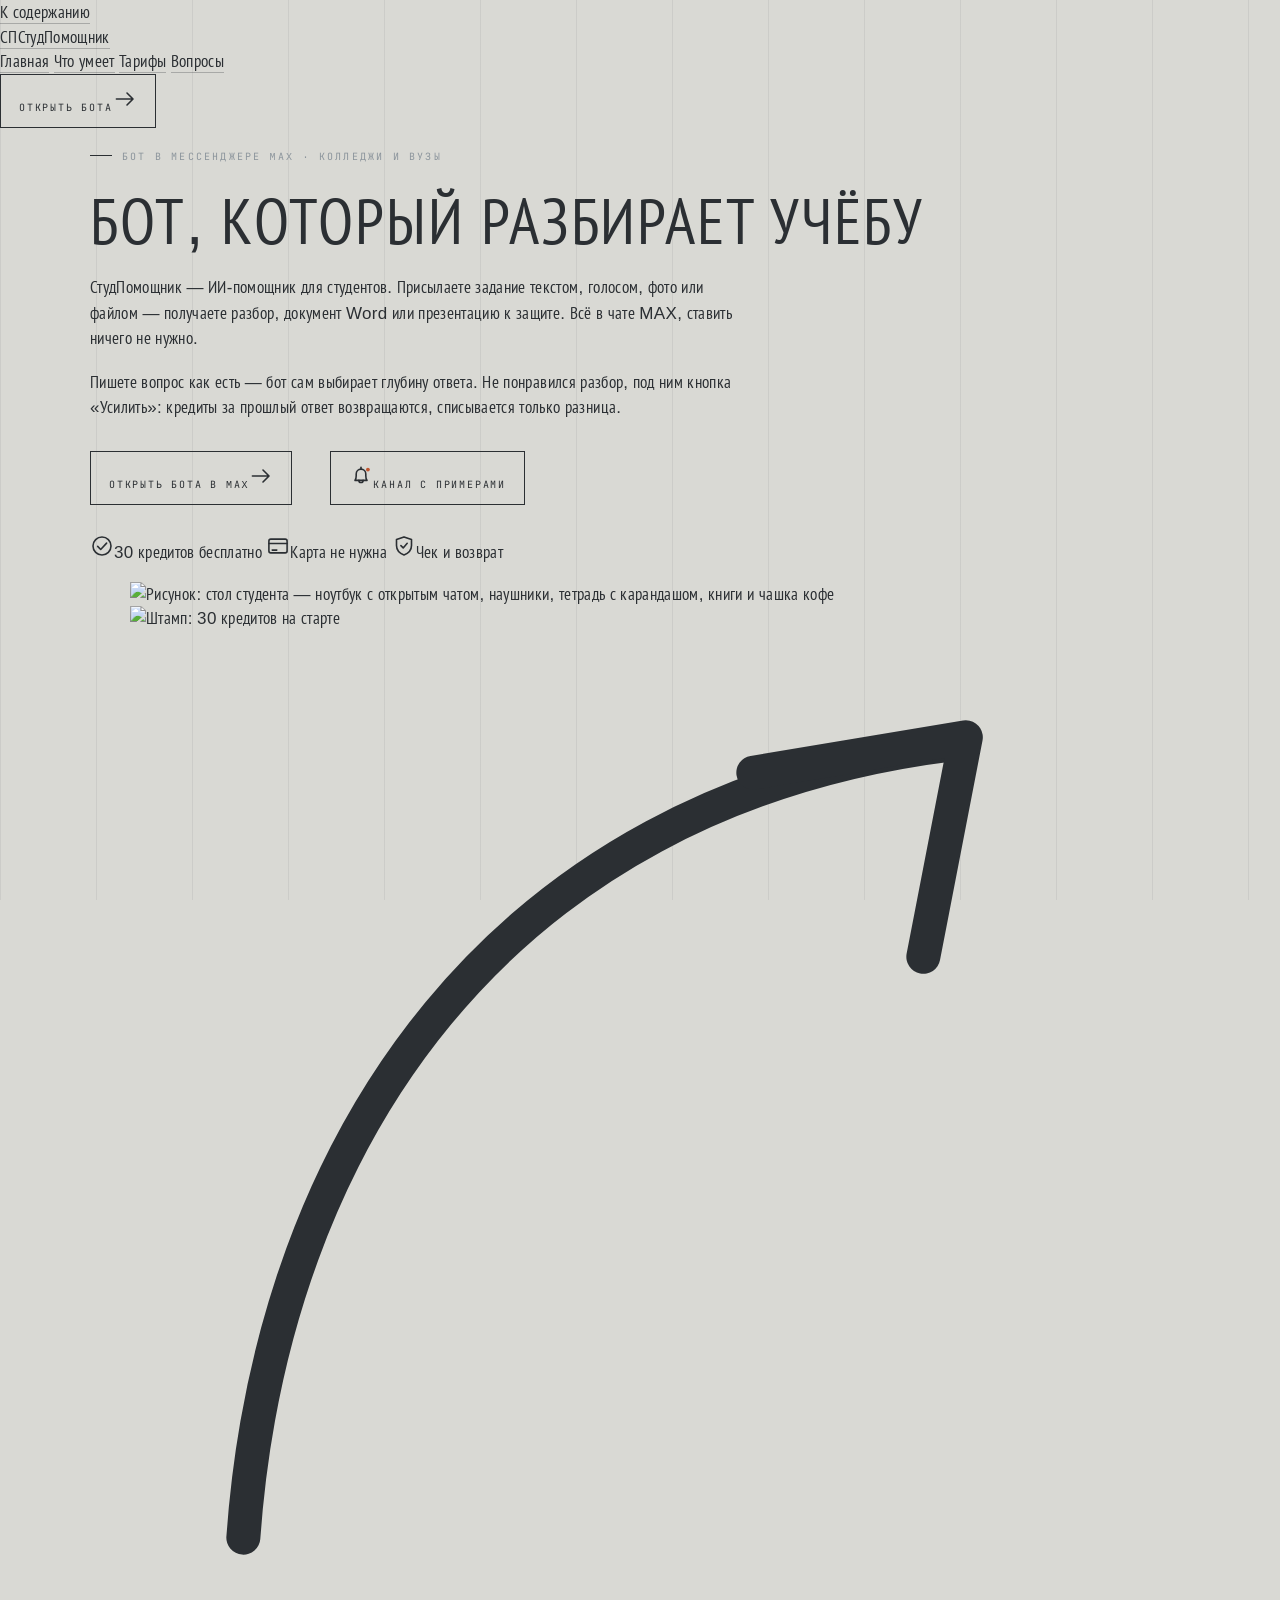
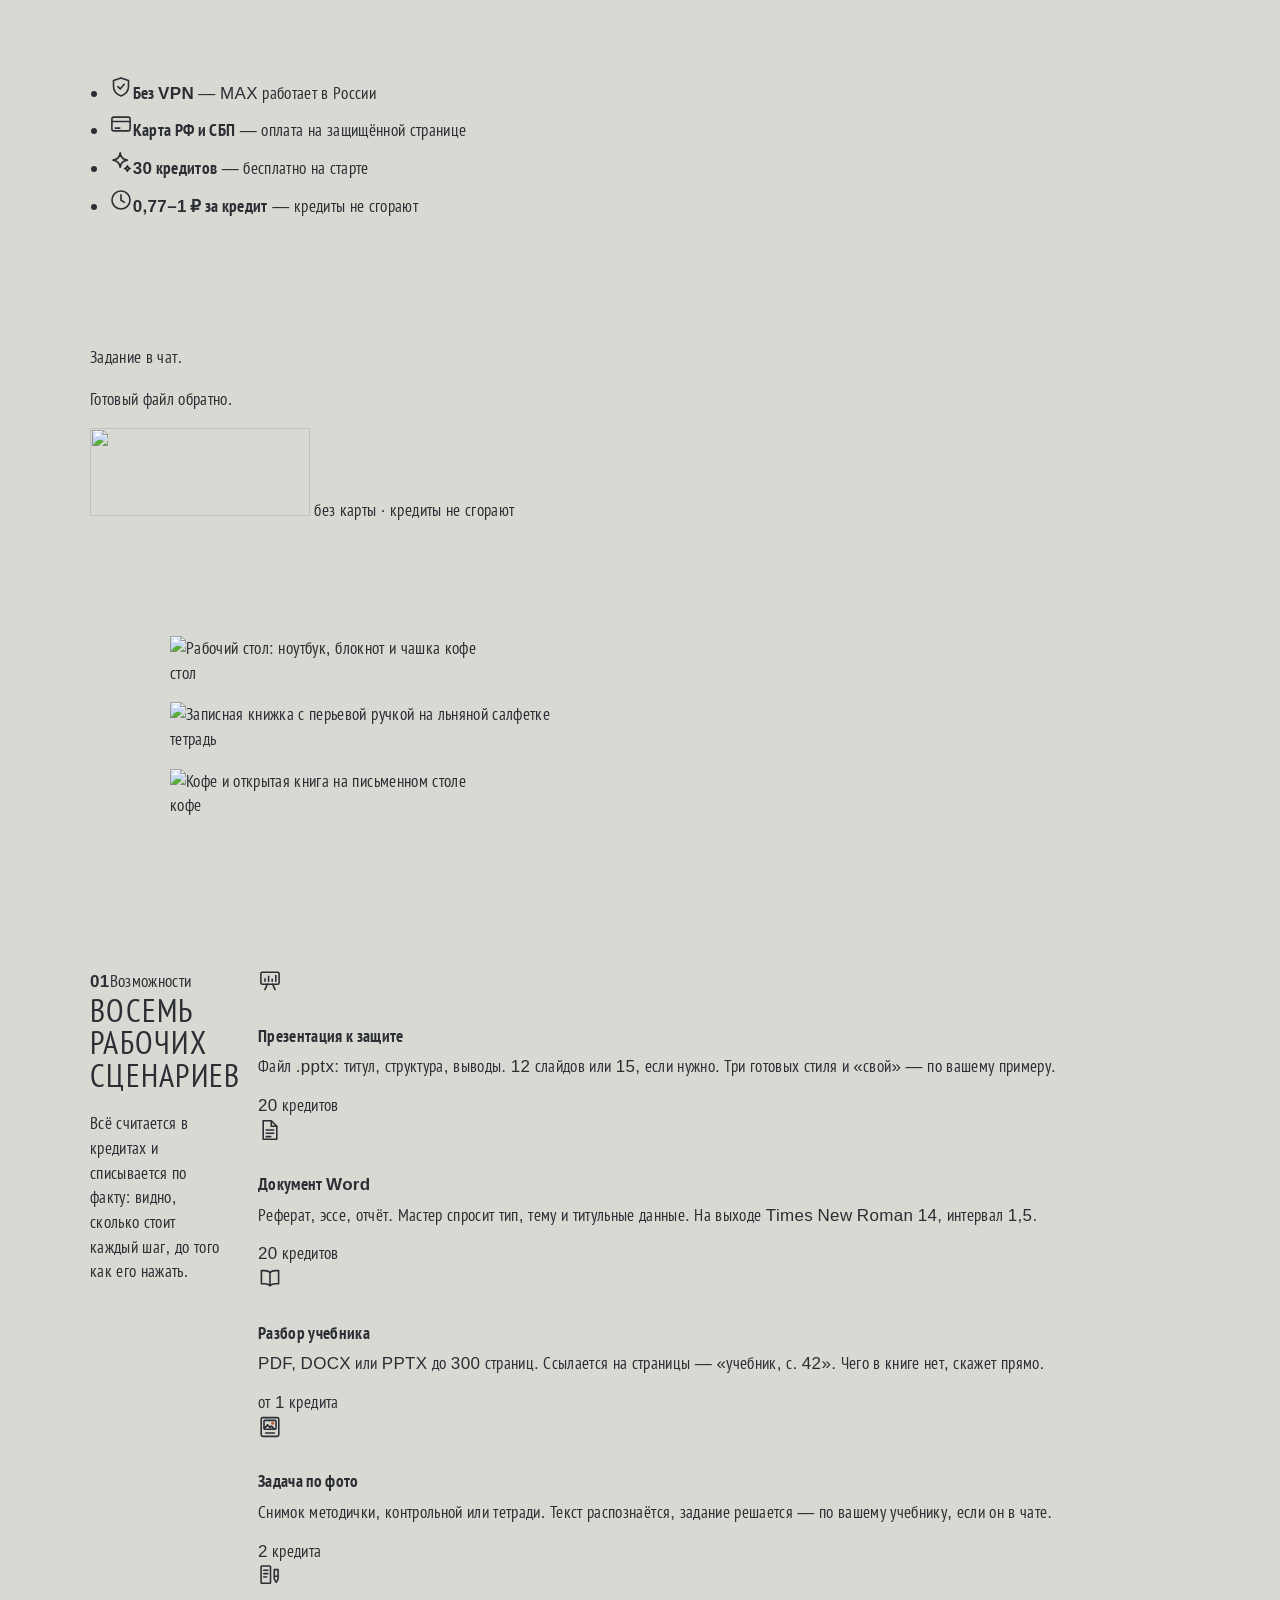
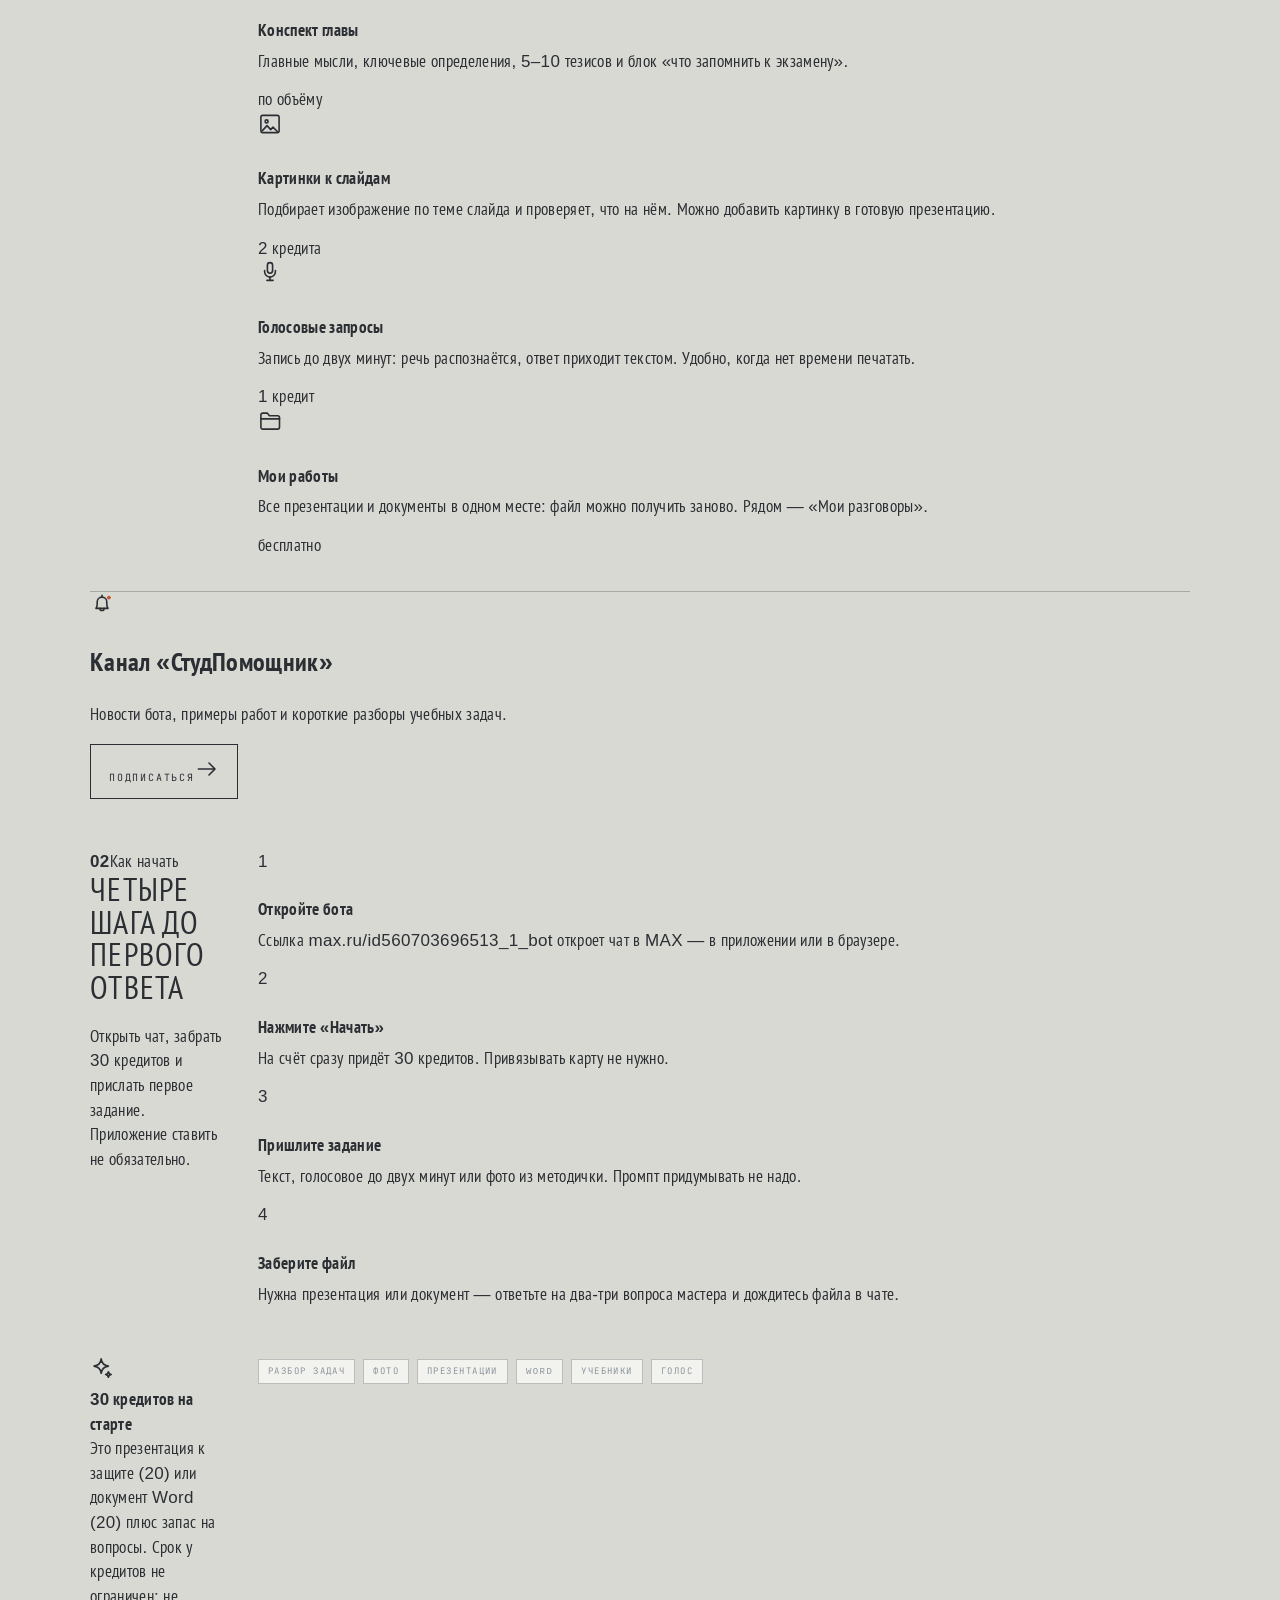
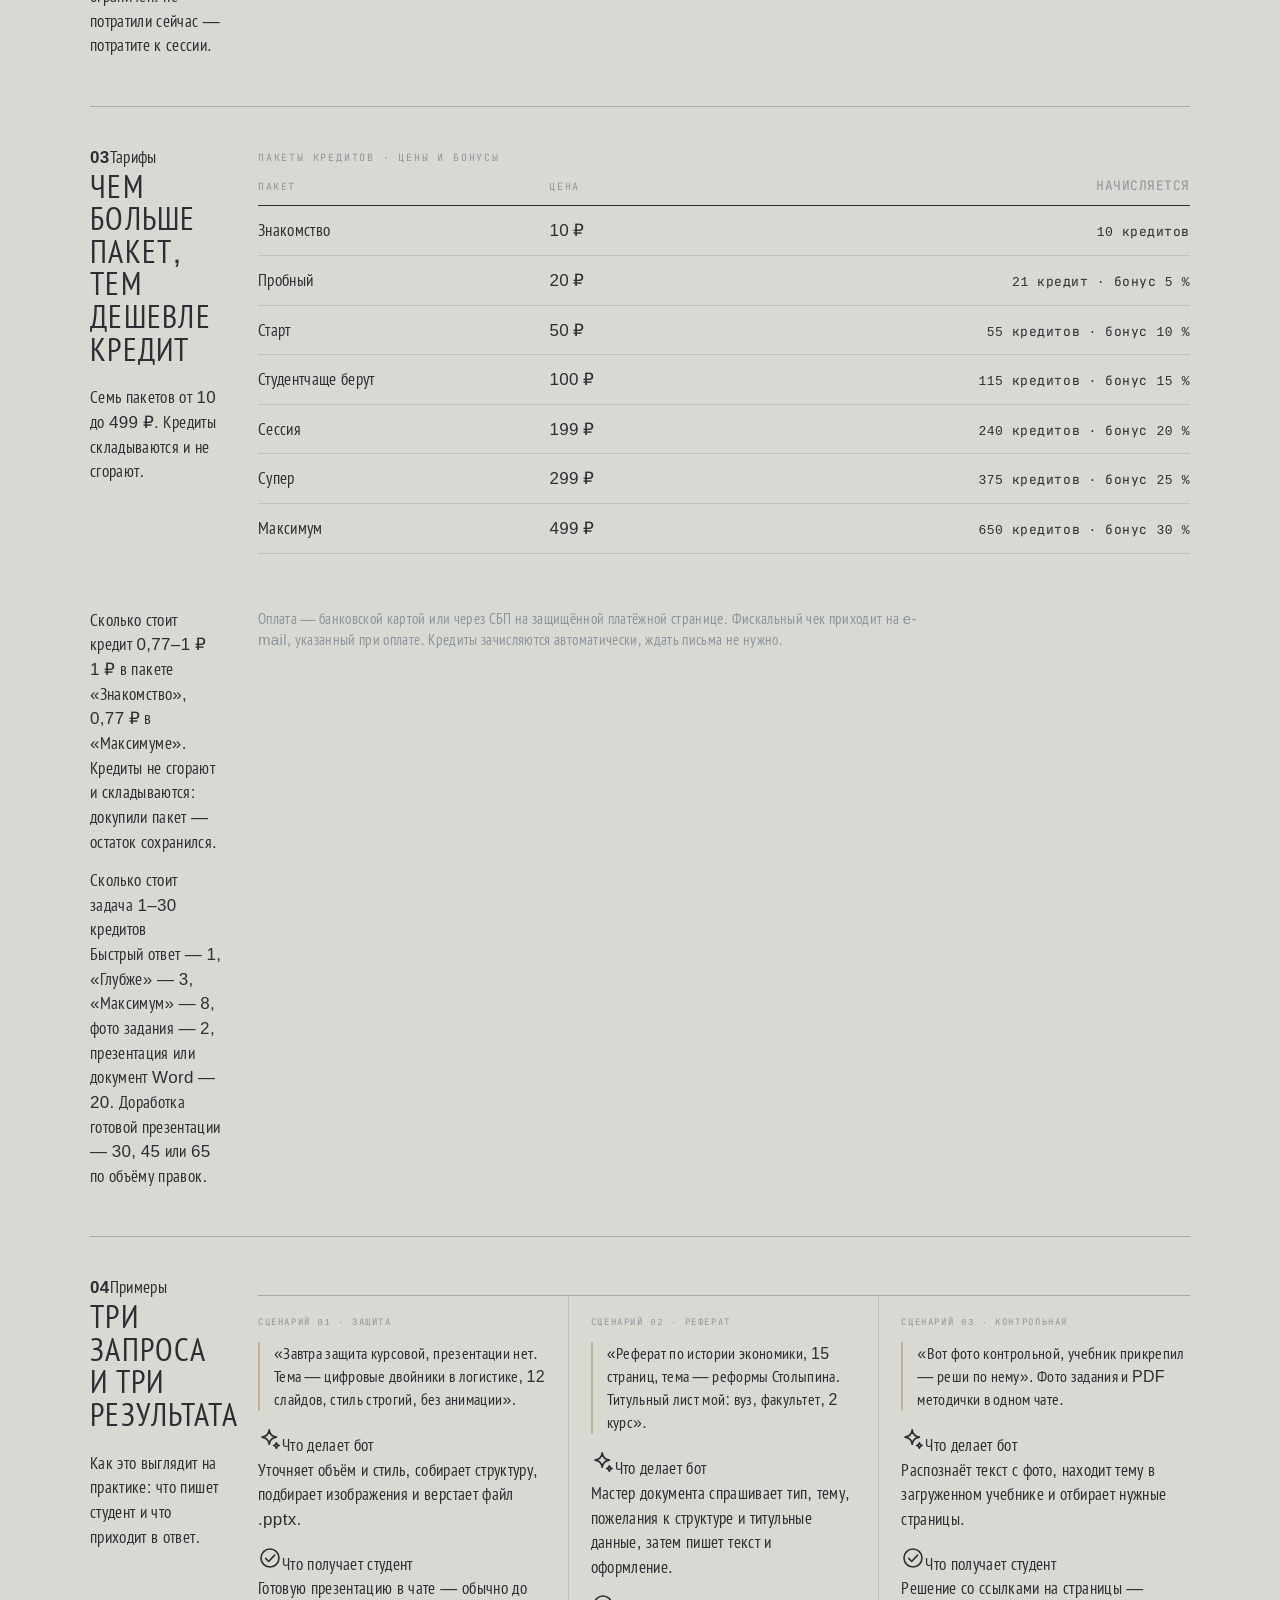
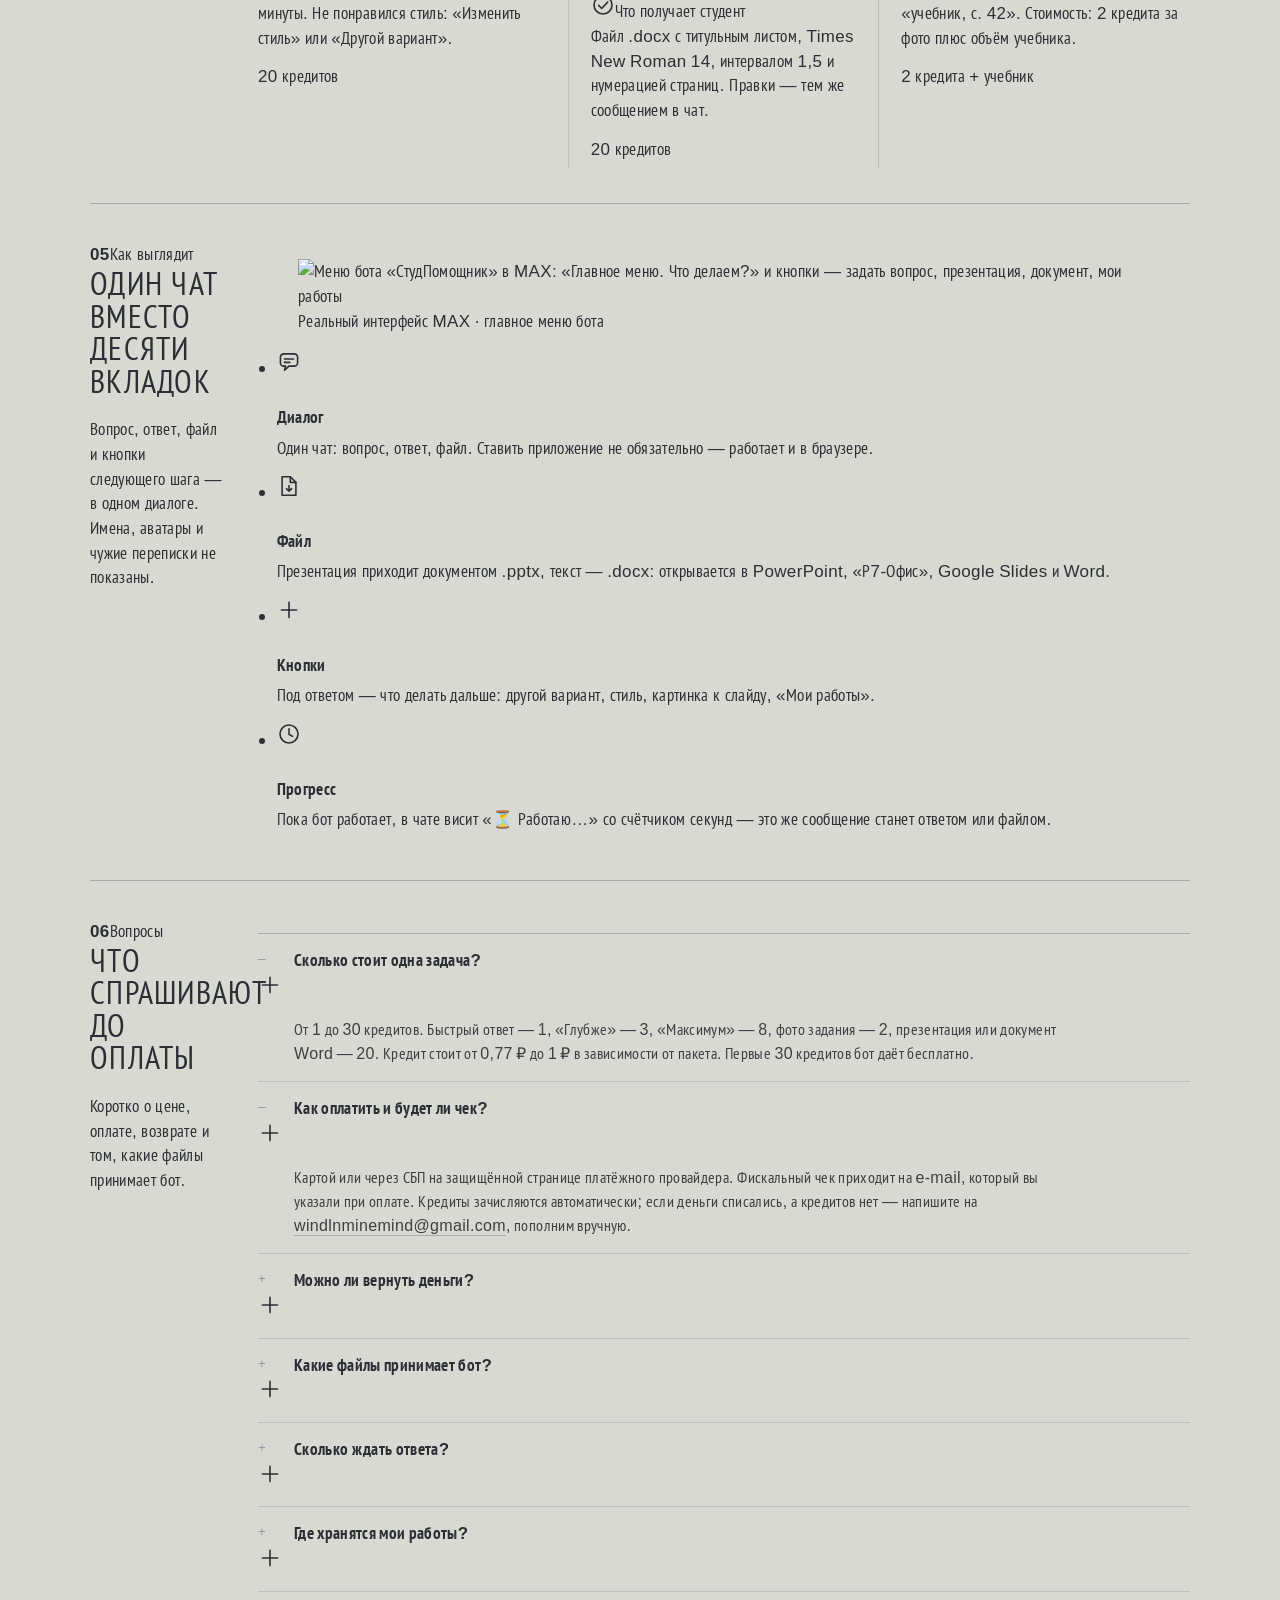
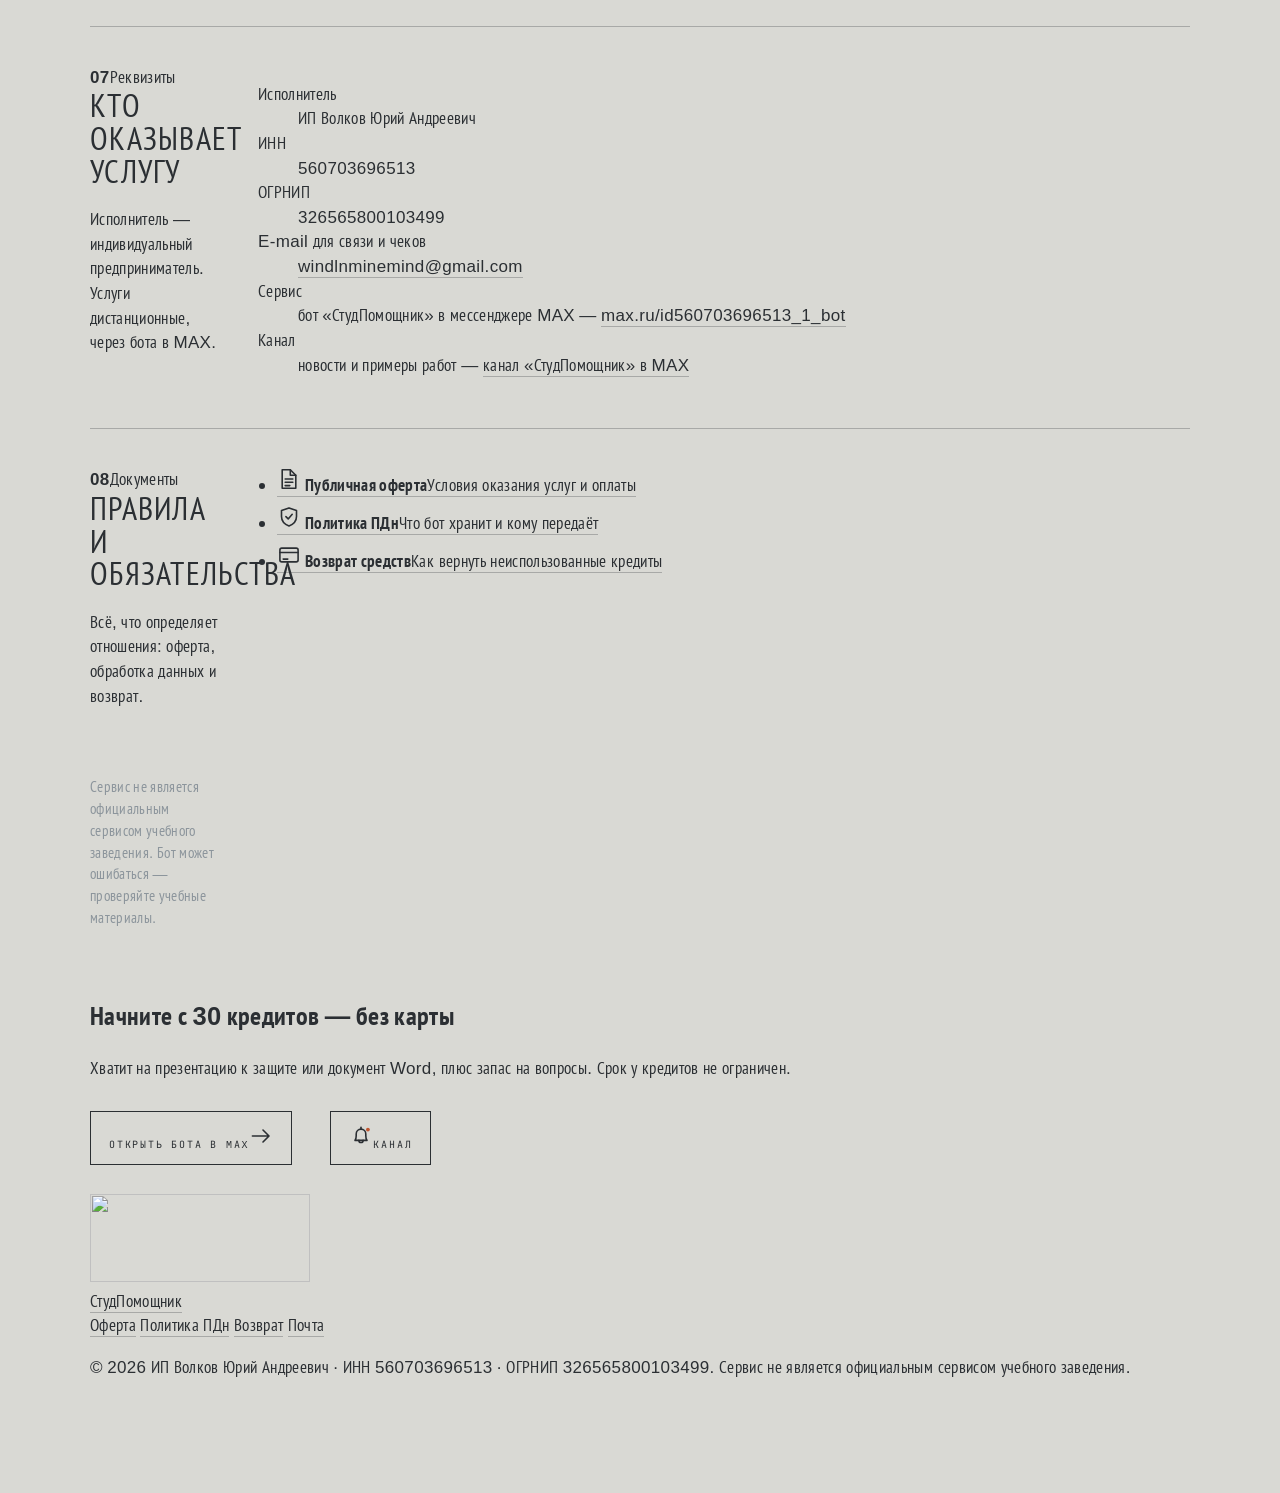
==== index.html @ b875c640 "Сайт: тёплый конструктивизм v2 — бумага, карточки, рисованные иконки, скриншот бота, фото и спокойно" ====
<!DOCTYPE html>
<html lang="ru">
<head>
<meta charset="utf-8">
<meta name="viewport" content="width=device-width, initial-scale=1">
<title>СтудПомощник — ИИ-помощник для учёбы в MAX: презентации, Word, разбор задач</title>
<meta name="description" content="СтудПомощник — бот в мессенджере MAX для студентов: презентация .pptx к защите, документ Word .docx, разбор учебника до 300 страниц, задача по фото, конспект главы. Первые 30 кредитов бесплатно, пакеты от 10 ₽.">
<meta name="theme-color" content="#F4EEE2">
<link rel="icon" href="assets/favicon.svg" type="image/svg+xml">
<link rel="stylesheet" href="style.css">
<meta property="og:type" content="website">
<meta property="og:title" content="СтудПомощник — бот, который разбирает учёбу">
<meta property="og:description" content="Презентация к защите, документ Word, разбор учебника и задача по фото — в одном чате MAX. 30 кредитов на старте.">
<meta property="og:url" content="https://windlnminemind-dsh.github.io/studentbot-site/">
<meta property="og:image" content="https://windlnminemind-dsh.github.io/studentbot-site/assets/shots/og.jpg">
<meta property="og:image:width" content="1200">
<meta property="og:image:height" content="630">
<meta property="og:image:alt" content="СтудПомощник — бот, который разбирает учёбу">
<meta name="twitter:card" content="summary_large_image">
</head>
<body>

<a class="skip-link" href="#main">К содержанию</a>

<header class="topbar">
  <a class="brand" href="index.html"><span class="brand-mark" aria-hidden="true">СП</span>СтудПомощник</a>
  <nav class="nav" aria-label="Разделы сайта">
    <a href="index.html" aria-current="page">Главная</a>
    <a href="#features">Что умеет</a>
    <a href="#pricing">Тарифы</a>
    <a href="#faq">Вопросы</a>
  </nav>
  <a class="btn btn--primary" href="https://max.ru/id560703696513_1_bot">Открыть бота<svg class="ico" aria-hidden="true" focusable="false" xmlns="http://www.w3.org/2000/svg" width="24" height="24" viewBox="0 0 24 24" fill="none" stroke="currentColor" stroke-width="1.6" stroke-linecap="round" stroke-linejoin="round">
<path d="M3.4 12h16.4M14 6l6 6-6 6"/>
</svg></a>
</header>

<main id="main">

<div class="wrap">
  <div class="hero">
    <div class="hero-copy">
      <p class="kicker">Бот в мессенджере MAX · колледжи и вузы</p>
      <h1>Бот, который разбирает учёбу</h1>
      <p class="deck">СтудПомощник — ИИ-помощник для студентов. Присылаете задание текстом, голосом, фото или файлом — получаете разбор, документ Word или презентацию к защите. Всё в чате MAX, ставить ничего не нужно.</p>
      <p class="deck">Пишете вопрос как есть — бот сам выбирает глубину ответа. Не понравился разбор, под ним кнопка «Усилить»: кредиты за прошлый ответ возвращаются, списывается только разница.</p>
      <p class="actions">
        <a class="btn btn--primary" href="https://max.ru/id560703696513_1_bot">Открыть бота в MAX<svg class="ico" aria-hidden="true" focusable="false" xmlns="http://www.w3.org/2000/svg" width="24" height="24" viewBox="0 0 24 24" fill="none" stroke="currentColor" stroke-width="1.6" stroke-linecap="round" stroke-linejoin="round">
<path d="M3.4 12h16.4M14 6l6 6-6 6"/>
</svg></a>
        <a class="btn btn--ghost" href="https://max.ru/join/FRB5iQyTfu3UsYE7ZCLg6yTc4qD8Hvfzxe6EtLCDZlC"><svg class="ico" aria-hidden="true" focusable="false" xmlns="http://www.w3.org/2000/svg" width="24" height="24" viewBox="0 0 24 24" fill="none" stroke="currentColor" stroke-width="1.6" stroke-linecap="round" stroke-linejoin="round">
<path d="M18 16.4c-1.2-1.3-1.2-2.9-1.2-4.6v-1.9a4.8 4.8 0 0 0-9.6 0v1.9c0 1.7 0 3.3-1.2 4.6Z"/>
  <path d="M9.9 16.4a2.1 2.1 0 0 0 4.2 0"/>
  <path d="M12 3.4v1.6"/>
  <circle cx="18.9" cy="5.6" r="1.9" fill="#C0552F" stroke="none"/>
</svg>Канал с примерами</a>
      </p>
      <p class="hero-meta">
        <span><svg class="ico" aria-hidden="true" focusable="false" xmlns="http://www.w3.org/2000/svg" width="24" height="24" viewBox="0 0 24 24" fill="none" stroke="currentColor" stroke-width="1.6" stroke-linecap="round" stroke-linejoin="round">
<circle cx="12" cy="12" r="9"/>
  <path d="M7.7 12.4l3 3.1 5.9-6.4"/>
</svg>30 кредитов бесплатно</span>
        <span><svg class="ico" aria-hidden="true" focusable="false" xmlns="http://www.w3.org/2000/svg" width="24" height="24" viewBox="0 0 24 24" fill="none" stroke="currentColor" stroke-width="1.6" stroke-linecap="round" stroke-linejoin="round">
<rect x="2.9" y="5.1" width="18.2" height="13.8" rx="1.9"/>
  <path d="M2.9 9.5h18.2"/>
  <path d="M6.2 16.1h4.6"/>
</svg>Карта не нужна</span>
        <span><svg class="ico" aria-hidden="true" focusable="false" xmlns="http://www.w3.org/2000/svg" width="24" height="24" viewBox="0 0 24 24" fill="none" stroke="currentColor" stroke-width="1.6" stroke-linecap="round" stroke-linejoin="round">
<path d="M12 2.9l7.5 2.6v6c0 4.5-3 7.7-7.5 9.5-4.5-1.8-7.5-5-7.5-9.5v-6L12 2.9Z"/>
  <path d="M8.9 11.6l2.3 2.3 4-4.6"/>
</svg>Чек и возврат</span>
      </p>
    </div>

    <figure class="hero-figure">
      <div class="shot-card shot-card--ill">
        <span class="tape" aria-hidden="true"></span>
        <img src="assets/ill/ill-desk.svg" alt="Рисунок: стол студента — ноутбук с открытым чатом, наушники, тетрадь с карандашом, книги и чашка кофе" width="560" height="420" loading="eager">
      </div>
      <img class="hero-stamp" src="assets/ill/ill-stamp.svg" alt="Штамп: 30 кредитов на старте" width="220" height="88" loading="lazy">
      <svg class="hero-doodle" viewBox="0 0 72 72" fill="none" aria-hidden="true">
        <path d="M8 64C10 36 26 12 58 8" stroke="currentColor" stroke-width="2.4" stroke-linecap="round"/>
        <path d="M44 10L59 7.5L56 23" stroke="currentColor" stroke-width="2.4" stroke-linecap="round" stroke-linejoin="round"/>
      </svg>
    </figure>
  </div>

  <ul class="utp">
    <li><svg class="ico" aria-hidden="true" focusable="false" xmlns="http://www.w3.org/2000/svg" width="24" height="24" viewBox="0 0 24 24" fill="none" stroke="currentColor" stroke-width="1.6" stroke-linecap="round" stroke-linejoin="round">
<path d="M12 2.9l7.5 2.6v6c0 4.5-3 7.7-7.5 9.5-4.5-1.8-7.5-5-7.5-9.5v-6L12 2.9Z"/>
  <path d="M8.9 11.6l2.3 2.3 4-4.6"/>
</svg><span><b>Без VPN</b> — MAX работает в России</span></li>
    <li><svg class="ico" aria-hidden="true" focusable="false" xmlns="http://www.w3.org/2000/svg" width="24" height="24" viewBox="0 0 24 24" fill="none" stroke="currentColor" stroke-width="1.6" stroke-linecap="round" stroke-linejoin="round">
<rect x="2.9" y="5.1" width="18.2" height="13.8" rx="1.9"/>
  <path d="M2.9 9.5h18.2"/>
  <path d="M6.2 16.1h4.6"/>
</svg><span><b>Карта РФ и СБП</b> — оплата на защищённой странице</span></li>
    <li><svg class="ico" aria-hidden="true" focusable="false" xmlns="http://www.w3.org/2000/svg" width="24" height="24" viewBox="0 0 24 24" fill="none" stroke="currentColor" stroke-width="1.6" stroke-linecap="round" stroke-linejoin="round">
<path d="M11.2 2.9c.5 4.3 2.9 6.7 7.2 7.2-4.3.5-6.7 2.9-7.2 7.2-.5-4.3-2.9-6.7-7.2-7.2 4.3-.5 6.7-2.9 7.2-7.2Z"/>
  <path d="M18.4 15.7c.24 1.9.9 2.56 2.8 2.8-1.9.24-2.56.9-2.8 2.8-.24-1.9-.9-2.56-2.8-2.8 1.9-.24 2.56-.9 2.8-2.8Z"/>
</svg><span><b>30 кредитов</b> — бесплатно на старте</span></li>
    <li><svg class="ico" aria-hidden="true" focusable="false" xmlns="http://www.w3.org/2000/svg" width="24" height="24" viewBox="0 0 24 24" fill="none" stroke="currentColor" stroke-width="1.6" stroke-linecap="round" stroke-linejoin="round">
<circle cx="12" cy="12" r="9"/>
  <path d="M12 6.9v5.4l3.5 2.1"/>
</svg><span><b>0,77–1 ₽ за кредит</b> — кредиты не сгорают</span></li>
  </ul>
</div>

<div class="punch">
  <div class="wrap">
    <div class="punch-text">
      <p data-words>Задание в чат.</p>
      <p class="accent" data-words>Готовый файл обратно.</p>
    </div>
    <div class="punch-aside" aria-hidden="true">
      <img src="assets/ill/ill-stamp.svg" alt="" width="220" height="88" loading="lazy">
      <span>без карты · кредиты не сгорают</span>
    </div>
  </div>
</div>

<div class="wrap">

  <div class="photo-strip">
    <div class="wrap">
      <figure class="photo">
        <span class="tape" aria-hidden="true"></span>
        <img src="assets/img/desk.jpg" alt="Рабочий стол: ноутбук, блокнот и чашка кофе" width="1200" height="803" loading="lazy">
        <figcaption>стол</figcaption>
      </figure>
      <figure class="photo">
        <span class="tape" aria-hidden="true"></span>
        <img src="assets/img/notebook.jpg" alt="Записная книжка с перьевой ручкой на льняной салфетке" width="900" height="900" loading="lazy">
        <figcaption>тетрадь</figcaption>
      </figure>
      <figure class="photo">
        <span class="tape" aria-hidden="true"></span>
        <img src="assets/img/coffee.jpg" alt="Кофе и открытая книга на письменном столе" width="800" height="1193" loading="lazy">
        <figcaption>кофе</figcaption>
      </figure>
    </div>
  </div>

  <section id="features">
    <div class="sec-head">
      <div class="sec-num"><b>01</b>Возможности</div>
      <div>
        <h2>Восемь рабочих сценариев</h2>
        <p class="sec-deck">Всё считается в кредитах и списывается по факту: видно, сколько стоит каждый шаг, до того как его нажать.</p>
      </div>
    </div>
    <div class="features">

      <article class="feature" data-reveal>
        <span class="tile"><svg class="ico" aria-hidden="true" focusable="false" xmlns="http://www.w3.org/2000/svg" width="24" height="24" viewBox="0 0 24 24" fill="none" stroke="currentColor" stroke-width="1.6" stroke-linecap="round" stroke-linejoin="round">
<rect x="2.9" y="3.2" width="18.2" height="12" rx="1.4"/>
  <path d="M7 12.2V9.7M10.6 12.2V7.4M14.2 12.2V10.3M17.8 12.2V6.5"/>
  <path d="M9.4 15.2 6.9 20.6M14.6 15.2l2.5 5.4"/>
</svg></span>
        <h3>Презентация к защите</h3>
        <p>Файл .pptx: титул, структура, выводы. 12 слайдов или 15, если нужно. Три готовых стиля и «свой» — по вашему примеру.</p>
        <span class="price-chip">20 кредитов</span>
      </article>

      <article class="feature" data-reveal>
        <span class="tile"><svg class="ico" aria-hidden="true" focusable="false" xmlns="http://www.w3.org/2000/svg" width="24" height="24" viewBox="0 0 24 24" fill="none" stroke="currentColor" stroke-width="1.6" stroke-linecap="round" stroke-linejoin="round">
<path d="M5.2 2.8h8.1l5.5 5.5v12.9H5.2z"/>
  <path d="M13.3 2.8v5.5h5.5"/>
  <path d="M8.2 12h7.6M8.2 15.3h7.6M8.2 18.6h4.6"/>
</svg></span>
        <h3>Документ Word</h3>
        <p>Реферат, эссе, отчёт. Мастер спросит тип, тему и титульные данные. На выходе Times New Roman 14, интервал 1,5.</p>
        <span class="price-chip">20 кредитов</span>
      </article>

      <article class="feature" data-reveal>
        <span class="tile"><svg class="ico" aria-hidden="true" focusable="false" xmlns="http://www.w3.org/2000/svg" width="24" height="24" viewBox="0 0 24 24" fill="none" stroke="currentColor" stroke-width="1.6" stroke-linecap="round" stroke-linejoin="round">
<path d="M12 6.4C10.7 5.2 8.8 4.6 6.9 4.6H3.4v13.2h3.5c1.9 0 3.8.6 5.1 1.8 1.3-1.2 3.2-1.8 5.1-1.8h3.5V4.6h-3.5c-1.9 0-3.8.6-5.1 1.8Z"/>
  <path d="M12 6.4v13.2"/>
</svg></span>
        <h3>Разбор учебника</h3>
        <p>PDF, DOCX или PPTX до 300 страниц. Ссылается на страницы — «учебник, с. 42». Чего в книге нет, скажет прямо.</p>
        <span class="price-chip">от 1 кредита</span>
      </article>

      <article class="feature" data-reveal>
        <span class="tile"><svg class="ico" aria-hidden="true" focusable="false" xmlns="http://www.w3.org/2000/svg" width="24" height="24" viewBox="0 0 24 24" fill="none" stroke="currentColor" stroke-width="1.6" stroke-linecap="round" stroke-linejoin="round">
<rect x="3.2" y="2.6" width="17.6" height="18.8" rx="1.6"/>
  <rect x="6" y="5.4" width="12" height="8.8" rx="0.9"/>
  <path d="M6.3 13.6l3.3-3.7 2.5 2.7 1.4-1.6 2.7 3.1"/>
  <circle cx="14.6" cy="8.2" r="1.5" fill="#C0552F" stroke="none"/>
  <path d="M7.6 18h8.8"/>
</svg></span>
        <h3>Задача по фото</h3>
        <p>Снимок методички, контрольной или тетради. Текст распознаётся, задание решается — по вашему учебнику, если он в чате.</p>
        <span class="price-chip">2 кредита</span>
      </article>

      <article class="feature" data-reveal>
        <span class="tile"><svg class="ico" aria-hidden="true" focusable="false" xmlns="http://www.w3.org/2000/svg" width="24" height="24" viewBox="0 0 24 24" fill="none" stroke="currentColor" stroke-width="1.6" stroke-linecap="round" stroke-linejoin="round">
<rect x="3.1" y="3" width="9.4" height="17.2" rx="0.8"/>
  <path d="M5.7 7.2h4.2M5.7 10.6h4.2M5.7 14h3"/>
  <path d="M16.3 6.6h3.8v9.6l-1.9 3.1-1.9-3.1z"/>
  <path d="M16.3 13.2h3.8"/>
</svg></span>
        <h3>Конспект главы</h3>
        <p>Главные мысли, ключевые определения, 5–10 тезисов и блок «что запомнить к экзамену».</p>
        <span class="price-chip">по объёму</span>
      </article>

      <article class="feature" data-reveal>
        <span class="tile"><svg class="ico" aria-hidden="true" focusable="false" xmlns="http://www.w3.org/2000/svg" width="24" height="24" viewBox="0 0 24 24" fill="none" stroke="currentColor" stroke-width="1.6" stroke-linecap="round" stroke-linejoin="round">
<rect x="2.9" y="3.4" width="18.2" height="17.2" rx="1.8"/>
  <circle cx="8.6" cy="9.4" r="1.5"/>
  <path d="M4.4 18.6l4.6-5 3.7 4 2.3-2.5 4.6 4.6"/>
</svg></span>
        <h3>Картинки к слайдам</h3>
        <p>Подбирает изображение по теме слайда и проверяет, что на нём. Можно добавить картинку в готовую презентацию.</p>
        <span class="price-chip">2 кредита</span>
      </article>

      <article class="feature" data-reveal>
        <span class="tile"><svg class="ico" aria-hidden="true" focusable="false" xmlns="http://www.w3.org/2000/svg" width="24" height="24" viewBox="0 0 24 24" fill="none" stroke="currentColor" stroke-width="1.6" stroke-linecap="round" stroke-linejoin="round">
<rect x="9.4" y="2.6" width="5.2" height="10.6" rx="2.6"/>
  <path d="M6.6 10.6v1.1a5.4 5.4 0 0 0 10.8 0v-1.1"/>
  <path d="M12 17.1v3.1M8.9 20.4h6.2"/>
</svg></span>
        <h3>Голосовые запросы</h3>
        <p>Запись до двух минут: речь распознаётся, ответ приходит текстом. Удобно, когда нет времени печатать.</p>
        <span class="price-chip">1 кредит</span>
      </article>

      <article class="feature feature--dark" data-reveal>
        <span class="tile"><svg class="ico" aria-hidden="true" focusable="false" xmlns="http://www.w3.org/2000/svg" width="24" height="24" viewBox="0 0 24 24" fill="none" stroke="currentColor" stroke-width="1.6" stroke-linecap="round" stroke-linejoin="round">
<path d="M2.9 6a1.9 1.9 0 0 1 1.9-1.9h4.4l2.2 2.6h8.2a1.9 1.9 0 0 1 1.9 1.9v9.6a1.9 1.9 0 0 1-1.9 1.9H4.8A1.9 1.9 0 0 1 2.9 18Z"/>
  <path d="M2.9 9.9h18.6"/>
</svg></span>
        <h3>Мои работы</h3>
        <p>Все презентации и документы в одном месте: файл можно получить заново. Рядом — «Мои разговоры».</p>
        <span class="price-chip">бесплатно</span>
      </article>

    </div>
  </section>

  <div class="subscribe" data-reveal>
    <span class="sub-icon"><svg class="ico" aria-hidden="true" focusable="false" xmlns="http://www.w3.org/2000/svg" width="24" height="24" viewBox="0 0 24 24" fill="none" stroke="currentColor" stroke-width="1.6" stroke-linecap="round" stroke-linejoin="round">
<path d="M18 16.4c-1.2-1.3-1.2-2.9-1.2-4.6v-1.9a4.8 4.8 0 0 0-9.6 0v1.9c0 1.7 0 3.3-1.2 4.6Z"/>
  <path d="M9.9 16.4a2.1 2.1 0 0 0 4.2 0"/>
  <path d="M12 3.4v1.6"/>
  <circle cx="18.9" cy="5.6" r="1.9" fill="#C0552F" stroke="none"/>
</svg></span>
    <div class="sub-copy">
      <h2>Канал «СтудПомощник»</h2>
      <p>Новости бота, примеры работ и короткие разборы учебных задач.</p>
    </div>
    <a class="btn" href="https://max.ru/join/FRB5iQyTfu3UsYE7ZCLg6yTc4qD8Hvfzxe6EtLCDZlC">Подписаться<svg class="ico" aria-hidden="true" focusable="false" xmlns="http://www.w3.org/2000/svg" width="24" height="24" viewBox="0 0 24 24" fill="none" stroke="currentColor" stroke-width="1.6" stroke-linecap="round" stroke-linejoin="round">
<path d="M3.4 12h16.4M14 6l6 6-6 6"/>
</svg></a>
  </div>

  <section id="how">
    <div class="sec-head">
      <div class="sec-num"><b>02</b>Как начать</div>
      <div>
        <h2>Четыре шага до первого ответа</h2>
        <p class="sec-deck">Открыть чат, забрать 30 кредитов и прислать первое задание. Приложение ставить не обязательно.</p>
      </div>
    </div>
    <div class="steps">
      <article class="step" data-reveal>
        <span class="n">1</span>
        <h3>Откройте бота</h3>
        <p>Ссылка max.ru/id560703696513_1_bot откроет чат в MAX — в приложении или в браузере.</p>
      </article>
      <article class="step" data-reveal>
        <span class="n">2</span>
        <h3>Нажмите «Начать»</h3>
        <p>На счёт сразу придёт 30 кредитов. Привязывать карту не нужно.</p>
      </article>
      <article class="step" data-reveal>
        <span class="n">3</span>
        <h3>Пришлите задание</h3>
        <p>Текст, голосовое до двух минут или фото из методички. Промпт придумывать не надо.</p>
      </article>
      <article class="step" data-reveal>
        <span class="n">4</span>
        <h3>Заберите файл</h3>
        <p>Нужна презентация или документ — ответьте на два-три вопроса мастера и дождитесь файла в чате.</p>
      </article>
    </div>
    <div class="notice-card" data-reveal>
      <span class="tile"><svg class="ico" aria-hidden="true" focusable="false" xmlns="http://www.w3.org/2000/svg" width="24" height="24" viewBox="0 0 24 24" fill="none" stroke="currentColor" stroke-width="1.6" stroke-linecap="round" stroke-linejoin="round">
<path d="M11.2 2.9c.5 4.3 2.9 6.7 7.2 7.2-4.3.5-6.7 2.9-7.2 7.2-.5-4.3-2.9-6.7-7.2-7.2 4.3-.5 6.7-2.9 7.2-7.2Z"/>
  <path d="M18.4 15.7c.24 1.9.9 2.56 2.8 2.8-1.9.24-2.56.9-2.8 2.8-.24-1.9-.9-2.56-2.8-2.8 1.9-.24 2.56-.9 2.8-2.8Z"/>
</svg></span>
      <div>
        <strong>30 кредитов на старте</strong>
        <p>Это презентация к защите (20) или документ Word (20) плюс запас на вопросы. Срок у кредитов не ограничен: не потратили сейчас — потратите к сессии.</p>
      </div>
    </div>
    <p class="tags">
      <span class="tag">Разбор задач</span><span class="tag">Фото</span><span class="tag">Презентации</span><span class="tag">Word</span><span class="tag">Учебники</span><span class="tag">Голос</span>
    </p>
  </section>

  <section id="pricing">
    <div class="sec-head">
      <div class="sec-num"><b>03</b>Тарифы</div>
      <div>
        <h2>Чем больше пакет, тем дешевле кредит</h2>
        <p class="sec-deck">Семь пакетов от 10 до 499 ₽. Кредиты складываются и не сгорают.</p>
      </div>
    </div>

    <div class="price-card" data-reveal>
      <table class="packs">
        <caption>Пакеты кредитов · цены и бонусы</caption>
        <thead>
          <tr><th scope="col">Пакет</th><th scope="col">Цена</th><th scope="col">Начисляется</th></tr>
        </thead>
        <tbody>
          <tr><td>Знакомство</td><td>10 ₽</td><td>10 кредитов</td></tr>
          <tr><td>Пробный</td><td>20 ₽</td><td>21 кредит · бонус 5 %</td></tr>
          <tr><td>Старт</td><td>50 ₽</td><td>55 кредитов · бонус 10 %</td></tr>
          <tr class="is-popular"><td>Студент<span class="badge">чаще берут</span></td><td>100 ₽</td><td>115 кредитов · бонус 15 %</td></tr>
          <tr><td>Сессия</td><td>199 ₽</td><td>240 кредитов · бонус 20 %</td></tr>
          <tr><td>Супер</td><td>299 ₽</td><td>375 кредитов · бонус 25 %</td></tr>
          <tr><td>Максимум</td><td>499 ₽</td><td>650 кредитов · бонус 30 %</td></tr>
        </tbody>
      </table>
    </div>

    <div class="rates">
      <div class="rate-card" data-reveal>
        <span class="rate-label">Сколько стоит кредит</span>
        <span class="rate-num">0,77–1 ₽</span>
        <p class="rate-text">1 ₽ в пакете «Знакомство», 0,77 ₽ в «Максимуме». Кредиты не сгорают и складываются: докупили пакет — остаток сохранился.</p>
      </div>
      <div class="rate-card" data-reveal>
        <span class="rate-label">Сколько стоит задача</span>
        <span class="rate-num">1–30 кредитов</span>
        <p class="rate-text">Быстрый ответ — 1, «Глубже» — 3, «Максимум» — 8, фото задания — 2, презентация или документ Word — 20. Доработка готовой презентации — 30, 45 или 65 по объёму правок.</p>
      </div>
    </div>

    <p class="price-note">Оплата — банковской картой или через СБП на защищённой платёжной странице. Фискальный чек приходит на e-mail, указанный при оплате. Кредиты зачисляются автоматически, ждать письма не нужно.</p>
  </section>

  <section id="examples">
    <div class="sec-head">
      <div class="sec-num"><b>04</b>Примеры</div>
      <div>
        <h2>Три запроса и три результата</h2>
        <p class="sec-deck">Как это выглядит на практике: что пишет студент и что приходит в ответ.</p>
      </div>
    </div>
    <div class="scenarios">
      <article class="scenario" data-reveal>
        <span class="s-label">Сценарий 01 · защита</span>
        <blockquote class="quote">«Завтра защита курсовой, презентации нет. Тема — цифровые двойники в логистике, 12 слайдов, стиль строгий, без анимации».</blockquote>
        <div class="sc-line">
          <span class="k"><svg class="ico" aria-hidden="true" focusable="false" xmlns="http://www.w3.org/2000/svg" width="24" height="24" viewBox="0 0 24 24" fill="none" stroke="currentColor" stroke-width="1.6" stroke-linecap="round" stroke-linejoin="round">
<path d="M11.2 2.9c.5 4.3 2.9 6.7 7.2 7.2-4.3.5-6.7 2.9-7.2 7.2-.5-4.3-2.9-6.7-7.2-7.2 4.3-.5 6.7-2.9 7.2-7.2Z"/>
  <path d="M18.4 15.7c.24 1.9.9 2.56 2.8 2.8-1.9.24-2.56.9-2.8 2.8-.24-1.9-.9-2.56-2.8-2.8 1.9-.24 2.56-.9 2.8-2.8Z"/>
</svg>Что делает бот</span>
          <p>Уточняет объём и стиль, собирает структуру, подбирает изображения и верстает файл .pptx.</p>
        </div>
        <div class="sc-line">
          <span class="k"><svg class="ico" aria-hidden="true" focusable="false" xmlns="http://www.w3.org/2000/svg" width="24" height="24" viewBox="0 0 24 24" fill="none" stroke="currentColor" stroke-width="1.6" stroke-linecap="round" stroke-linejoin="round">
<circle cx="12" cy="12" r="9"/>
  <path d="M7.7 12.4l3 3.1 5.9-6.4"/>
</svg>Что получает студент</span>
          <p>Готовую презентацию в чате — обычно до минуты. Не понравился стиль: «Изменить стиль» или «Другой вариант».</p>
        </div>
        <span class="cost">20 кредитов</span>
      </article>

      <article class="scenario" data-reveal>
        <span class="s-label">Сценарий 02 · реферат</span>
        <blockquote class="quote">«Реферат по истории экономики, 15 страниц, тема — реформы Столыпина. Титульный лист мой: вуз, факультет, 2 курс».</blockquote>
        <div class="sc-line">
          <span class="k"><svg class="ico" aria-hidden="true" focusable="false" xmlns="http://www.w3.org/2000/svg" width="24" height="24" viewBox="0 0 24 24" fill="none" stroke="currentColor" stroke-width="1.6" stroke-linecap="round" stroke-linejoin="round">
<path d="M11.2 2.9c.5 4.3 2.9 6.7 7.2 7.2-4.3.5-6.7 2.9-7.2 7.2-.5-4.3-2.9-6.7-7.2-7.2 4.3-.5 6.7-2.9 7.2-7.2Z"/>
  <path d="M18.4 15.7c.24 1.9.9 2.56 2.8 2.8-1.9.24-2.56.9-2.8 2.8-.24-1.9-.9-2.56-2.8-2.8 1.9-.24 2.56-.9 2.8-2.8Z"/>
</svg>Что делает бот</span>
          <p>Мастер документа спрашивает тип, тему, пожелания к структуре и титульные данные, затем пишет текст и оформление.</p>
        </div>
        <div class="sc-line">
          <span class="k"><svg class="ico" aria-hidden="true" focusable="false" xmlns="http://www.w3.org/2000/svg" width="24" height="24" viewBox="0 0 24 24" fill="none" stroke="currentColor" stroke-width="1.6" stroke-linecap="round" stroke-linejoin="round">
<circle cx="12" cy="12" r="9"/>
  <path d="M7.7 12.4l3 3.1 5.9-6.4"/>
</svg>Что получает студент</span>
          <p>Файл .docx с титульным листом, Times New Roman 14, интервалом 1,5 и нумерацией страниц. Правки — тем же сообщением в чат.</p>
        </div>
        <span class="cost">20 кредитов</span>
      </article>

      <article class="scenario" data-reveal>
        <span class="s-label">Сценарий 03 · контрольная</span>
        <blockquote class="quote">«Вот фото контрольной, учебник прикрепил — реши по нему». Фото задания и PDF методички в одном чате.</blockquote>
        <div class="sc-line">
          <span class="k"><svg class="ico" aria-hidden="true" focusable="false" xmlns="http://www.w3.org/2000/svg" width="24" height="24" viewBox="0 0 24 24" fill="none" stroke="currentColor" stroke-width="1.6" stroke-linecap="round" stroke-linejoin="round">
<path d="M11.2 2.9c.5 4.3 2.9 6.7 7.2 7.2-4.3.5-6.7 2.9-7.2 7.2-.5-4.3-2.9-6.7-7.2-7.2 4.3-.5 6.7-2.9 7.2-7.2Z"/>
  <path d="M18.4 15.7c.24 1.9.9 2.56 2.8 2.8-1.9.24-2.56.9-2.8 2.8-.24-1.9-.9-2.56-2.8-2.8 1.9-.24 2.56-.9 2.8-2.8Z"/>
</svg>Что делает бот</span>
          <p>Распознаёт текст с фото, находит тему в загруженном учебнике и отбирает нужные страницы.</p>
        </div>
        <div class="sc-line">
          <span class="k"><svg class="ico" aria-hidden="true" focusable="false" xmlns="http://www.w3.org/2000/svg" width="24" height="24" viewBox="0 0 24 24" fill="none" stroke="currentColor" stroke-width="1.6" stroke-linecap="round" stroke-linejoin="round">
<circle cx="12" cy="12" r="9"/>
  <path d="M7.7 12.4l3 3.1 5.9-6.4"/>
</svg>Что получает студент</span>
          <p>Решение со ссылками на страницы — «учебник, с. 42». Стоимость: 2 кредита за фото плюс объём учебника.</p>
        </div>
        <span class="cost">2 кредита + учебник</span>
      </article>
    </div>
  </section>

  <section id="look">
    <div class="sec-head">
      <div class="sec-num"><b>05</b>Как выглядит</div>
      <div>
        <h2>Один чат вместо десяти вкладок</h2>
        <p class="sec-deck">Вопрос, ответ, файл и кнопки следующего шага — в одном диалоге. Имена, аватары и чужие переписки не показаны.</p>
      </div>
    </div>
    <div class="showcase">
      <figure class="shot-card shot-card--wide" data-reveal>
        <img src="assets/shots/chat-menu-portrait.png" alt="Меню бота «СтудПомощник» в MAX: «Главное меню. Что делаем?» и кнопки — задать вопрос, презентация, документ, мои работы" width="1030" height="1183" loading="lazy">
        <figcaption class="shot-caption">Реальный интерфейс MAX · главное меню бота</figcaption>
      </figure>
      <ul class="legend">
        <li data-reveal>
          <span class="tile"><svg class="ico" aria-hidden="true" focusable="false" xmlns="http://www.w3.org/2000/svg" width="24" height="24" viewBox="0 0 24 24" fill="none" stroke="currentColor" stroke-width="1.6" stroke-linecap="round" stroke-linejoin="round">
<path d="M6.8 3.9h10.4a3.4 3.4 0 0 1 3.4 3.4v5.4a3.4 3.4 0 0 1-3.4 3.4h-5.3l-4.3 4.2.9-4.2H6.8a3.4 3.4 0 0 1-3.4-3.4V7.3a3.4 3.4 0 0 1 3.4-3.4Z"/>
  <path d="M7.4 9h9.2M7.4 12.4h5.4"/>
</svg></span>
          <div><h3>Диалог</h3><p>Один чат: вопрос, ответ, файл. Ставить приложение не обязательно — работает и в браузере.</p></div>
        </li>
        <li data-reveal>
          <span class="tile"><svg class="ico" aria-hidden="true" focusable="false" xmlns="http://www.w3.org/2000/svg" width="24" height="24" viewBox="0 0 24 24" fill="none" stroke="currentColor" stroke-width="1.6" stroke-linecap="round" stroke-linejoin="round">
<path d="M5.1 2.8h8.2l5.6 5.6v12.8H5.1z"/>
  <path d="M13.3 2.8v5.6h5.6"/>
  <path d="M12 11.6v5.6M9.4 14.6l2.6 2.6 2.6-2.6"/>
</svg></span>
          <div><h3>Файл</h3><p>Презентация приходит документом .pptx, текст — .docx: открывается в PowerPoint, «Р7-Офис», Google Slides и Word.</p></div>
        </li>
        <li data-reveal>
          <span class="tile"><svg class="ico" aria-hidden="true" focusable="false" xmlns="http://www.w3.org/2000/svg" width="24" height="24" viewBox="0 0 24 24" fill="none" stroke="currentColor" stroke-width="1.6" stroke-linecap="round" stroke-linejoin="round">
<path d="M12 4.4v15.2M4.4 12h15.2"/>
</svg></span>
          <div><h3>Кнопки</h3><p>Под ответом — что делать дальше: другой вариант, стиль, картинка к слайду, «Мои работы».</p></div>
        </li>
        <li data-reveal>
          <span class="tile"><svg class="ico" aria-hidden="true" focusable="false" xmlns="http://www.w3.org/2000/svg" width="24" height="24" viewBox="0 0 24 24" fill="none" stroke="currentColor" stroke-width="1.6" stroke-linecap="round" stroke-linejoin="round">
<circle cx="12" cy="12" r="9"/>
  <path d="M12 6.9v5.4l3.5 2.1"/>
</svg></span>
          <div><h3>Прогресс</h3><p>Пока бот работает, в чате висит «⏳ Работаю…» со счётчиком секунд — это же сообщение станет ответом или файлом.</p></div>
        </li>
      </ul>
    </div>
  </section>

  <section id="faq">
    <div class="sec-head">
      <div class="sec-num"><b>06</b>Вопросы</div>
      <div>
        <h2>Что спрашивают до оплаты</h2>
        <p class="sec-deck">Коротко о цене, оплате, возврате и том, какие файлы принимает бот.</p>
      </div>
    </div>
    <div class="faq">
      <details open>
        <summary>Сколько стоит одна задача?<span class="plus"><svg class="ico" aria-hidden="true" focusable="false" xmlns="http://www.w3.org/2000/svg" width="24" height="24" viewBox="0 0 24 24" fill="none" stroke="currentColor" stroke-width="1.6" stroke-linecap="round" stroke-linejoin="round">
<path d="M12 4.4v15.2M4.4 12h15.2"/>
</svg></span></summary>
        <div class="a"><p>От 1 до 30 кредитов. Быстрый ответ — 1, «Глубже» — 3, «Максимум» — 8, фото задания — 2, презентация или документ Word — 20. Кредит стоит от 0,77 ₽ до 1 ₽ в зависимости от пакета. Первые 30 кредитов бот даёт бесплатно.</p></div>
      </details>
      <details open>
        <summary>Как оплатить и будет ли чек?<span class="plus"><svg class="ico" aria-hidden="true" focusable="false" xmlns="http://www.w3.org/2000/svg" width="24" height="24" viewBox="0 0 24 24" fill="none" stroke="currentColor" stroke-width="1.6" stroke-linecap="round" stroke-linejoin="round">
<path d="M12 4.4v15.2M4.4 12h15.2"/>
</svg></span></summary>
        <div class="a"><p>Картой или через СБП на защищённой странице платёжного провайдера. Фискальный чек приходит на e-mail, который вы указали при оплате. Кредиты зачисляются автоматически; если деньги списались, а кредитов нет — напишите на <a href="mailto:windlnminemind@gmail.com">windlnminemind@gmail.com</a>, пополним вручную.</p></div>
      </details>
      <details>
        <summary>Можно ли вернуть деньги?<span class="plus"><svg class="ico" aria-hidden="true" focusable="false" xmlns="http://www.w3.org/2000/svg" width="24" height="24" viewBox="0 0 24 24" fill="none" stroke="currentColor" stroke-width="1.6" stroke-linecap="round" stroke-linejoin="round">
<path d="M12 4.4v15.2M4.4 12h15.2"/>
</svg></span></summary>
        <div class="a"><p>Да, за неиспользованные кредиты — в любое время. Заявка отправляется формой на странице <a href="refund.html">«Возврат»</a>. Кредиты, уже потраченные на ответы, разборы, презентации и документы, возврату не подлежат: услуга по ним оказана.</p></div>
      </details>
      <details>
        <summary>Какие файлы принимает бот?<span class="plus"><svg class="ico" aria-hidden="true" focusable="false" xmlns="http://www.w3.org/2000/svg" width="24" height="24" viewBox="0 0 24 24" fill="none" stroke="currentColor" stroke-width="1.6" stroke-linecap="round" stroke-linejoin="round">
<path d="M12 4.4v15.2M4.4 12h15.2"/>
</svg></span></summary>
        <div class="a"><p>Word, PDF, PowerPoint, Excel и CSV — как учебник или как материал для разбора. Учебник — до 300 страниц. Фото задания и скриншоты — JPG и PNG. Для «своего стиля» презентации — пример оформления в .pptx или .pdf. Голосовые сообщения — до двух минут.</p></div>
      </details>
      <details>
        <summary>Сколько ждать ответа?<span class="plus"><svg class="ico" aria-hidden="true" focusable="false" xmlns="http://www.w3.org/2000/svg" width="24" height="24" viewBox="0 0 24 24" fill="none" stroke="currentColor" stroke-width="1.6" stroke-linecap="round" stroke-linejoin="round">
<path d="M12 4.4v15.2M4.4 12h15.2"/>
</svg></span></summary>
        <div class="a"><p>Быстрый ответ — несколько секунд. «Глубже» и «Максимум» — до минуты. Документ и презентация собираются обычно до минуты; если бот подбирает картинки, дольше. Пока идёт работа, в чате виден счётчик — бот не завис.</p></div>
      </details>
      <details>
        <summary>Где хранятся мои работы?<span class="plus"><svg class="ico" aria-hidden="true" focusable="false" xmlns="http://www.w3.org/2000/svg" width="24" height="24" viewBox="0 0 24 24" fill="none" stroke="currentColor" stroke-width="1.6" stroke-linecap="round" stroke-linejoin="round">
<path d="M12 4.4v15.2M4.4 12h15.2"/>
</svg></span></summary>
        <div class="a"><p>На серверах сервиса. Все презентации и документы доступны в разделе «Мои работы» — файл можно получить заново в любой момент. Удалить данные или запросить их — письмом на <a href="mailto:windlnminemind@gmail.com">windlnminemind@gmail.com</a>; обращение рассматривается в течение 10 рабочих дней. Подробности — в <a href="privacy.html">политике обработки персональных данных</a>.</p></div>
      </details>
    </div>
  </section>

  <section id="requisites">
    <div class="sec-head">
      <div class="sec-num"><b>07</b>Реквизиты</div>
      <div>
        <h2>Кто оказывает услугу</h2>
        <p class="sec-deck">Исполнитель — индивидуальный предприниматель. Услуги дистанционные, через бота в MAX.</p>
      </div>
    </div>
    <dl class="info-card">
      <div><dt>Исполнитель</dt><dd>ИП Волков Юрий Андреевич</dd></div>
      <div><dt>ИНН</dt><dd>560703696513</dd></div>
      <div><dt>ОГРНИП</dt><dd>326565800103499</dd></div>
      <div><dt>E-mail для связи и чеков</dt><dd><a href="mailto:windlnminemind@gmail.com">windlnminemind@gmail.com</a></dd></div>
      <div class="wide"><dt>Сервис</dt><dd>бот «СтудПомощник» в мессенджере MAX — <a href="https://max.ru/id560703696513_1_bot">max.ru/id560703696513_1_bot</a></dd></div>
      <div class="wide"><dt>Канал</dt><dd>новости и примеры работ — <a href="https://max.ru/join/FRB5iQyTfu3UsYE7ZCLg6yTc4qD8Hvfzxe6EtLCDZlC">канал «СтудПомощник» в MAX</a></dd></div>
    </dl>
  </section>

  <section id="documents">
    <div class="sec-head">
      <div class="sec-num"><b>08</b>Документы</div>
      <div>
        <h2>Правила и обязательства</h2>
        <p class="sec-deck">Всё, что определяет отношения: оферта, обработка данных и возврат.</p>
      </div>
    </div>
    <ul class="doc-links">
      <li><a href="oferta.html">
        <span class="tile"><svg class="ico" aria-hidden="true" focusable="false" xmlns="http://www.w3.org/2000/svg" width="24" height="24" viewBox="0 0 24 24" fill="none" stroke="currentColor" stroke-width="1.6" stroke-linecap="round" stroke-linejoin="round">
<path d="M5.2 2.8h8.1l5.5 5.5v12.9H5.2z"/>
  <path d="M13.3 2.8v5.5h5.5"/>
  <path d="M8.2 12h7.6M8.2 15.3h7.6M8.2 18.6h4.6"/>
</svg></span>
        <span><b>Публичная оферта</b><span>Условия оказания услуг и оплаты</span></span>
      </a></li>
      <li><a href="privacy.html">
        <span class="tile"><svg class="ico" aria-hidden="true" focusable="false" xmlns="http://www.w3.org/2000/svg" width="24" height="24" viewBox="0 0 24 24" fill="none" stroke="currentColor" stroke-width="1.6" stroke-linecap="round" stroke-linejoin="round">
<path d="M12 2.9l7.5 2.6v6c0 4.5-3 7.7-7.5 9.5-4.5-1.8-7.5-5-7.5-9.5v-6L12 2.9Z"/>
  <path d="M8.9 11.6l2.3 2.3 4-4.6"/>
</svg></span>
        <span><b>Политика ПДн</b><span>Что бот хранит и кому передаёт</span></span>
      </a></li>
      <li><a href="refund.html">
        <span class="tile"><svg class="ico" aria-hidden="true" focusable="false" xmlns="http://www.w3.org/2000/svg" width="24" height="24" viewBox="0 0 24 24" fill="none" stroke="currentColor" stroke-width="1.6" stroke-linecap="round" stroke-linejoin="round">
<rect x="2.9" y="5.1" width="18.2" height="13.8" rx="1.9"/>
  <path d="M2.9 9.5h18.2"/>
  <path d="M6.2 16.1h4.6"/>
</svg></span>
        <span><b>Возврат средств</b><span>Как вернуть неиспользованные кредиты</span></span>
      </a></li>
    </ul>
    <p class="muted" style="margin-top:18px">Сервис не является официальным сервисом учебного заведения. Бот может ошибаться — проверяйте учебные материалы.</p>
  </section>

  <div class="final-cta" data-reveal>
    <div>
      <h2>Начните с 30 кредитов — без карты</h2>
      <p>Хватит на презентацию к защите или документ Word, плюс запас на вопросы. Срок у кредитов не ограничен.</p>
    </div>
    <p class="actions">
      <a class="btn btn--primary" href="https://max.ru/id560703696513_1_bot">Открыть бота в MAX<svg class="ico" aria-hidden="true" focusable="false" xmlns="http://www.w3.org/2000/svg" width="24" height="24" viewBox="0 0 24 24" fill="none" stroke="currentColor" stroke-width="1.6" stroke-linecap="round" stroke-linejoin="round">
<path d="M3.4 12h16.4M14 6l6 6-6 6"/>
</svg></a>
      <a class="btn btn--ghost" href="https://max.ru/join/FRB5iQyTfu3UsYE7ZCLg6yTc4qD8Hvfzxe6EtLCDZlC"><svg class="ico" aria-hidden="true" focusable="false" xmlns="http://www.w3.org/2000/svg" width="24" height="24" viewBox="0 0 24 24" fill="none" stroke="currentColor" stroke-width="1.6" stroke-linecap="round" stroke-linejoin="round">
<path d="M18 16.4c-1.2-1.3-1.2-2.9-1.2-4.6v-1.9a4.8 4.8 0 0 0-9.6 0v1.9c0 1.7 0 3.3-1.2 4.6Z"/>
  <path d="M9.9 16.4a2.1 2.1 0 0 0 4.2 0"/>
  <path d="M12 3.4v1.6"/>
  <circle cx="18.9" cy="5.6" r="1.9" fill="#C0552F" stroke="none"/>
</svg>Канал</a>
    </p>
    <img class="stamp" src="assets/ill/ill-stamp.svg" alt="" width="220" height="88" loading="lazy">
  </div>

  <footer class="footer">
    <a class="f-brand" href="index.html">СтудПомощник</a>
    <nav class="f-nav" aria-label="Документы">
      <a href="oferta.html">Оферта</a>
      <a href="privacy.html">Политика ПДн</a>
      <a href="refund.html">Возврат</a>
      <a href="mailto:windlnminemind@gmail.com">Почта</a>
    </nav>
    <p class="f-legal">© 2026 ИП Волков Юрий Андреевич · ИНН 560703696513 · ОГРНИП 326565800103499. Сервис не является официальным сервисом учебного заведения.</p>
  </footer>

</div>

</main>

<script>
(function () {
  var root = document.documentElement;
  root.classList.add('has-js');
  var units = Array.prototype.slice.call(document.querySelectorAll('[data-reveal]'));

  function show(el) { el.classList.add('is-in'); }

  if ('IntersectionObserver' in window) {
    var io = new IntersectionObserver(function (entries) {
      entries.forEach(function (entry) {
        if (!entry.isIntersecting) return;
        show(entry.target);
        io.unobserve(entry.target);
      });
    }, { rootMargin: '0px 0px -8% 0px', threshold: 0.08 });
    units.forEach(function (el) { io.observe(el); });

    var slogans = Array.prototype.slice.call(document.querySelectorAll('[data-words]'));
    slogans.forEach(function (p) {
      var words = p.textContent.trim().split(/\s+/);
      p.textContent = '';
      words.forEach(function (w, i) {
        var s = document.createElement('span');
        s.className = 'word';
        s.textContent = w;
        s.style.transitionDelay = Math.min(i * 70, 420) + 'ms';
        p.appendChild(s);
        if (i < words.length - 1) p.appendChild(document.createTextNode(' '));
      });
    });
    var band = document.querySelector('.punch');
    if (band) {
      var bi = new IntersectionObserver(function (entries) {
        entries.forEach(function (entry) {
          if (!entry.isIntersecting) return;
          band.querySelectorAll('.word').forEach(show);
          bi.disconnect();
        });
      }, { threshold: 0.25 });
      bi.observe(band);
    }
  } else {
    units.forEach(show);
  }
})();
</script>

</body>
</html>
---- style.css ----
/* СтудПомощник — «Архитектурная фотография» (Design Studio).
   Бетон, выправленные вертикали, ритм окон, подписи по сетке, тонкие линейки.
   Палитра: #D9D9D4 фон · #8C959C приглушённый · #2B2F33 чернила · #C0B096 песок · #F2F2EF свет */

@font-face{font-family:'PT Sans Narrow';src:url('fonts/pt-sans-narrow-cyr-400.woff2') format('woff2');font-weight:400;font-style:normal;font-display:swap}
@font-face{font-family:'PT Sans Narrow';src:url('fonts/pt-sans-narrow-cyr-700.woff2') format('woff2');font-weight:700;font-style:normal;font-display:swap}
@font-face{font-family:'JetBrains Mono';src:url('fonts/jetbrains-mono-cyr-400.woff2') format('woff2');font-weight:400;font-style:normal;font-display:swap}
@font-face{font-family:'JetBrains Mono';src:url('fonts/jetbrains-mono-cyr-700.woff2') format('woff2');font-weight:700;font-style:normal;font-display:swap}

:root{
  --bg:#D9D9D4;
  --muted:#8C959C;
  --ink:#2B2F33;
  --accent:#C0B096;
  --light:#F2F2EF;
  --rule:rgba(43,47,51,.28);
  --rule-soft:rgba(43,47,51,.14);
  --sans:'PT Sans Narrow','Arial Narrow',Arial,sans-serif;
  --mono:'JetBrains Mono',Consolas,monospace;
}

*{box-sizing:border-box}
html{background:var(--bg)}
body{
  margin:0;background:var(--bg);color:var(--ink);
  font-family:var(--sans);font-size:17px;line-height:1.45;letter-spacing:.02em;
  -webkit-font-smoothing:antialiased;
}
/* чертёжная сетка на фоне */
body::before{
  content:"";position:fixed;inset:0;pointer-events:none;z-index:0;
  background-image:repeating-linear-gradient(90deg,var(--rule-soft) 0 1px,transparent 1px 96px);
  opacity:.5;
}
body>*{position:relative;z-index:1}

.wrap{max-width:1180px;margin:0 auto;padding:0 40px 96px}

a{color:var(--ink);text-decoration:none;border-bottom:1px solid var(--rule)}
a:hover{color:var(--ink);border-bottom-color:var(--ink);background:var(--accent)}

/* ───────── шапка: как штамп на чертеже ───────── */
.masthead{
  max-width:1180px;margin:0 auto;padding:16px 40px 13px;
  display:flex;justify-content:space-between;align-items:baseline;gap:24px;
  border-top:2px solid var(--ink);border-bottom:1px solid var(--rule);
  font-family:var(--mono);font-size:10px;letter-spacing:.18em;text-transform:uppercase;
}
.masthead .brand{font-weight:700;letter-spacing:.26em}
.masthead .meta{color:var(--muted);font-weight:400;text-align:right;letter-spacing:.1em}

.rubrics{
  max-width:1180px;margin:0 auto;padding:10px 40px 9px;
  display:flex;flex-wrap:wrap;gap:26px;
  border-bottom:1px solid var(--rule);
  font-family:var(--mono);font-size:10px;letter-spacing:.16em;text-transform:uppercase;
}
.rubrics a{border-bottom:0;color:var(--muted)}
.rubrics a:hover{color:var(--ink);background:none;border-bottom:1px solid var(--ink)}
.rubrics a[aria-current="page"]{color:var(--ink);border-bottom:1px solid var(--ink);padding-bottom:2px}

/* ───────── первая полоса ───────── */
.lede{
  display:grid;grid-template-columns:minmax(0,1fr) minmax(0,0.92fr);gap:48px;
  padding:56px 0 48px;border-bottom:2px solid var(--ink);
}
.kicker{
  display:block;font-family:var(--mono);font-size:10px;letter-spacing:.22em;text-transform:uppercase;
  color:var(--muted);margin-bottom:26px;
}
.kicker::before{content:"";display:inline-block;width:22px;height:1px;background:var(--ink);vertical-align:4px;margin-right:10px}
h1{
  font-family:var(--sans);font-weight:400;text-transform:uppercase;
  font-size:clamp(40px,5vw,82px);line-height:.94;letter-spacing:.03em;
  margin:0 0 24px;max-width:18ch;
}
.deck{font-size:17px;line-height:1.5;color:var(--ink);max-width:50ch;margin:0 0 18px;letter-spacing:.02em}
.actions{display:flex;flex-wrap:wrap;gap:26px;align-items:center;margin-top:30px}
.cta{
  display:inline-block;font-family:var(--mono);font-size:10px;letter-spacing:.18em;text-transform:uppercase;
  border:1px solid var(--ink);padding:13px 20px;background:var(--ink);color:var(--light);
}
.cta:hover{background:var(--accent);border-color:var(--ink);color:var(--ink)}
.cta.quiet{background:transparent;color:var(--ink);border-color:var(--rule)}
.cta.quiet:hover{background:var(--light)}

/* фасад: ритм окон, нарисованный кодом */
.facade{position:relative;min-height:380px;border:1px solid var(--ink);background:var(--light);overflow:hidden}
.facade::before{
  content:"";position:absolute;inset:26px 26px 64px;border:1px solid var(--rule);
  background-image:
    repeating-linear-gradient(90deg,transparent 0 40px,var(--rule) 40px 41px),
    repeating-linear-gradient(0deg,transparent 0 40px,var(--rule) 40px 41px);
  background-color:var(--light);
}
.facade::after{
  content:"";position:absolute;left:26px;right:26px;bottom:26px;height:22px;
  background:
    repeating-linear-gradient(90deg,var(--ink) 0 12px,transparent 12px 40px);
  opacity:.85;
}
.facade .plate{
  position:absolute;right:26px;top:26px;background:var(--accent);color:var(--ink);
  font-family:var(--mono);font-size:10px;letter-spacing:.16em;text-transform:uppercase;padding:7px 10px;
}

/* ───────── полосы-разделы ───────── */
section{
  display:grid;grid-template-columns:132px minmax(0,1fr);gap:36px;
  padding:38px 0 34px;border-bottom:1px solid var(--rule);
}
section:last-of-type{border-bottom:0}
.section-num{
  font-family:var(--mono);font-size:10px;letter-spacing:.18em;text-transform:uppercase;
  color:var(--muted);padding-top:7px;
}
.section-num b{display:block;font-size:22px;letter-spacing:.04em;color:var(--ink);font-weight:400;margin-bottom:6px}
section h2{
  font-family:var(--sans);font-weight:400;text-transform:uppercase;
  font-size:clamp(22px,2.6vw,32px);line-height:1.02;letter-spacing:.04em;margin:0 0 20px;
}
section h3{font-family:var(--sans);font-weight:700;font-size:17px;margin:24px 0 6px}
section p{margin:0 0 14px;max-width:66ch}
ul,ol{margin:0 0 14px;padding-left:1.1em;max-width:66ch}
li{margin:0 0 7px}

ul.list-editorial{list-style:none;margin:0;padding:0;max-width:none}
.list-editorial li{
  display:grid;grid-template-columns:64px minmax(0,1fr);gap:0 22px;
  padding:15px 0;border-top:1px solid var(--rule-soft);margin:0;
}
.list-editorial li:first-child{border-top:0}
.list-editorial .n{font-family:var(--mono);font-size:10px;letter-spacing:.16em;color:var(--muted);padding-top:5px}
.list-editorial .t{font-weight:700;font-size:18px;letter-spacing:.02em}
.list-editorial .d{color:var(--ink);opacity:.82;font-size:15px;margin-top:3px}

/* ───────── таблица-ведомость ───────── */
table{width:100%;border-collapse:collapse;margin:6px 0 18px}
caption{caption-side:top;text-align:left;font-family:var(--mono);font-size:10px;letter-spacing:.18em;
  text-transform:uppercase;color:var(--muted);padding-bottom:12px}
th{
  text-align:left;font-family:var(--mono);font-size:10px;letter-spacing:.16em;text-transform:uppercase;
  font-weight:400;color:var(--muted);border-bottom:1px solid var(--ink);padding:0 0 9px;
}
td{padding:12px 0;border-bottom:1px solid var(--rule-soft);vertical-align:baseline}
th:last-child,td:last-child{text-align:right;font-family:var(--mono);font-size:13px;letter-spacing:.04em}
tbody tr:hover td{background:var(--light)}
.price-note{color:var(--muted);font-size:15px;max-width:62ch}

/* ───────── форма ───────── */
.form{margin:24px 0 10px;padding:0;border:0;display:grid;grid-template-columns:repeat(2,minmax(0,1fr));gap:22px 32px}
.form .field{display:flex;flex-direction:column;gap:6px}
.form .field.wide{grid-column:1 / -1}
.form label{font-family:var(--mono);font-size:10px;letter-spacing:.16em;text-transform:uppercase;color:var(--muted)}
.form label .req{color:#8A5A34}
.form input[type=text],.form input[type=email],.form input[type=number],.form input[type=date],.form select,.form textarea{
  font-family:var(--sans);font-size:17px;color:var(--ink);letter-spacing:.02em;
  background:var(--light);border:1px solid var(--rule);border-radius:0;padding:10px 12px;width:100%;
}
.form textarea{min-height:104px;resize:vertical}
.form input:focus,.form select:focus,.form textarea:focus{outline:none;border-color:var(--ink);background:#fff}
.form .hint{font-size:13px;color:var(--muted)}
.form .check{display:flex;gap:12px;align-items:flex-start;font-family:var(--sans);font-size:15px;text-transform:none;letter-spacing:0}
.form .check input{width:16px;height:16px;margin-top:3px;accent-color:var(--ink)}
.form-actions{grid-column:1 / -1;display:flex;flex-wrap:wrap;gap:22px;align-items:center;padding-top:8px}
.form button{
  font-family:var(--mono);font-size:10px;letter-spacing:.18em;text-transform:uppercase;
  color:var(--light);background:var(--ink);border:1px solid var(--ink);padding:14px 26px;cursor:pointer;
}
.form button:hover{background:var(--accent);color:var(--ink)}
.form-note{font-size:14px;color:var(--muted);max-width:46ch}
.notice{border-left:2px solid var(--accent);padding:2px 0 2px 16px;margin:22px 0;font-size:16px;max-width:70ch}
.sent{border:1px solid var(--ink);background:var(--light);padding:18px 20px;margin:22px 0;max-width:70ch;font-size:16px}
.sent strong{font-weight:700;text-transform:uppercase;letter-spacing:.06em}

/* встроенная форма-документ */
.doc-frame{border:1px solid var(--ink);background:var(--light);margin:22px 0 8px}
.doc-frame .bar{
  display:flex;justify-content:space-between;gap:16px;align-items:center;
  border-bottom:1px solid var(--rule);padding:10px 14px;
  font-family:var(--mono);font-size:10px;letter-spacing:.16em;text-transform:uppercase;color:var(--muted);
}
.doc-frame iframe{display:block;width:100%;height:640px;border:0;background:#fff}

/* ───────── служебные ───────── */
.muted{color:var(--muted);font-size:15px}
.tag{
  display:inline-block;font-family:var(--mono);font-size:9px;letter-spacing:.16em;text-transform:uppercase;
  border:1px solid var(--rule);padding:5px 9px;margin:0 8px 8px 0;color:var(--muted);background:var(--light);
}
.btn{
  display:inline-block;font-family:var(--mono);font-size:10px;letter-spacing:.18em;text-transform:uppercase;
  border:1px solid var(--ink);padding:12px 18px;margin:0 12px 12px 0;color:var(--ink);
}
.btn:hover{background:var(--ink);color:var(--light)}
.btn.secondary{border-color:var(--rule);color:var(--muted)}

/* ───────── юридические страницы ───────── */
.wrap.legal{max-width:900px}
.legal h1{font-size:clamp(30px,3.6vw,46px);max-width:26ch;margin:34px 0 10px}
.legal h2{
  font-size:clamp(19px,2.1vw,24px);line-height:1.1;margin:34px 0 12px;padding-top:14px;
  border-top:1px solid var(--rule);text-transform:uppercase;
}
.legal h2:first-of-type{border-top:0;margin-top:20px}
.legal p,.legal li{max-width:74ch}
.legal .back{margin-top:34px;font-family:var(--mono);font-size:10px;letter-spacing:.18em;text-transform:uppercase;
  border-top:1px solid var(--rule);padding-top:16px}
.legal .back a{border-bottom:0}

/* ───────── подвал ───────── */
.colophon{
  max-width:1180px;margin:0 auto;padding:18px 40px 0;
  display:flex;justify-content:space-between;align-items:baseline;gap:24px;flex-wrap:wrap;
  border-top:2px solid var(--ink);
  font-family:var(--mono);font-size:10px;letter-spacing:.16em;text-transform:uppercase;
}
.colophon .left{font-weight:700;letter-spacing:.24em}
.colophon .right{color:var(--muted);font-weight:400}
.colophon a{border-bottom:0;color:var(--muted)}
.colophon a:hover{color:var(--ink);background:none}

/* ───────── адаптив ───────── */
@media (max-width:960px){
  .lede{grid-template-columns:1fr;gap:32px;padding:38px 0 34px}
  .facade{min-height:260px}
  section{grid-template-columns:1fr;gap:10px;padding:28px 0 24px}
  .wrap{padding:0 22px 64px}
  .masthead{padding:12px 22px 10px;flex-direction:column;gap:6px}
  .masthead .meta{text-align:left}
  .rubrics{padding:9px 22px 8px;gap:16px}
  .colophon{padding:16px 22px 0}
  .form{grid-template-columns:1fr}
  .list-editorial li{grid-template-columns:44px minmax(0,1fr)}
  .doc-frame iframe{height:720px}
}
@media print{body::before{display:none}.rubrics,.actions{display:none}a{border-bottom:0}}

/* ═════════════════════════════════════════════════════════════════
   Доработка витрины 26.11.2026. Тот же язык: линейки, моно-подписи,
   никаких карточек, теней и скруглений. Только новые блоки.
   ═════════════════════════════════════════════════════════════════ */

/* ───────── герой: легенда на фасаде ───────── */
.facade-wrap{display:flex;flex-direction:column;min-width:0}
.facade-wrap .facade{flex:1 1 auto}
.figure-note{
  font-family:var(--mono);font-size:9px;letter-spacing:.18em;text-transform:uppercase;
  color:var(--muted);margin:9px 0 0;max-width:none;
}
.facade-legend{
  position:absolute;left:26px;right:26px;bottom:88px;top:auto;z-index:2;
  background:rgba(242,242,239,.96);border:1px solid var(--rule);
  padding:14px 16px;
}
.facade-legend .legend-title{
  display:block;font-family:var(--mono);font-size:9px;letter-spacing:.18em;text-transform:uppercase;
  color:var(--muted);margin-bottom:10px;
}
.facade-legend ul{list-style:none;margin:0;padding:0;max-width:none}
.facade-legend li{
  display:grid;grid-template-columns:26px minmax(0,1fr) auto;gap:12px;align-items:baseline;
  padding:7px 0;border-top:1px solid var(--rule-soft);margin:0;
}
.facade-legend li:first-child{border-top:0}
.facade-legend .k{font-family:var(--mono);font-size:9px;letter-spacing:.14em;color:var(--muted)}
.facade-legend .v{font-weight:700;font-size:16px;letter-spacing:.02em}
.facade-legend .m{font-family:var(--mono);font-size:9px;letter-spacing:.14em;text-transform:uppercase;color:var(--muted)}

/* ───────── возможности: колонка цены ───────── */
.list-editorial.with-cost li{grid-template-columns:64px minmax(0,1fr) 104px}
.list-editorial.with-cost .c{
  font-family:var(--mono);font-size:10px;letter-spacing:.12em;text-transform:uppercase;
  color:var(--muted);text-align:right;padding-top:7px;white-space:nowrap;
}

/* ───────── цена кредита и цена задачи ───────── */
.rate{
  display:grid;grid-template-columns:repeat(2,minmax(0,1fr));gap:0 44px;
  margin:22px 0 6px;border-top:1px solid var(--rule);
}
.rate>div{padding:16px 0 18px;border-bottom:1px solid var(--rule-soft)}
.rate .rk{display:block;font-family:var(--mono);font-size:9px;letter-spacing:.18em;text-transform:uppercase;color:var(--muted);margin-bottom:7px}
.rate .rv{display:block;font-size:27px;line-height:1.1;letter-spacing:.02em;margin-bottom:9px}
.rate .rd{display:block;font-size:15px;line-height:1.45;opacity:.82;max-width:46ch}
.rate + .price-note{margin-top:16px}

/* ───────── примеры: три сценария ───────── */
.scenarios{display:grid;grid-template-columns:repeat(3,minmax(0,1fr));border-top:1px solid var(--rule);margin-top:20px}
.scenario{padding:20px 22px 8px;border-right:1px solid var(--rule-soft)}
.scenario:first-child{padding-left:0}
.scenario:last-child{border-right:0;padding-right:0}
.scenario .s-label{
  display:block;font-family:var(--mono);font-size:9px;letter-spacing:.18em;text-transform:uppercase;
  color:var(--muted);margin-bottom:12px;
}
.scenario blockquote{
  margin:0 0 16px;padding-left:14px;border-left:2px solid var(--accent);
  font-size:16px;line-height:1.45;letter-spacing:.02em;
}
.scenario .sk{
  display:block;font-family:var(--mono);font-size:9px;letter-spacing:.16em;text-transform:uppercase;
  color:var(--ink);margin:0 0 4px;
}
.scenario p.step{margin:0 0 14px;font-size:15px;line-height:1.45;opacity:.85;max-width:none}

/* ───────── схема чата ───────── */
.visual{display:grid;grid-template-columns:minmax(0,470px) minmax(0,1fr);gap:46px;align-items:start;margin-top:20px}
.chat-mock{border:1px solid var(--ink);background:var(--light)}
.chat-head{
  display:flex;justify-content:space-between;align-items:baseline;gap:12px;
  padding:9px 13px;border-bottom:1px solid var(--rule);
  font-family:var(--mono);font-size:9px;letter-spacing:.16em;text-transform:uppercase;color:var(--muted);
}
.chat-head b{font-weight:700;letter-spacing:.2em;color:var(--ink)}
.chat-body{padding:16px 13px;display:grid;gap:9px}
.chat-body .msg{
  font-size:15px;line-height:1.4;padding:9px 12px;background:#fff;
  border:1px solid var(--rule-soft);max-width:88%;
}
.chat-body .msg.me{margin-left:auto;background:var(--accent);border-color:var(--ink);max-width:82%}
.chat-body .msg.file{
  display:grid;grid-template-columns:auto minmax(0,1fr) auto;gap:10px;align-items:baseline;
  border-color:var(--ink);max-width:100%;
}
.chat-body .msg .mono{font-family:var(--mono);font-size:9px;letter-spacing:.12em;text-transform:uppercase;color:var(--muted)}
.chat-keys{display:flex;flex-wrap:wrap;gap:7px;padding-top:2px}
.chat-keys span{
  border:1px solid var(--rule);background:#fff;padding:7px 9px;
  font-family:var(--mono);font-size:9px;letter-spacing:.1em;text-transform:uppercase;color:var(--ink);
}
.chat-foot{
  display:flex;justify-content:space-between;gap:10px;
  border-top:1px solid var(--rule);padding:8px 13px;
  font-family:var(--mono);font-size:9px;letter-spacing:.14em;text-transform:uppercase;color:var(--muted);
}
.chat-caption{
  font-family:var(--mono);font-size:9px;letter-spacing:.14em;text-transform:uppercase;color:var(--muted);
  line-height:1.6;margin:10px 0 0;max-width:470px;
}

/* ───────── вопросы ───────── */
.faq{margin:14px 0 0;border-top:1px solid var(--rule)}
.faq details{border-bottom:1px solid var(--rule-soft)}
.faq summary{
  list-style:none;cursor:pointer;padding:14px 0;
  display:grid;grid-template-columns:26px minmax(0,1fr);gap:0 10px;
  font-weight:700;font-size:17px;letter-spacing:.02em;
}
.faq summary::-webkit-details-marker{display:none}
.faq summary::before{content:"+";font-family:var(--mono);font-size:13px;font-weight:400;color:var(--muted);padding-top:2px}
.faq details[open] summary::before{content:"—"}
.faq summary:hover::before{color:var(--ink)}
.faq summary:focus-visible{outline:2px solid var(--ink);outline-offset:-2px}
.faq .a{padding:0 0 16px 36px;font-size:16px;line-height:1.5;max-width:76ch;opacity:.9}
.faq .a p{margin:0}

/* ───────── адаптив новых блоков ───────── */
@media (max-width:960px){
  .facade{min-height:320px}
  .facade-legend{bottom:64px;padding:11px 12px}
  .facade-legend li{padding:5px 0}
  .facade-legend .k{font-size:8px}
  .facade-legend .v{font-size:14px}
  .facade-legend .m{font-size:8px}
  .facade .plate{font-size:9px;padding:6px 8px}
  .list-editorial.with-cost li{grid-template-columns:44px minmax(0,1fr) auto}
  .list-editorial.with-cost .c{font-size:9px;padding-top:5px}
  .rate{grid-template-columns:1fr;gap:0}
  .rate .rv{font-size:23px}
  .scenarios{grid-template-columns:1fr}
  .scenario{padding:16px 0 6px;border-right:0;border-bottom:1px solid var(--rule-soft)}
  .scenario:last-child{border-bottom:0}
  .visual{grid-template-columns:1fr;gap:28px}
  .chat-caption{max-width:none}
  .faq summary{font-size:16px}
  .faq .a{padding-left:26px;font-size:15px}
}

/* таблица пакетов: на узком экране — строки в два ряда, без сжатых колонок */
@media (max-width:640px){
  .packs thead{display:none}
  .packs table,.packs tbody{display:block;margin:0}
  .packs caption{display:block;width:100%;padding-bottom:10px}
  .packs tbody tr{
    display:grid;grid-template-columns:minmax(0,1fr) auto;column-gap:14px;align-items:baseline;
    padding:11px 0;border-bottom:1px solid var(--rule-soft);
  }
  .packs tbody tr:hover td{background:none}
  .packs tbody td{border:0;padding:0;display:block}
  .packs tbody td:nth-child(1){font-weight:700;font-size:16px;letter-spacing:.02em}
  .packs tbody td:nth-child(2){font-family:var(--mono);font-size:13px;text-align:right;white-space:nowrap;letter-spacing:.04em}
  .packs tbody td:last-child{
    grid-column:1 / -1;margin-top:4px;text-align:left;white-space:normal;
    font-family:var(--mono);font-size:10.5px;line-height:1.45;letter-spacing:.04em;color:var(--muted);
    max-width:34ch;
  }
}
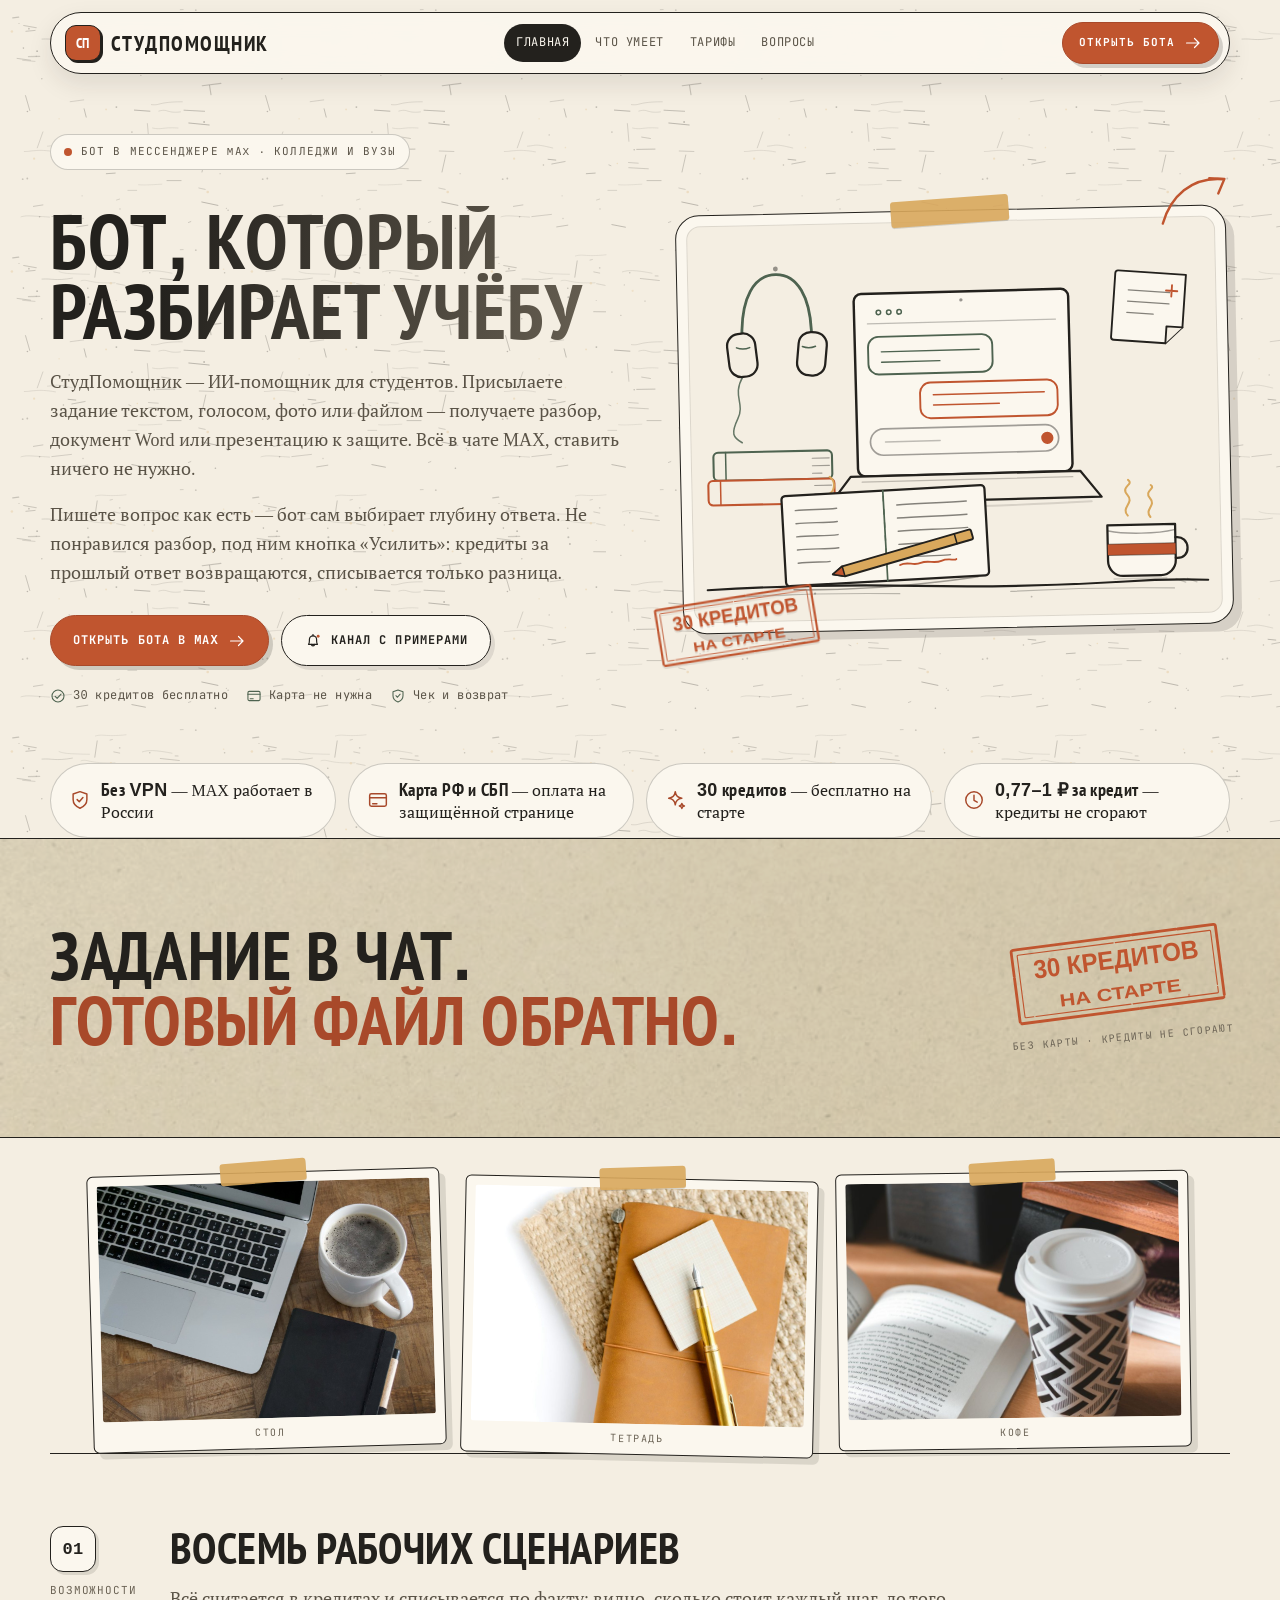
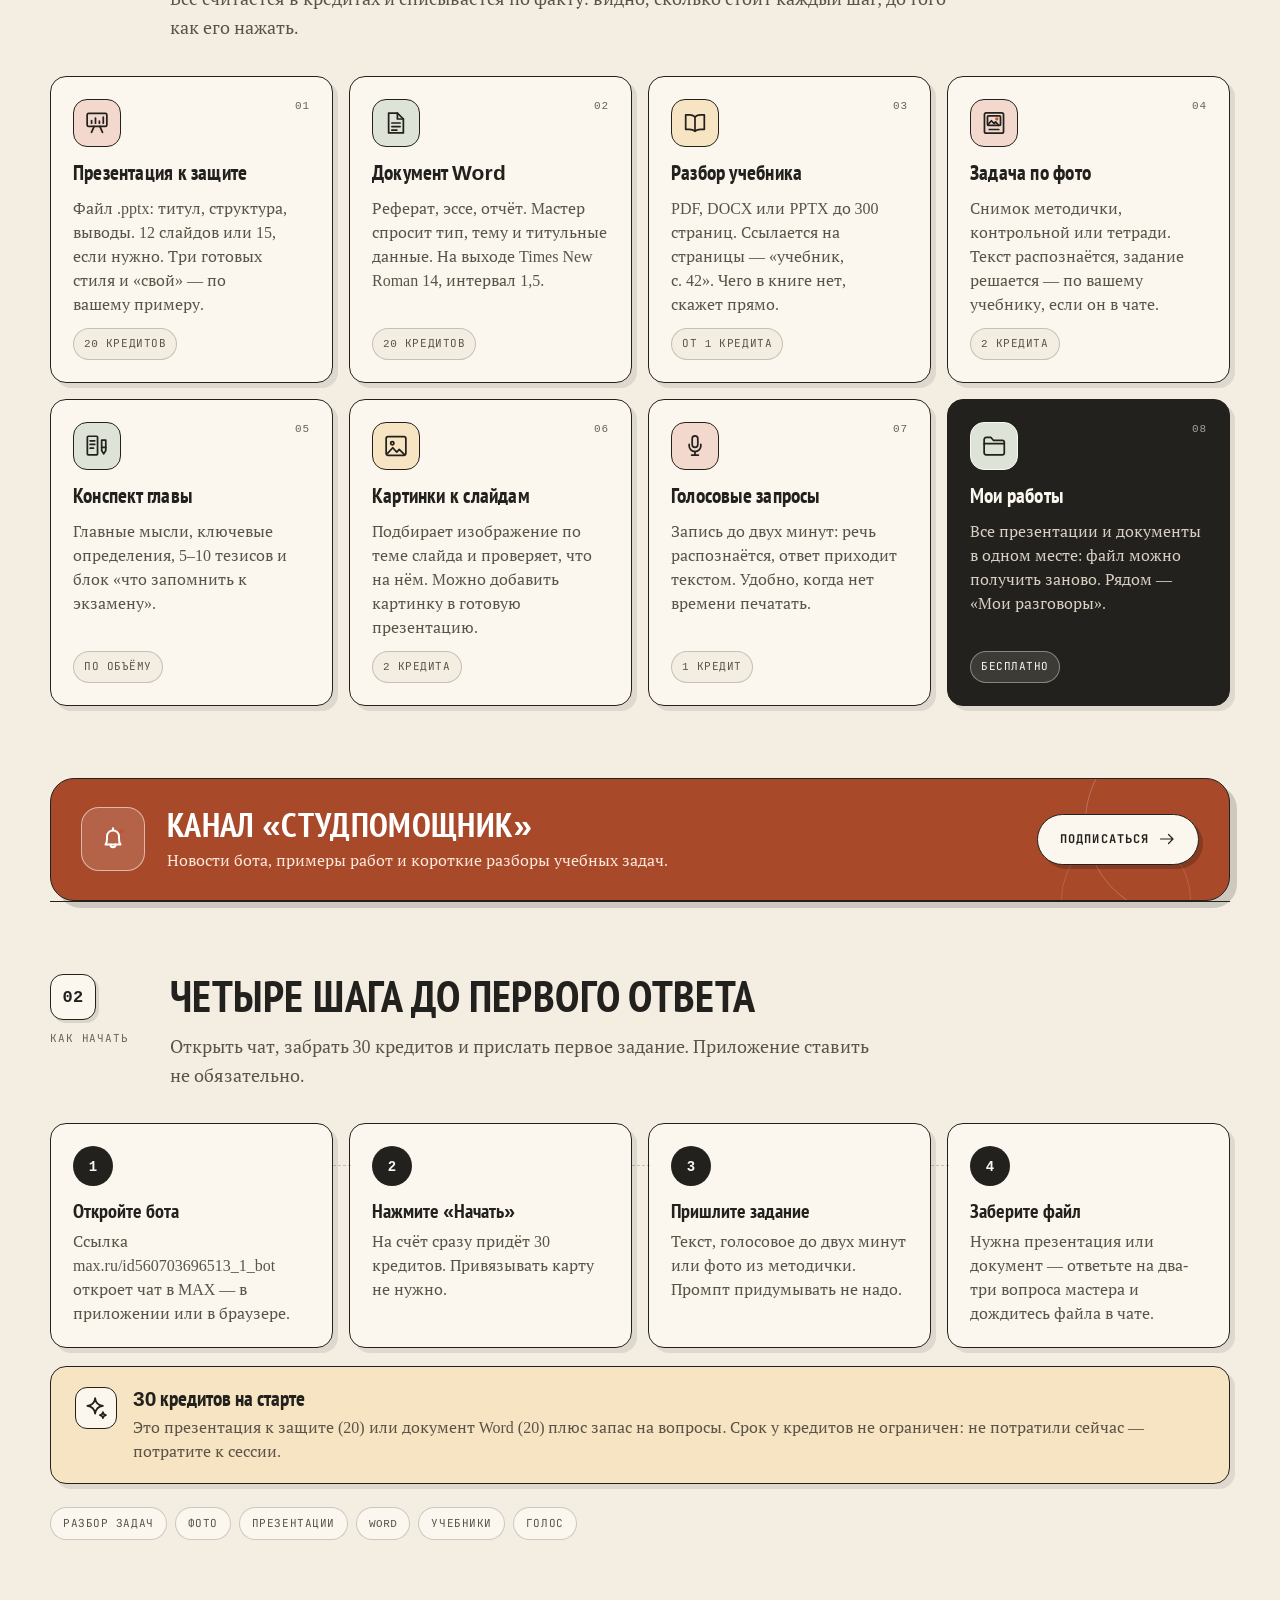
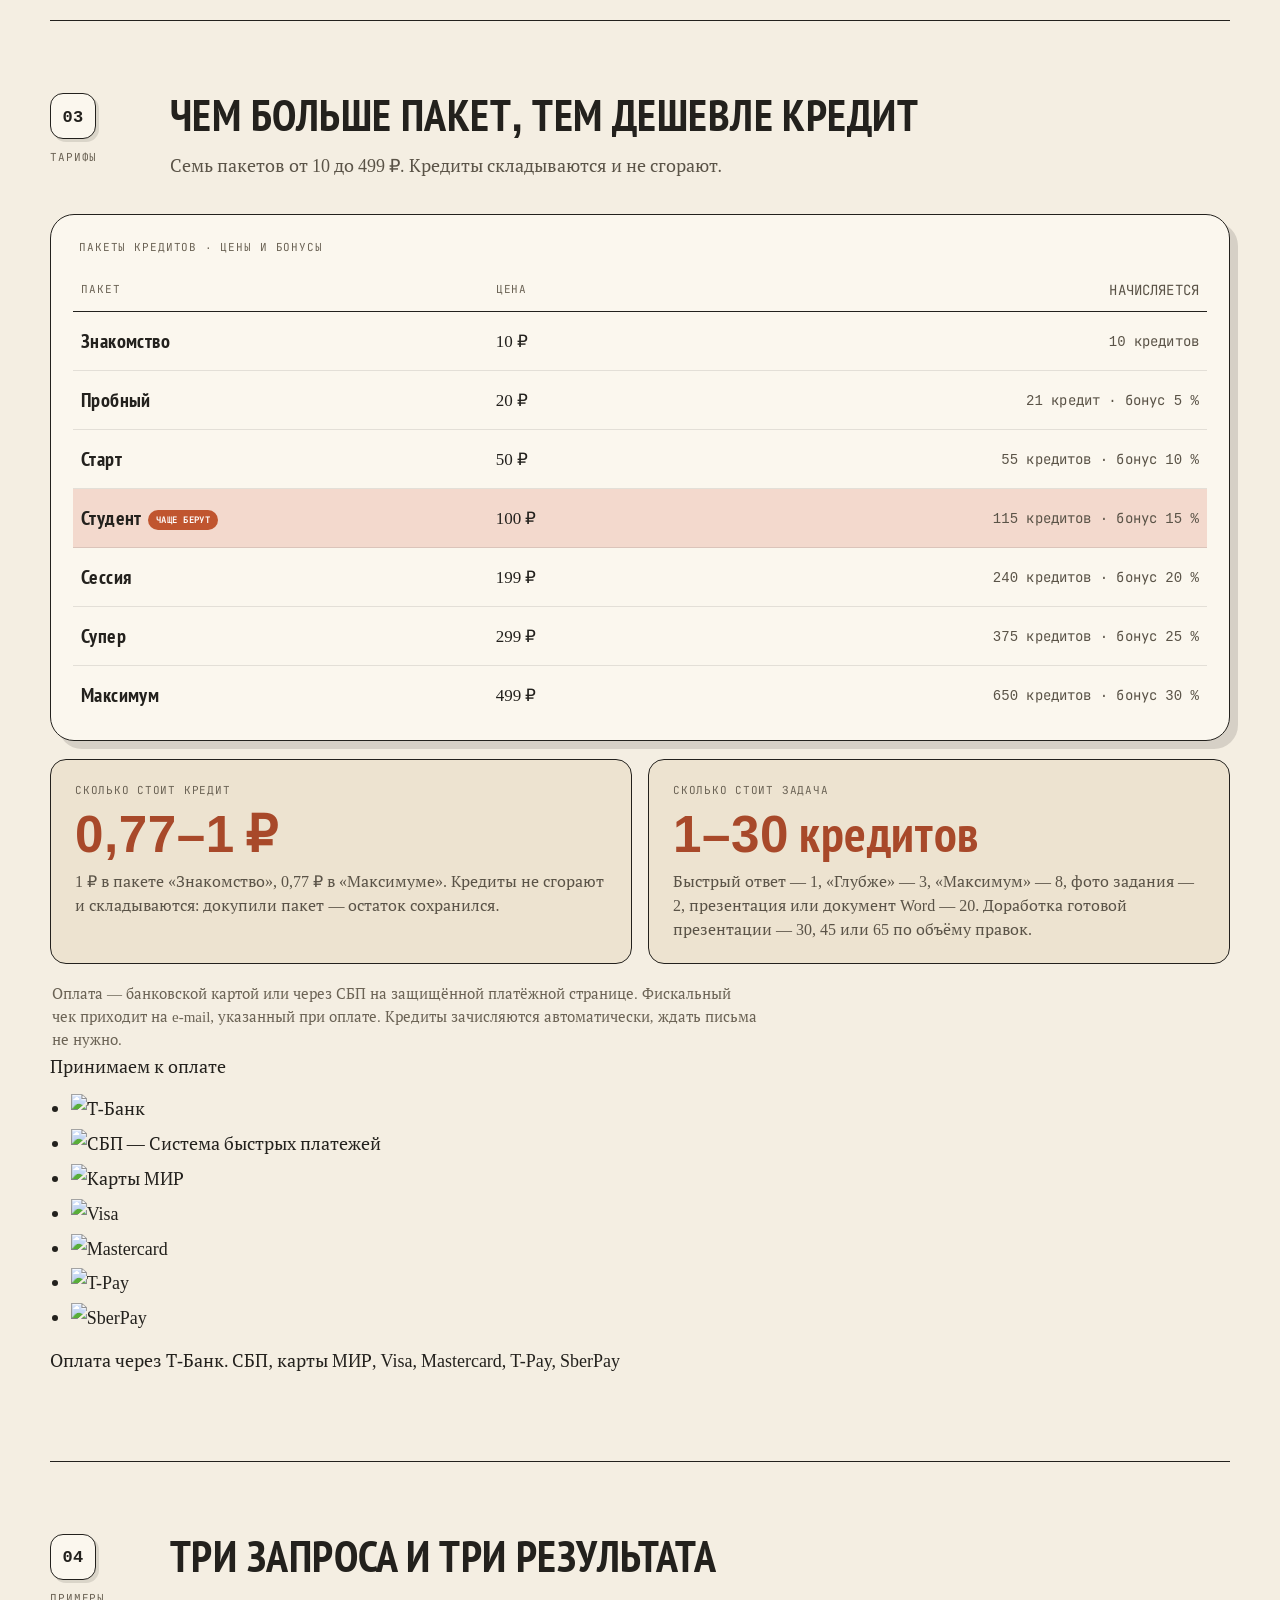
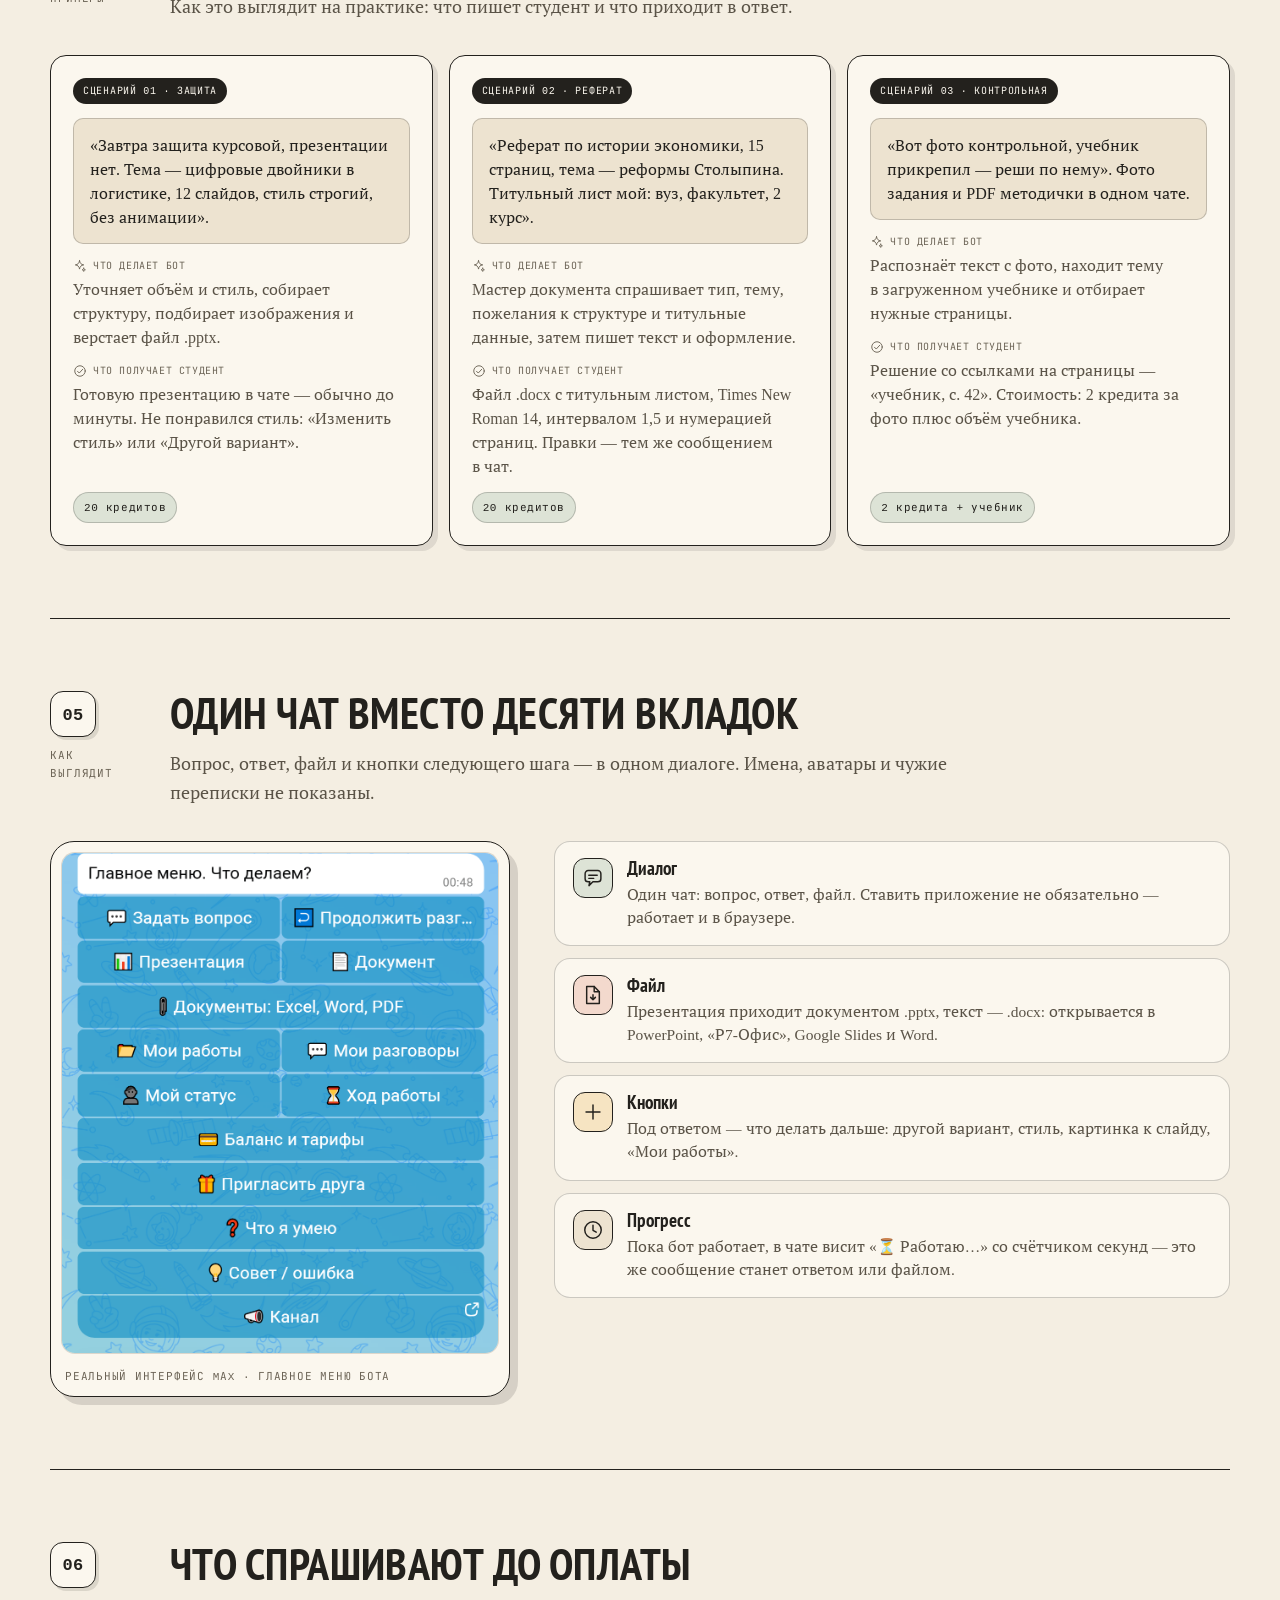
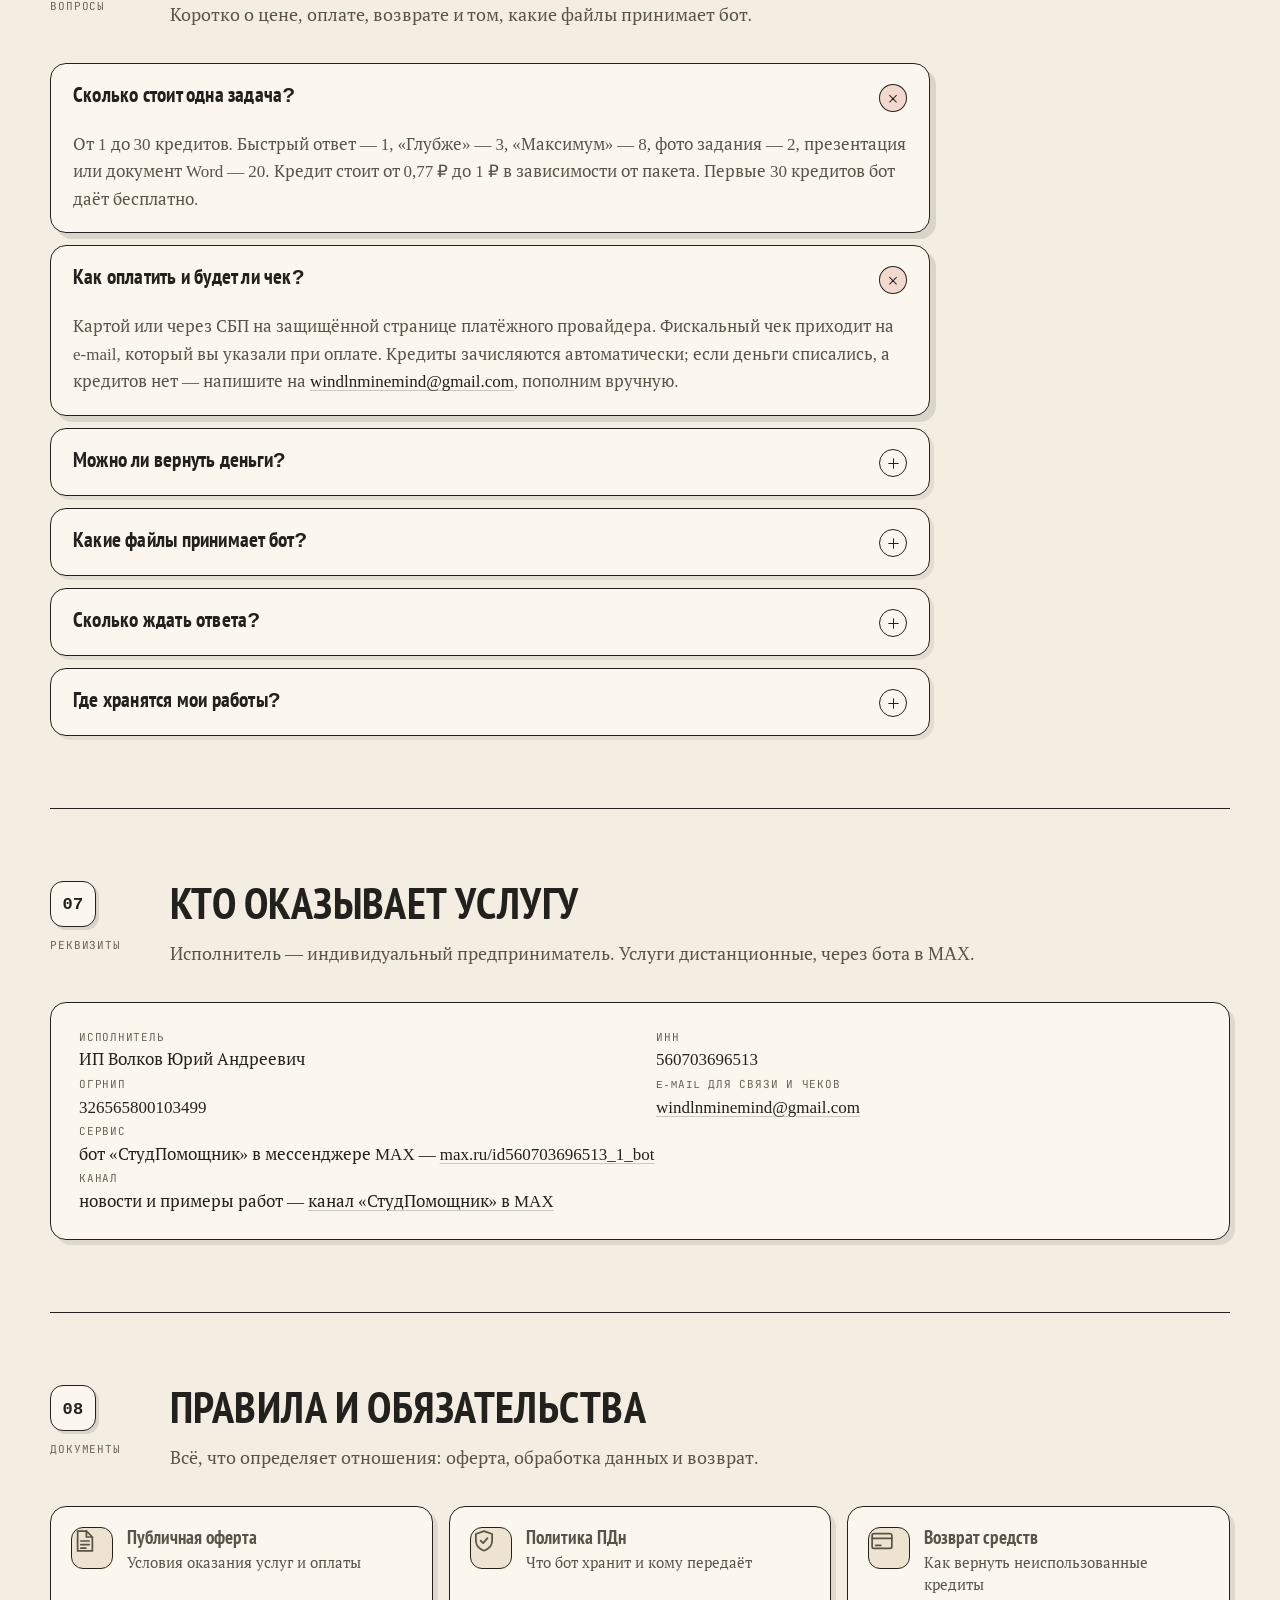
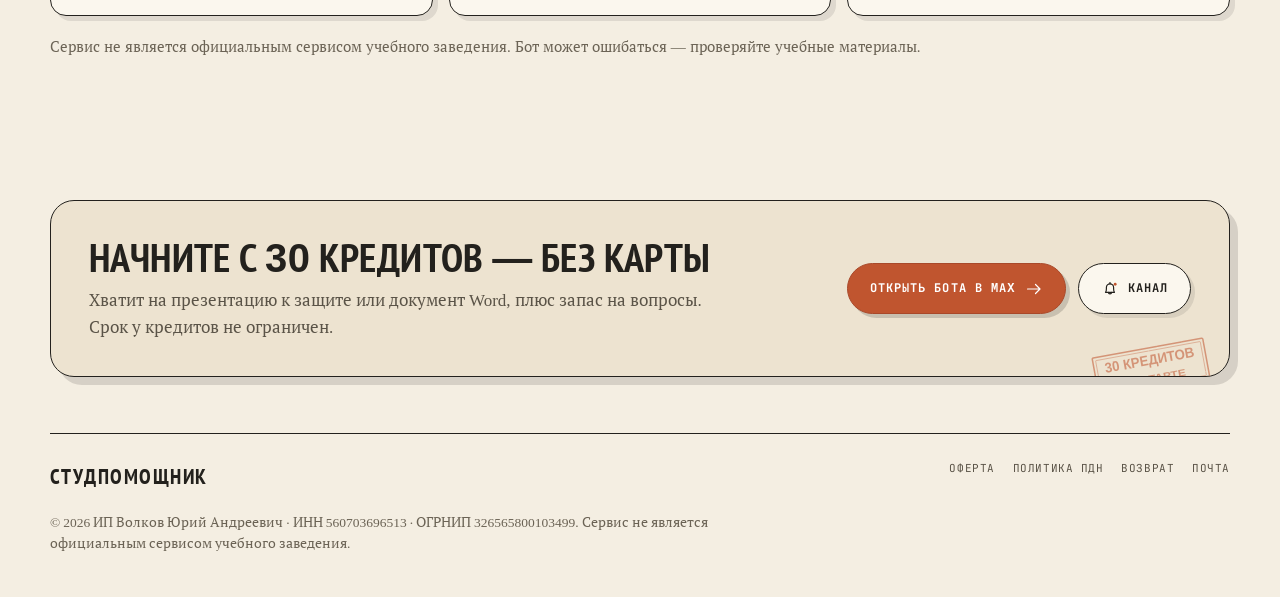
==== commit d8c04305: "Сайт: тёплый конструктивизм v2 — бумага, карточки, рисованные иконки, скриншот бота, фото и спокойно" ====
--- a/index.html
+++ b/index.html
@@ -345,6 +345,20 @@
     </div>
 
     <p class="price-note">Оплата — банковской картой или через СБП на защищённой платёжной странице. Фискальный чек приходит на e-mail, указанный при оплате. Кредиты зачисляются автоматически, ждать письма не нужно.</p>
+
+    <div class="pay">
+      <p class="pay-cap">Принимаем к оплате</p>
+      <ul class="pay-row">
+        <li><img src="assets/pay/tbank.svg" alt="Т-Банк" width="66" height="26" loading="lazy" decoding="async"></li>
+        <li><img src="assets/pay/sbp.png" alt="СБП — Система быстрых платежей" width="54" height="26" loading="lazy" decoding="async"></li>
+        <li><img src="assets/pay/mir.svg" alt="Карты МИР" width="92" height="26" loading="lazy" decoding="async"></li>
+        <li><img src="assets/pay/visa.svg" alt="Visa" width="80" height="26" loading="lazy" decoding="async"></li>
+        <li><img src="assets/pay/mastercard.svg" alt="Mastercard" width="42" height="26" loading="lazy" decoding="async"></li>
+        <li><img src="assets/pay/tpay.svg" alt="T-Pay" width="63" height="26" loading="lazy" decoding="async"></li>
+        <li><img src="assets/pay/sberpay.svg" alt="SberPay" width="52" height="26" loading="lazy" decoding="async"></li>
+      </ul>
+      <p class="pay-note">Оплата через Т-Банк. СБП, карты МИР, Visa, Mastercard, T-Pay, SberPay</p>
+    </div>
   </section>
 
   <section id="examples">
--- a/style.css
+++ b/style.css
@@ -1,398 +1,671 @@
-/* СтудПомощник — «Архитектурная фотография» (Design Studio).
-   Бетон, выправленные вертикали, ритм окон, подписи по сетке, тонкие линейки.
-   Палитра: #D9D9D4 фон · #8C959C приглушённый · #2B2F33 чернила · #C0B096 песок · #F2F2EF свет */
-
+/* СтудПомощник — «Тёплый конструктивизм» (v2, 26.11.2026).
+   Тёплая бумага, печатные карточки со скруглением и офсетной тенью,
+   рисованные штриховые иконки, спокойное движение.
+   Палитра: бумага #F4EEE2 · чернила #23211D · терракота #C0552F
+            шалфей #4E6350 · охра #D9A85C · светлая поверхность #FBF7EE */
+
+/* ───────── шрифты (локальные, без CDN) ───────── */
 @font-face{font-family:'PT Sans Narrow';src:url('fonts/pt-sans-narrow-cyr-400.woff2') format('woff2');font-weight:400;font-style:normal;font-display:swap}
 @font-face{font-family:'PT Sans Narrow';src:url('fonts/pt-sans-narrow-cyr-700.woff2') format('woff2');font-weight:700;font-style:normal;font-display:swap}
+@font-face{font-family:'PT Serif';src:url('fonts/pt-serif-cyr-400.woff2') format('woff2');font-weight:400;font-style:normal;font-display:swap}
+@font-face{font-family:'PT Serif';src:url('fonts/pt-serif-cyr-700.woff2') format('woff2');font-weight:700;font-style:normal;font-display:swap}
 @font-face{font-family:'JetBrains Mono';src:url('fonts/jetbrains-mono-cyr-400.woff2') format('woff2');font-weight:400;font-style:normal;font-display:swap}
 @font-face{font-family:'JetBrains Mono';src:url('fonts/jetbrains-mono-cyr-700.woff2') format('woff2');font-weight:700;font-style:normal;font-display:swap}
 
 :root{
-  --bg:#D9D9D4;
-  --muted:#8C959C;
-  --ink:#2B2F33;
-  --accent:#C0B096;
-  --light:#F2F2EF;
-  --rule:rgba(43,47,51,.28);
-  --rule-soft:rgba(43,47,51,.14);
-  --sans:'PT Sans Narrow','Arial Narrow',Arial,sans-serif;
+  --paper:#F4EEE2;
+  --paper-2:#FBF7EE;
+  --paper-deep:#EDE3D0;
+  --ink:#23211D;
+  --ink-2:#5A5347;
+  --ink-3:#6B6355;
+  --line:rgba(35,33,29,.22);
+  --line-soft:rgba(35,33,29,.11);
+  --terracotta:#C0552F;
+  --terracotta-deep:#A8492A;
+  --terracotta-soft:#F3D9CD;
+  --sage:#4E6350;
+  --sage-soft:#DDE3D6;
+  --ochre:#D9A85C;
+  --ochre-soft:#F6E4C2;
+  --display:'PT Sans Narrow','Arial Narrow',Arial,sans-serif;
+  --body:'PT Serif',Georgia,'Times New Roman',serif;
   --mono:'JetBrains Mono',Consolas,monospace;
-}
-
-*{box-sizing:border-box}
-html{background:var(--bg)}
+  --r-sm:10px;
+  --r:16px;
+  --r-lg:24px;
+  --r-pill:999px;
+  --shadow:5px 5px 0 rgba(35,33,29,.10);
+  --shadow-lg:8px 8px 0 rgba(35,33,29,.14);
+  --ease:cubic-bezier(.22,1,.36,1);
+  --w:1180px;
+}
+
+*,*::before,*::after{box-sizing:border-box}
+html{background:var(--paper);scroll-behavior:smooth;-webkit-text-size-adjust:100%}
 body{
-  margin:0;background:var(--bg);color:var(--ink);
-  font-family:var(--sans);font-size:17px;line-height:1.45;letter-spacing:.02em;
+  margin:0;color:var(--ink);background:var(--paper);
+  font-family:var(--body);font-size:18px;line-height:1.6;letter-spacing:0;
   -webkit-font-smoothing:antialiased;
 }
-/* чертёжная сетка на фоне */
+/* волокна бумаги: очень деликатный тайл */
 body::before{
-  content:"";position:fixed;inset:0;pointer-events:none;z-index:0;
-  background-image:repeating-linear-gradient(90deg,var(--rule-soft) 0 1px,transparent 1px 96px);
+  content:"";position:fixed;inset:0;z-index:0;pointer-events:none;
+  background-image:url('assets/ill/ill-paper.svg');background-repeat:repeat;
   opacity:.5;
 }
 body>*{position:relative;z-index:1}
-
-.wrap{max-width:1180px;margin:0 auto;padding:0 40px 96px}
-
-a{color:var(--ink);text-decoration:none;border-bottom:1px solid var(--rule)}
-a:hover{color:var(--ink);border-bottom-color:var(--ink);background:var(--accent)}
-
-/* ───────── шапка: как штамп на чертеже ───────── */
-.masthead{
-  max-width:1180px;margin:0 auto;padding:16px 40px 13px;
-  display:flex;justify-content:space-between;align-items:baseline;gap:24px;
-  border-top:2px solid var(--ink);border-bottom:1px solid var(--rule);
-  font-family:var(--mono);font-size:10px;letter-spacing:.18em;text-transform:uppercase;
-}
-.masthead .brand{font-weight:700;letter-spacing:.26em}
-.masthead .meta{color:var(--muted);font-weight:400;text-align:right;letter-spacing:.1em}
-
-.rubrics{
-  max-width:1180px;margin:0 auto;padding:10px 40px 9px;
-  display:flex;flex-wrap:wrap;gap:26px;
-  border-bottom:1px solid var(--rule);
-  font-family:var(--mono);font-size:10px;letter-spacing:.16em;text-transform:uppercase;
-}
-.rubrics a{border-bottom:0;color:var(--muted)}
-.rubrics a:hover{color:var(--ink);background:none;border-bottom:1px solid var(--ink)}
-.rubrics a[aria-current="page"]{color:var(--ink);border-bottom:1px solid var(--ink);padding-bottom:2px}
-
-/* ───────── первая полоса ───────── */
-.lede{
-  display:grid;grid-template-columns:minmax(0,1fr) minmax(0,0.92fr);gap:48px;
-  padding:56px 0 48px;border-bottom:2px solid var(--ink);
-}
+img{max-width:100%;height:auto}
+p{margin:0 0 14px;text-wrap:pretty}
+h1,h2,h3{text-wrap:balance;margin:0}
+ul,ol{margin:0 0 14px;padding-left:1.15em}
+li{margin:0 0 6px}
+a{color:var(--ink);text-decoration:underline;text-decoration-color:var(--line);text-underline-offset:3px;text-decoration-thickness:1px}
+a:hover{text-decoration-color:var(--terracotta-deep);color:var(--terracotta-deep)}
+:focus-visible{outline:3px solid var(--terracotta-deep);outline-offset:3px;border-radius:4px}
+::selection{background:var(--ochre);color:var(--ink)}
+
+.wrap{width:min(var(--w),calc(100% - 80px));margin:0 auto}
+.mono{font-family:var(--mono);font-size:12px;letter-spacing:.08em;text-transform:uppercase}
+.muted{color:var(--ink-3);font-size:15px}
+.ico{width:24px;height:24px;flex:none;display:block}
+.sr-only{position:absolute;width:1px;height:1px;padding:0;margin:-1px;overflow:hidden;clip:rect(0 0 0 0);white-space:nowrap;border:0}
+.skip-link{position:absolute;left:16px;top:-64px;z-index:200;padding:12px 18px;background:var(--ink);color:var(--paper-2);border-radius:0 0 12px 12px;font-family:var(--mono);font-size:12px;text-transform:uppercase;letter-spacing:.08em;text-decoration:none;transition:top .2s var(--ease)}
+.skip-link:focus{top:0;color:var(--paper-2)}
+
+/* ───────── верхняя панель ───────── */
+.topbar{
+  position:sticky;top:10px;z-index:80;
+  width:min(var(--w),calc(100% - 32px));margin:12px auto 0;
+  display:flex;align-items:center;justify-content:space-between;gap:14px;
+  padding:9px 10px 9px 14px;
+  background:rgba(251,247,238,.92);
+  border:1.5px solid var(--ink);border-radius:var(--r-pill);
+  box-shadow:0 10px 24px rgba(35,33,29,.10);
+  backdrop-filter:blur(10px) saturate(1.1);
+}
+.brand{
+  display:inline-flex;align-items:center;gap:10px;flex:none;
+  font-family:var(--display);font-weight:700;font-size:21px;line-height:1;
+  text-transform:uppercase;letter-spacing:.07em;text-decoration:none;color:var(--ink);
+}
+.brand:hover{color:var(--ink);text-decoration:none}
+.brand-mark{
+  display:grid;place-items:center;width:36px;height:36px;border-radius:11px;
+  background:var(--terracotta);color:#fff;border:1.5px solid var(--ink);
+  box-shadow:2px 2px 0 var(--ink);font-size:14px;letter-spacing:.02em;
+  transition:transform .45s var(--ease);
+}
+.brand:hover .brand-mark{transform:rotate(-6deg)}
+.nav{display:flex;align-items:center;gap:2px;font-family:var(--mono);font-size:12px;letter-spacing:.05em;text-transform:uppercase}
+.nav a{
+  display:inline-block;padding:9px 12px;border-radius:var(--r-pill);
+  color:var(--ink-2);text-decoration:none;transition:background .3s var(--ease),color .3s var(--ease);
+}
+.nav a:hover{background:var(--paper-deep);color:var(--ink);text-decoration:none}
+.nav a[aria-current="page"]{background:var(--ink);color:var(--paper-2)}
+.topbar .btn{padding:11px 16px;font-size:11px}
+
+/* ───────── кнопки ───────── */
+.btn{
+  display:inline-flex;align-items:center;justify-content:center;gap:9px;
+  font-family:var(--mono);font-size:12px;font-weight:700;letter-spacing:.09em;text-transform:uppercase;
+  padding:15px 22px;border-radius:var(--r-pill);
+  border:1.5px solid var(--ink);background:var(--ink);color:var(--paper-2);
+  text-decoration:none;cursor:pointer;
+  transition:transform .45s var(--ease),box-shadow .45s var(--ease),background .3s var(--ease),color .3s var(--ease);
+}
+.btn:hover{text-decoration:none;color:var(--paper-2);transform:translateY(-2px)}
+.btn:hover .ico,.btn:focus-visible .ico{text-decoration:none}
+.btn:active{transform:translateY(1px) scale(.995)}
+.btn .ico{width:18px;height:18px}
+.btn--primary{
+  background:var(--terracotta);border-color:var(--terracotta-deep);color:#fff;
+  box-shadow:4px 4px 0 rgba(35,33,29,.18);
+}
+.btn--primary:hover{color:#fff;background:var(--terracotta-deep);box-shadow:6px 6px 0 rgba(35,33,29,.22)}
+.btn--ghost{
+  background:var(--paper-2);color:var(--ink);border-color:var(--ink);
+  box-shadow:4px 4px 0 rgba(35,33,29,.10);
+}
+.btn--ghost:hover{color:var(--ink);background:var(--ochre-soft);box-shadow:6px 6px 0 rgba(35,33,29,.14)}
+.btn:hover .ico--arrow{animation:nudge .5s var(--ease)}
+@keyframes nudge{0%,100%{transform:translateX(0)}40%{transform:translateX(4px)}}
+
+/* ───────── герой ───────── */
+.hero{display:grid;grid-template-columns:minmax(0,1.02fr) minmax(0,.98fr);gap:56px;align-items:center;padding:60px 0 44px}
 .kicker{
-  display:block;font-family:var(--mono);font-size:10px;letter-spacing:.22em;text-transform:uppercase;
-  color:var(--muted);margin-bottom:26px;
-}
-.kicker::before{content:"";display:inline-block;width:22px;height:1px;background:var(--ink);vertical-align:4px;margin-right:10px}
+  display:inline-flex;align-items:center;gap:9px;
+  font-family:var(--mono);font-size:11px;letter-spacing:.1em;text-transform:uppercase;
+  color:var(--ink-2);background:var(--paper-2);border:1.5px solid var(--line);
+  border-radius:var(--r-pill);padding:8px 13px;
+}
+.kicker::before{content:"";width:8px;height:8px;border-radius:50%;background:var(--terracotta);flex:none}
 h1{
-  font-family:var(--sans);font-weight:400;text-transform:uppercase;
-  font-size:clamp(40px,5vw,82px);line-height:.94;letter-spacing:.03em;
-  margin:0 0 24px;max-width:18ch;
-}
-.deck{font-size:17px;line-height:1.5;color:var(--ink);max-width:50ch;margin:0 0 18px;letter-spacing:.02em}
-.actions{display:flex;flex-wrap:wrap;gap:26px;align-items:center;margin-top:30px}
-.cta{
-  display:inline-block;font-family:var(--mono);font-size:10px;letter-spacing:.18em;text-transform:uppercase;
-  border:1px solid var(--ink);padding:13px 20px;background:var(--ink);color:var(--light);
-}
-.cta:hover{background:var(--accent);border-color:var(--ink);color:var(--ink)}
-.cta.quiet{background:transparent;color:var(--ink);border-color:var(--rule)}
-.cta.quiet:hover{background:var(--light)}
-
-/* фасад: ритм окон, нарисованный кодом */
-.facade{position:relative;min-height:380px;border:1px solid var(--ink);background:var(--light);overflow:hidden}
-.facade::before{
-  content:"";position:absolute;inset:26px 26px 64px;border:1px solid var(--rule);
-  background-image:
-    repeating-linear-gradient(90deg,transparent 0 40px,var(--rule) 40px 41px),
-    repeating-linear-gradient(0deg,transparent 0 40px,var(--rule) 40px 41px);
-  background-color:var(--light);
-}
-.facade::after{
-  content:"";position:absolute;left:26px;right:26px;bottom:26px;height:22px;
-  background:
-    repeating-linear-gradient(90deg,var(--ink) 0 12px,transparent 12px 40px);
-  opacity:.85;
-}
-.facade .plate{
-  position:absolute;right:26px;top:26px;background:var(--accent);color:var(--ink);
-  font-family:var(--mono);font-size:10px;letter-spacing:.16em;text-transform:uppercase;padding:7px 10px;
-}
-
-/* ───────── полосы-разделы ───────── */
-section{
-  display:grid;grid-template-columns:132px minmax(0,1fr);gap:36px;
-  padding:38px 0 34px;border-bottom:1px solid var(--rule);
-}
-section:last-of-type{border-bottom:0}
-.section-num{
-  font-family:var(--mono);font-size:10px;letter-spacing:.18em;text-transform:uppercase;
-  color:var(--muted);padding-top:7px;
-}
-.section-num b{display:block;font-size:22px;letter-spacing:.04em;color:var(--ink);font-weight:400;margin-bottom:6px}
-section h2{
-  font-family:var(--sans);font-weight:400;text-transform:uppercase;
-  font-size:clamp(22px,2.6vw,32px);line-height:1.02;letter-spacing:.04em;margin:0 0 20px;
-}
-section h3{font-family:var(--sans);font-weight:700;font-size:17px;margin:24px 0 6px}
-section p{margin:0 0 14px;max-width:66ch}
-ul,ol{margin:0 0 14px;padding-left:1.1em;max-width:66ch}
-li{margin:0 0 7px}
-
-ul.list-editorial{list-style:none;margin:0;padding:0;max-width:none}
-.list-editorial li{
-  display:grid;grid-template-columns:64px minmax(0,1fr);gap:0 22px;
-  padding:15px 0;border-top:1px solid var(--rule-soft);margin:0;
-}
-.list-editorial li:first-child{border-top:0}
-.list-editorial .n{font-family:var(--mono);font-size:10px;letter-spacing:.16em;color:var(--muted);padding-top:5px}
-.list-editorial .t{font-weight:700;font-size:18px;letter-spacing:.02em}
-.list-editorial .d{color:var(--ink);opacity:.82;font-size:15px;margin-top:3px}
-
-/* ───────── таблица-ведомость ───────── */
-table{width:100%;border-collapse:collapse;margin:6px 0 18px}
-caption{caption-side:top;text-align:left;font-family:var(--mono);font-size:10px;letter-spacing:.18em;
-  text-transform:uppercase;color:var(--muted);padding-bottom:12px}
+  font-family:var(--display);font-weight:700;text-transform:uppercase;
+  font-size:clamp(44px,6vw,82px);line-height:.92;letter-spacing:.01em;
+  margin:22px 0 20px;max-width:14ch;
+}
+@supports (-webkit-background-clip:text) or (background-clip:text){
+  h1{background-image:linear-gradient(100deg,var(--ink) 20%,#6B6355 100%);
+      -webkit-background-clip:text;background-clip:text;color:transparent}
+}
+.deck{font-size:18px;line-height:1.62;color:var(--ink-2);max-width:46ch;margin:0 0 16px}
+.deck strong{color:var(--ink)}
+.actions{display:flex;flex-wrap:wrap;gap:12px;margin:28px 0 20px}
+.hero-meta{display:flex;flex-wrap:wrap;gap:8px 18px;margin:0;font-family:var(--mono);font-size:12px;letter-spacing:.03em;color:var(--ink-2)}
+.hero-meta span{display:inline-flex;align-items:center;gap:7px}
+.hero-meta .ico{width:16px;height:16px;color:var(--sage)}
+
+.hero-figure{position:relative;min-width:0;margin:0}
+.shot-card{
+  position:relative;margin:0;padding:10px;
+  background:var(--paper-2);border:1.5px solid var(--ink);border-radius:var(--r-lg);
+  box-shadow:var(--shadow-lg);transform:rotate(-1.2deg);
+  transition:transform .55s var(--ease),box-shadow .55s var(--ease);
+}
+.shot-card:hover{transform:rotate(0) translateY(-3px);box-shadow:12px 12px 0 rgba(35,33,29,.15)}
+.shot-card img{display:block;width:100%;height:auto;border-radius:14px;border:1px solid var(--line-soft);background:var(--paper)}
+.tape{
+  position:absolute;top:-13px;left:50%;width:118px;height:26px;
+  transform:translateX(-50%) rotate(-3deg);border-radius:3px;
+  background:var(--ochre);opacity:.9;box-shadow:0 1px 0 rgba(35,33,29,.18);
+}
+.shot-caption{
+  display:flex;align-items:center;gap:8px;margin:14px 0 0;padding-left:4px;
+  font-family:var(--mono);font-size:11px;letter-spacing:.07em;text-transform:uppercase;color:var(--ink-3);
+}
+.shot-caption .ico{width:14px;height:14px}
+.hero-stamp{position:absolute;left:-26px;bottom:-30px;width:168px;transform:rotate(-7deg);filter:drop-shadow(0 2px 0 rgba(35,33,29,.10))}
+.hero-doodle{position:absolute;right:-2px;top:-44px;width:72px;color:var(--terracotta);transform:rotate(12deg)}
+
+/* ───────── строка выгод ───────── */
+.utp{display:grid;grid-template-columns:repeat(4,minmax(0,1fr));gap:12px;margin:14px 0 0;padding:0;list-style:none}
+.utp li{
+  display:flex;align-items:center;gap:10px;margin:0;padding:14px 18px;
+  background:var(--paper-2);border:1.5px solid var(--line);border-radius:var(--r-pill);
+  font-size:16px;line-height:1.3;
+}
+.utp .ico{width:22px;height:22px;color:var(--terracotta-deep)}
+.utp b{font-family:var(--display);font-size:18px;letter-spacing:.02em;font-weight:700}
+
+/* ───────── разметка разделов ───────── */
+section{padding:72px 0;border-top:1.5px solid var(--ink);scroll-margin-top:92px}
+.sec-head{display:grid;grid-template-columns:92px minmax(0,1fr);gap:28px;margin-bottom:34px}
+.sec-num{display:flex;flex-direction:column;gap:10px;font-family:var(--mono);font-size:11px;letter-spacing:.08em;text-transform:uppercase;color:var(--ink-3)}
+.sec-num b{
+  display:grid;place-items:center;width:46px;height:46px;
+  background:var(--paper-2);border:1.5px solid var(--ink);border-radius:13px;
+  box-shadow:3px 3px 0 rgba(35,33,29,.12);
+  font-size:17px;font-weight:700;color:var(--ink);letter-spacing:.02em;
+}
+h2{font-family:var(--display);font-weight:700;text-transform:uppercase;font-size:clamp(28px,3.5vw,44px);line-height:1;letter-spacing:.01em;margin:0 0 14px;max-width:24ch}
+.sec-deck{font-size:18px;line-height:1.6;color:var(--ink-2);max-width:62ch;margin:0}
+
+
+/* ───────── фотополоса (полароиды) ───────── */
+.photo-strip{padding:34px 0 4px}
+.photo-strip .wrap{display:grid;grid-template-columns:repeat(3,minmax(0,1fr));gap:20px}
+.photo{
+  position:relative;margin:0;padding:9px 9px 30px;
+  background:var(--paper-2);border:1.5px solid var(--ink);border-radius:6px;
+  box-shadow:6px 6px 0 rgba(35,33,29,.12);
+}
+.photo img{display:block;width:100%;height:236px;object-fit:cover;border-radius:3px;background:var(--paper-deep)}
+.photo figcaption{position:absolute;left:0;right:0;bottom:7px;text-align:center;font-family:var(--mono);font-size:10px;letter-spacing:.16em;text-transform:uppercase;color:var(--ink-3)}
+.photo .tape{top:-12px;width:86px;height:22px}
+.photo:nth-child(1){transform:rotate(-1.6deg)}
+.photo:nth-child(2){transform:rotate(1.2deg) translateY(6px)}
+.photo:nth-child(3){transform:rotate(-.8deg)}
+@media (max-width:960px){
+  .photo-strip .wrap{gap:12px}
+  .photo img{height:190px}
+}
+@media (max-width:640px){
+  .photo-strip .wrap{display:flex;gap:14px;overflow-x:auto;scroll-snap-type:x mandatory;padding:6px 2px 16px;scrollbar-width:none}
+  .photo-strip .wrap::-webkit-scrollbar{display:none}
+  .photo{flex:0 0 78%;scroll-snap-align:start}
+  .photo:nth-child(2){transform:rotate(1.2deg)}
+  .photo img{height:210px}
+}
+
+/* ───────── карточки возможностей ───────── */
+.features{display:grid;grid-template-columns:repeat(auto-fit,minmax(242px,1fr));gap:16px;margin:0;counter-reset:feat}
+.feature{counter-increment:feat}
+.feature::before{content:counter(feat,decimal-leading-zero);position:absolute;top:20px;right:22px;font-family:var(--mono);font-size:11px;letter-spacing:.08em;color:var(--ink-3)}
+.feature{
+  position:relative;display:flex;flex-direction:column;gap:12px;padding:22px;
+  background:var(--paper-2);border:1.5px solid var(--ink);border-radius:var(--r);
+  box-shadow:var(--shadow);
+  transition:transform .45s var(--ease),box-shadow .45s var(--ease);
+}
+.feature:hover{transform:translate(-2px,-2px);box-shadow:8px 8px 0 rgba(35,33,29,.14)}
+.tile{
+  display:grid;place-items:center;width:48px;height:48px;flex:none;
+  border:1.5px solid var(--ink);border-radius:14px;background:var(--terracotta-soft);
+  transition:transform .45s var(--ease);
+}
+.tile .ico{width:26px;height:26px}
+.feature:hover .tile{animation:wiggle .55s var(--ease)}
+.feature:nth-child(3n+2) .tile{background:var(--sage-soft)}
+.feature:nth-child(3n+3) .tile{background:var(--ochre-soft)}
+.feature h3{font-family:var(--display);font-weight:700;font-size:21px;line-height:1.12;letter-spacing:.01em;margin:2px 0 0}
+.feature p{font-size:16px;line-height:1.5;color:var(--ink-2);margin:0}
+.price-chip{
+  margin-top:auto;align-self:flex-start;
+  font-family:var(--mono);font-size:11px;letter-spacing:.05em;text-transform:uppercase;
+  padding:6px 10px;border-radius:var(--r-pill);
+  background:var(--paper);border:1px solid var(--line);color:var(--ink-2);
+}
+.feature--dark{background:var(--ink);border-color:var(--ink)}
+.feature--dark h3{color:var(--paper-2)}
+.feature--dark p{color:#D8D1C3}
+.feature--dark .tile{background:var(--paper-2);border-color:var(--paper-2)}
+.feature--dark .price-chip{background:rgba(251,247,238,.12);border-color:rgba(251,247,238,.4);color:var(--paper-2)}
+.feature--dark::before{color:rgba(251,247,238,.6)}
+
+@keyframes wiggle{0%,100%{transform:rotate(0)}30%{transform:rotate(-7deg)}70%{transform:rotate(6deg)}}
+
+/* ───────── крупный слоган ───────── */
+.punch{background:var(--paper-deep);border-top:1.5px solid var(--ink);border-bottom:1.5px solid var(--ink);padding:84px 0;position:relative;overflow:hidden}
+.punch::before{content:"";position:absolute;inset:0;background:url('assets/img/paper.jpg') center/cover;opacity:.45;mix-blend-mode:multiply;pointer-events:none}
+.punch .wrap{position:relative;z-index:1}
+.punch .wrap{display:grid;grid-template-columns:minmax(0,1fr) auto;gap:48px;align-items:center}
+.punch-aside{display:flex;flex-direction:column;align-items:center;gap:12px;transform:rotate(-5deg)}
+.punch-aside img{width:220px;height:auto}
+.punch-aside span{font-family:var(--mono);font-size:10px;letter-spacing:.14em;text-transform:uppercase;color:var(--ink-3);text-align:center}
+.punch p{
+  font-family:var(--display);font-weight:700;text-transform:uppercase;
+  font-size:clamp(34px,5.6vw,68px);line-height:.96;letter-spacing:.01em;
+  margin:0;max-width:20ch;
+}
+.punch .accent{color:var(--terracotta-deep)}
+.punch .word{display:inline-block;transition:opacity .5s var(--ease),transform .5s var(--ease)}
+html.has-js .punch .word{opacity:.22;transform:translateY(6px)}
+html.has-js .punch .word.is-in{opacity:1;transform:none}
+
+
+/* ───────── шаги ───────── */
+.steps{display:grid;grid-template-columns:repeat(4,minmax(0,1fr));gap:16px}
+.step{position:relative;padding:22px;background:var(--paper-2);border:1.5px solid var(--ink);border-radius:var(--r);box-shadow:var(--shadow)}
+.step .n{
+  display:grid;place-items:center;width:40px;height:40px;margin-bottom:14px;
+  background:var(--ink);color:var(--paper-2);border-radius:var(--r-pill);
+  font-family:var(--mono);font-size:14px;font-weight:700;
+}
+.step h3{font-family:var(--display);font-weight:700;font-size:20px;line-height:1.15;margin:0 0 6px}
+.step p{font-size:16px;line-height:1.5;color:var(--ink-2);margin:0}
+@media (min-width:901px){
+  .step:not(:first-child)::before{content:"";position:absolute;left:-17px;top:41px;width:18px;border-top:1.5px dashed var(--line)}
+}
+.notice-card{
+  display:grid;grid-template-columns:auto minmax(0,1fr);gap:16px;align-items:start;
+  margin-top:18px;padding:20px 24px;
+  background:var(--ochre-soft);border:1.5px solid var(--ink);border-radius:var(--r);
+  box-shadow:var(--shadow);
+}
+.notice-card .tile{background:var(--paper-2);width:42px;height:42px;border-radius:12px}
+.notice-card strong{display:block;font-family:var(--display);font-size:21px;line-height:1.15;margin:0 0 3px}
+.notice-card p{margin:0;font-size:16px;line-height:1.5;color:var(--ink-2)}
+.tags{margin:22px 0 0}
+.tag{
+  display:inline-block;font-family:var(--mono);font-size:11px;letter-spacing:.05em;text-transform:uppercase;
+  padding:7px 12px;margin:0 8px 8px 0;
+  background:var(--paper-2);border:1px solid var(--line);border-radius:var(--r-pill);color:var(--ink-2);
+}
+
+/* ───────── тарифы ───────── */
+.price-card{padding:10px 22px 16px;background:var(--paper-2);border:1.5px solid var(--ink);border-radius:var(--r-lg);box-shadow:var(--shadow-lg)}
+table{width:100%;border-collapse:separate;border-spacing:0}
+caption{
+  caption-side:top;text-align:left;padding:14px 6px 10px;
+  font-family:var(--mono);font-size:11px;letter-spacing:.08em;text-transform:uppercase;color:var(--ink-3);
+}
 th{
-  text-align:left;font-family:var(--mono);font-size:10px;letter-spacing:.16em;text-transform:uppercase;
-  font-weight:400;color:var(--muted);border-bottom:1px solid var(--ink);padding:0 0 9px;
-}
-td{padding:12px 0;border-bottom:1px solid var(--rule-soft);vertical-align:baseline}
-th:last-child,td:last-child{text-align:right;font-family:var(--mono);font-size:13px;letter-spacing:.04em}
-tbody tr:hover td{background:var(--light)}
-.price-note{color:var(--muted);font-size:15px;max-width:62ch}
-
-/* ───────── форма ───────── */
-.form{margin:24px 0 10px;padding:0;border:0;display:grid;grid-template-columns:repeat(2,minmax(0,1fr));gap:22px 32px}
+  text-align:left;padding:12px 8px 10px;border-bottom:1.5px solid var(--ink);
+  font-family:var(--mono);font-size:11px;font-weight:400;letter-spacing:.08em;text-transform:uppercase;color:var(--ink-3);
+}
+td{padding:13px 8px;border-bottom:1px solid var(--line-soft);font-size:17px;vertical-align:middle}
+tbody tr:last-child td{border-bottom:0}
+td:first-child{font-family:var(--display);font-size:20px;font-weight:700;letter-spacing:.02em}
+.packs th:nth-child(2),.packs td:nth-child(2){width:118px;white-space:nowrap}
+th:last-child,td:last-child{text-align:right;font-family:var(--mono);font-size:14px;letter-spacing:.01em;color:var(--ink-2)}
+tbody tr{transition:background .3s var(--ease)}
+tbody tr:hover{background:var(--paper)}
+tr.is-popular td{background:var(--terracotta-soft)}
+tr.is-popular:hover td{background:#EFCDBD}
+.badge{
+  display:inline-block;margin-left:6px;padding:3px 8px;
+  background:var(--terracotta);color:#fff;border-radius:var(--r-pill);
+  font-family:var(--mono);font-size:9px;letter-spacing:.05em;text-transform:uppercase;vertical-align:2px;
+}
+.rates{display:grid;grid-template-columns:repeat(2,minmax(0,1fr));gap:16px;margin-top:18px}
+.rate-card{padding:22px 24px;background:var(--paper-deep);border:1.5px solid var(--ink);border-radius:var(--r)}
+.rate-label{display:block;font-family:var(--mono);font-size:11px;letter-spacing:.07em;text-transform:uppercase;color:var(--ink-3)}
+.rate-num{display:block;font-family:var(--display);font-weight:700;font-size:clamp(34px,4vw,52px);line-height:1;color:var(--terracotta-deep);margin:8px 0 10px;letter-spacing:.01em}
+.rate-text{margin:0;font-size:16px;line-height:1.5;color:var(--ink-2)}
+.price-note{font-size:15px;line-height:1.55;color:var(--ink-3);margin:18px 2px 0;max-width:68ch}
+
+/* ───────── сценарии ───────── */
+.scenarios{display:grid;grid-template-columns:repeat(3,minmax(0,1fr));gap:16px;align-items:stretch}
+.scenario{
+  display:flex;flex-direction:column;gap:14px;padding:22px;
+  background:var(--paper-2);border:1.5px solid var(--ink);border-radius:var(--r);box-shadow:var(--shadow);
+}
+.s-label{
+  align-self:flex-start;font-family:var(--mono);font-size:10px;letter-spacing:.07em;text-transform:uppercase;
+  padding:5px 10px;border-radius:var(--r-pill);background:var(--ink);color:var(--paper-2);
+}
+.quote{
+  margin:0;padding:14px 16px;background:var(--paper-deep);
+  border:1px solid var(--line);border-radius:var(--r-sm);
+  font-size:16px;line-height:1.5;color:var(--ink);
+}
+.sc-line{display:grid;gap:3px}
+.sc-line .k{display:flex;align-items:center;gap:6px;font-family:var(--mono);font-size:10px;letter-spacing:.06em;text-transform:uppercase;color:var(--ink-3)}
+.sc-line .k .ico{width:14px;height:14px}
+.sc-line p{margin:0;font-size:16px;line-height:1.5;color:var(--ink-2)}
+.scenario .cost{
+  margin-top:auto;align-self:flex-start;font-family:var(--mono);font-size:11px;letter-spacing:.05em;
+  padding:6px 10px;border-radius:var(--r-pill);background:var(--sage-soft);border:1px solid var(--line);color:var(--ink);
+}
+
+/* ───────── как это выглядит ───────── */
+.showcase{display:grid;grid-template-columns:minmax(0,460px) minmax(0,1fr);gap:44px;align-items:start}
+.shot-card--wide{transform:rotate(0);max-width:460px}
+.shot-card--wide:hover{transform:translateY(-3px)}
+.legend{display:grid;gap:12px;margin:0;padding:0;list-style:none}
+.legend li{
+  display:grid;grid-template-columns:auto minmax(0,1fr);gap:14px;align-items:start;margin:0;padding:16px 18px;
+  background:var(--paper-2);border:1.5px solid var(--line);border-radius:var(--r);
+  transition:transform .4s var(--ease),border-color .3s var(--ease);
+}
+.legend li:hover{transform:translateX(3px);border-color:var(--ink)}
+.legend .tile{width:40px;height:40px;border-radius:12px;background:var(--sage-soft)}
+.legend li:nth-child(2) .tile{background:var(--terracotta-soft)}
+.legend li:nth-child(3) .tile{background:var(--ochre-soft)}
+.legend li:nth-child(4) .tile{background:var(--paper-deep)}
+.legend .ico{width:22px;height:22px}
+.legend h3{font-family:var(--display);font-size:19px;line-height:1.15;margin:0 0 3px}
+.legend p{margin:0;font-size:15.5px;line-height:1.5;color:var(--ink-2)}
+
+/* ───────── вопросы ───────── */
+.faq{display:grid;gap:12px;max-width:880px}
+.faq details{
+  padding:0 22px;background:var(--paper-2);
+  border:1.5px solid var(--ink);border-radius:var(--r);box-shadow:4px 4px 0 rgba(35,33,29,.08);
+  transition:box-shadow .4s var(--ease);
+}
+.faq details[open]{box-shadow:6px 6px 0 rgba(35,33,29,.12)}
+.faq summary{
+  display:flex;align-items:flex-start;justify-content:space-between;gap:18px;
+  padding:18px 0;cursor:pointer;list-style:none;
+  font-family:var(--display);font-weight:700;font-size:21px;line-height:1.2;letter-spacing:.01em;
+}
+.faq summary::-webkit-details-marker{display:none}
+.faq summary .plus{
+  flex:none;display:grid;place-items:center;width:28px;height:28px;margin-top:2px;
+  border:1.5px solid var(--ink);border-radius:var(--r-pill);
+  transition:transform .45s var(--ease),background .3s var(--ease);
+}
+.faq summary .plus .ico{width:15px;height:15px}
+.faq details[open] summary .plus{transform:rotate(45deg);background:var(--terracotta-soft)}
+.faq .a{padding:0 0 20px;font-size:17px;line-height:1.62;color:var(--ink-2);max-width:72ch}
+.faq .a p{margin:0 0 10px}
+.faq .a p:last-child{margin:0}
+
+/* ───────── подписка на канал ───────── */
+.subscribe{
+  position:relative;overflow:hidden;
+  display:grid;grid-template-columns:auto minmax(0,1fr) auto;gap:22px;align-items:center;
+  padding:28px 30px;margin:0;
+  background:var(--terracotta-deep);color:#fff;
+  border:1.5px solid var(--ink);border-radius:var(--r-lg);box-shadow:7px 7px 0 rgba(35,33,29,.18);
+}
+.subscribe::before{
+  content:"";position:absolute;right:-46px;top:-52px;width:190px;height:190px;
+  border:1.5px solid rgba(255,255,255,.22);border-radius:50%;
+}
+.subscribe::after{
+  content:"";position:absolute;right:38px;bottom:-64px;width:130px;height:130px;
+  border:1.5px solid rgba(255,255,255,.14);border-radius:50%;
+}
+.sub-icon{
+  display:grid;place-items:center;width:64px;height:64px;
+  background:rgba(255,255,255,.14);border:1.5px solid rgba(255,255,255,.55);border-radius:18px;color:#fff;
+}
+.sub-icon .ico{width:30px;height:30px}
+.subscribe:hover .sub-icon{animation:ring .9s var(--ease)}
+@keyframes ring{0%,100%{transform:rotate(0)}20%{transform:rotate(-9deg)}45%{transform:rotate(8deg)}70%{transform:rotate(-5deg)}}
+.sub-copy h2{font-family:var(--display);font-size:clamp(24px,2.8vw,34px);line-height:1;color:#fff;margin:0 0 7px;text-transform:uppercase}
+.sub-copy p{margin:0;font-size:16px;line-height:1.5;color:#FFE8DC;max-width:54ch}
+.subscribe .btn{position:relative;z-index:1;background:var(--paper-2);color:var(--ink);border-color:var(--ink);box-shadow:4px 4px 0 rgba(0,0,0,.20)}
+.subscribe .btn:hover{background:var(--ochre-soft);color:var(--ink);box-shadow:6px 6px 0 rgba(0,0,0,.24)}
+
+/* ───────── реквизиты и документы ───────── */
+.info-card{
+  display:grid;grid-template-columns:repeat(2,minmax(0,1fr));gap:4px 32px;
+  padding:26px 28px;background:var(--paper-2);border:1.5px solid var(--ink);
+  border-radius:var(--r);box-shadow:var(--shadow);margin:0;
+}
+.info-card dt{font-family:var(--mono);font-size:11px;letter-spacing:.07em;text-transform:uppercase;color:var(--ink-3);margin:0 0 4px}
+.info-card dd{margin:0 0 18px;font-size:17px;line-height:1.5}
+.info-card dd:last-of-type,.info-card dt:last-of-type{margin-bottom:0}
+.info-card .wide{grid-column:1 / -1}
+.doc-links{display:grid;grid-template-columns:repeat(3,minmax(0,1fr));gap:16px;margin:0;padding:0;list-style:none}
+.doc-links li{margin:0}
+.doc-links a{
+  display:flex;gap:14px;align-items:flex-start;height:100%;padding:20px;
+  background:var(--paper-2);border:1.5px solid var(--ink);border-radius:var(--r);
+  box-shadow:var(--shadow);text-decoration:none;
+  transition:transform .45s var(--ease),box-shadow .45s var(--ease);
+}
+.doc-links a:hover{transform:translate(-2px,-2px);box-shadow:8px 8px 0 rgba(35,33,29,.14);text-decoration:none}
+.doc-links .tile{width:42px;height:42px;border-radius:12px;background:var(--paper-deep)}
+.doc-links b{display:block;font-family:var(--display);font-size:19px;line-height:1.15;margin:0 0 3px}
+.doc-links span{display:block;font-size:15px;line-height:1.45;color:var(--ink-2)}
+
+/* ───────── финальный призыв ───────── */
+.final-cta{
+  position:relative;display:grid;grid-template-columns:minmax(0,1fr) auto;gap:28px;align-items:center;
+  margin-top:56px;padding:36px 38px;
+  background:var(--paper-deep);border:1.5px solid var(--ink);border-radius:var(--r-lg);
+  box-shadow:var(--shadow-lg);overflow:hidden;
+}
+.final-cta h2{font-size:clamp(26px,3.2vw,40px);margin:0 0 10px;max-width:22ch}
+.final-cta p{margin:0;font-size:17px;line-height:1.55;color:var(--ink-2);max-width:52ch}
+.final-cta .actions{margin:0;justify-content:flex-end}
+.final-cta .stamp{position:absolute;right:18px;bottom:-16px;width:120px;opacity:.55;transform:rotate(-8deg);pointer-events:none}
+
+/* ───────── подвал ───────── */
+.footer{
+  display:flex;flex-wrap:wrap;gap:18px 32px;justify-content:space-between;align-items:flex-start;
+  margin-top:56px;padding:26px 0 44px;border-top:1.5px solid var(--ink);
+}
+.f-brand{font-family:var(--display);font-size:21px;font-weight:700;text-transform:uppercase;letter-spacing:.07em;color:var(--ink);text-decoration:none}
+.f-nav{display:flex;flex-wrap:wrap;gap:8px 18px;font-family:var(--mono);font-size:11px;letter-spacing:.05em;text-transform:uppercase}
+.f-nav a{color:var(--ink-2);text-decoration:none}
+.f-nav a:hover{color:var(--terracotta-deep);text-decoration:underline}
+.f-legal{flex-basis:100%;font-size:13.5px;line-height:1.55;color:var(--ink-3);max-width:70ch;margin:0}
+.f-legal a{color:var(--ink-2)}
+.footer--legal{width:min(900px,calc(100% - 80px))}
+@media (max-width:960px){.footer--legal{width:calc(100% - 44px)}}
+@media (max-width:640px){.footer--legal{width:calc(100% - 36px)}}
+
+/* ───────── юридические страницы ───────── */
+.wrap.legal{max-width:900px}
+.legal .back{margin:26px 0 0;font-family:var(--mono);font-size:11px;letter-spacing:.06em;text-transform:uppercase}
+.legal .back a{text-decoration:none}
+.legal h1{font-size:clamp(30px,4vw,52px);max-width:24ch;margin:20px 0 10px;background:none;color:var(--ink);-webkit-text-fill-color:currentColor}
+.legal .updated{margin:0 0 8px}
+.legal h2{
+  font-size:clamp(21px,2.4vw,27px);line-height:1.15;letter-spacing:.01em;
+  margin:34px 0 12px;padding-top:18px;border-top:1px solid var(--line);
+  text-transform:none;
+}
+.legal h2:first-of-type{border-top:0;margin-top:26px}
+.legal p,.legal li{max-width:74ch;font-size:17px;line-height:1.62;color:var(--ink-2)}
+.legal strong{color:var(--ink)}
+.legal .back{border-top:1px solid var(--line);padding-top:18px;margin-top:40px}
+
+/* формы (страница возврата) */
+.form{display:grid;grid-template-columns:repeat(2,minmax(0,1fr));gap:20px 28px;margin:22px 0 8px}
 .form .field{display:flex;flex-direction:column;gap:6px}
 .form .field.wide{grid-column:1 / -1}
-.form label{font-family:var(--mono);font-size:10px;letter-spacing:.16em;text-transform:uppercase;color:var(--muted)}
-.form label .req{color:#8A5A34}
+.form label{font-family:var(--mono);font-size:11px;letter-spacing:.06em;text-transform:uppercase;color:var(--ink-3)}
+.form label .req{color:var(--terracotta-deep)}
 .form input[type=text],.form input[type=email],.form input[type=number],.form input[type=date],.form select,.form textarea{
-  font-family:var(--sans);font-size:17px;color:var(--ink);letter-spacing:.02em;
-  background:var(--light);border:1px solid var(--rule);border-radius:0;padding:10px 12px;width:100%;
-}
-.form textarea{min-height:104px;resize:vertical}
+  width:100%;padding:12px 14px;border-radius:12px;
+  border:1.5px solid var(--line);background:var(--paper-2);
+  font-family:var(--body);font-size:17px;color:var(--ink);
+  transition:border-color .3s var(--ease),background .3s var(--ease);
+}
+.form textarea{min-height:110px;resize:vertical}
 .form input:focus,.form select:focus,.form textarea:focus{outline:none;border-color:var(--ink);background:#fff}
-.form .hint{font-size:13px;color:var(--muted)}
-.form .check{display:flex;gap:12px;align-items:flex-start;font-family:var(--sans);font-size:15px;text-transform:none;letter-spacing:0}
-.form .check input{width:16px;height:16px;margin-top:3px;accent-color:var(--ink)}
-.form-actions{grid-column:1 / -1;display:flex;flex-wrap:wrap;gap:22px;align-items:center;padding-top:8px}
+.form .hint{font-size:13px;color:var(--ink-3)}
+.form .check{display:flex;gap:12px;align-items:flex-start;font-family:var(--body);font-size:16px;line-height:1.45;text-transform:none;letter-spacing:0;color:var(--ink-2)}
+.form .check input{width:18px;height:18px;margin-top:3px;accent-color:var(--terracotta-deep)}
+.form-actions{grid-column:1 / -1;display:flex;flex-wrap:wrap;gap:18px;align-items:center;padding-top:6px}
 .form button{
-  font-family:var(--mono);font-size:10px;letter-spacing:.18em;text-transform:uppercase;
-  color:var(--light);background:var(--ink);border:1px solid var(--ink);padding:14px 26px;cursor:pointer;
-}
-.form button:hover{background:var(--accent);color:var(--ink)}
-.form-note{font-size:14px;color:var(--muted);max-width:46ch}
-.notice{border-left:2px solid var(--accent);padding:2px 0 2px 16px;margin:22px 0;font-size:16px;max-width:70ch}
-.sent{border:1px solid var(--ink);background:var(--light);padding:18px 20px;margin:22px 0;max-width:70ch;font-size:16px}
-.sent strong{font-weight:700;text-transform:uppercase;letter-spacing:.06em}
-
-/* встроенная форма-документ */
-.doc-frame{border:1px solid var(--ink);background:var(--light);margin:22px 0 8px}
-.doc-frame .bar{
-  display:flex;justify-content:space-between;gap:16px;align-items:center;
-  border-bottom:1px solid var(--rule);padding:10px 14px;
-  font-family:var(--mono);font-size:10px;letter-spacing:.16em;text-transform:uppercase;color:var(--muted);
-}
-.doc-frame iframe{display:block;width:100%;height:640px;border:0;background:#fff}
-
-/* ───────── служебные ───────── */
-.muted{color:var(--muted);font-size:15px}
-.tag{
-  display:inline-block;font-family:var(--mono);font-size:9px;letter-spacing:.16em;text-transform:uppercase;
-  border:1px solid var(--rule);padding:5px 9px;margin:0 8px 8px 0;color:var(--muted);background:var(--light);
-}
-.btn{
-  display:inline-block;font-family:var(--mono);font-size:10px;letter-spacing:.18em;text-transform:uppercase;
-  border:1px solid var(--ink);padding:12px 18px;margin:0 12px 12px 0;color:var(--ink);
-}
-.btn:hover{background:var(--ink);color:var(--light)}
-.btn.secondary{border-color:var(--rule);color:var(--muted)}
-
-/* ───────── юридические страницы ───────── */
-.wrap.legal{max-width:900px}
-.legal h1{font-size:clamp(30px,3.6vw,46px);max-width:26ch;margin:34px 0 10px}
-.legal h2{
-  font-size:clamp(19px,2.1vw,24px);line-height:1.1;margin:34px 0 12px;padding-top:14px;
-  border-top:1px solid var(--rule);text-transform:uppercase;
-}
-.legal h2:first-of-type{border-top:0;margin-top:20px}
-.legal p,.legal li{max-width:74ch}
-.legal .back{margin-top:34px;font-family:var(--mono);font-size:10px;letter-spacing:.18em;text-transform:uppercase;
-  border-top:1px solid var(--rule);padding-top:16px}
-.legal .back a{border-bottom:0}
-
-/* ───────── подвал ───────── */
-.colophon{
-  max-width:1180px;margin:0 auto;padding:18px 40px 0;
-  display:flex;justify-content:space-between;align-items:baseline;gap:24px;flex-wrap:wrap;
-  border-top:2px solid var(--ink);
-  font-family:var(--mono);font-size:10px;letter-spacing:.16em;text-transform:uppercase;
-}
-.colophon .left{font-weight:700;letter-spacing:.24em}
-.colophon .right{color:var(--muted);font-weight:400}
-.colophon a{border-bottom:0;color:var(--muted)}
-.colophon a:hover{color:var(--ink);background:none}
+  display:inline-flex;align-items:center;justify-content:center;gap:9px;
+  font-family:var(--mono);font-size:12px;font-weight:700;letter-spacing:.09em;text-transform:uppercase;
+  padding:15px 22px;border-radius:var(--r-pill);cursor:pointer;
+  border:1.5px solid var(--terracotta-deep);background:var(--terracotta);color:#fff;
+  box-shadow:4px 4px 0 rgba(35,33,29,.18);
+  transition:transform .45s var(--ease),box-shadow .45s var(--ease),background .3s var(--ease);
+}
+.form button:hover{background:var(--terracotta-deep);transform:translateY(-2px);box-shadow:6px 6px 0 rgba(35,33,29,.22)}
+.form button:disabled{opacity:.65;cursor:wait;transform:none}
+.form-error{padding:14px 18px;margin:0 0 16px;background:#F6D8CF;border:1.5px solid var(--terracotta-deep);border-radius:var(--r);font-size:16px;line-height:1.5;color:var(--ink)}
+.notice{
+  margin:22px 0;padding:16px 20px;
+  background:var(--ochre-soft);border:1.5px solid var(--ink);border-radius:var(--r);
+  font-size:16px;line-height:1.55;color:var(--ink-2);
+}
+.form-note{font-size:14px;line-height:1.5;color:var(--ink-3);max-width:52ch}
+.sent{padding:18px 22px;margin:22px 0;max-width:70ch;background:var(--sage-soft);border:1.5px solid var(--ink);border-radius:var(--r);font-size:16px}
+.sent strong{font-family:var(--display);font-size:19px;display:block;margin-bottom:3px}
+
+/* ───────── появление при прокрутке ───────── */
+html.has-js [data-reveal]{opacity:0;transform:translateY(26px);transition:opacity .7s var(--ease),transform .7s var(--ease)}
+html.has-js [data-reveal].is-in{opacity:1;transform:none}
 
 /* ───────── адаптив ───────── */
+@media (max-width:1100px){
+  .hero{gap:36px}
+  .features{grid-template-columns:repeat(auto-fit,minmax(224px,1fr))}
+  .hero-stamp{width:140px;left:-14px;bottom:-24px}
+}
 @media (max-width:960px){
-  .lede{grid-template-columns:1fr;gap:32px;padding:38px 0 34px}
-  .facade{min-height:260px}
-  section{grid-template-columns:1fr;gap:10px;padding:28px 0 24px}
-  .wrap{padding:0 22px 64px}
-  .masthead{padding:12px 22px 10px;flex-direction:column;gap:6px}
-  .masthead .meta{text-align:left}
-  .rubrics{padding:9px 22px 8px;gap:16px}
-  .colophon{padding:16px 22px 0}
+  .wrap{width:calc(100% - 44px)}
+  .topbar{flex-wrap:wrap;border-radius:26px;padding:10px 12px;gap:10px}
+  .nav{order:3;width:100%;justify-content:flex-start;overflow-x:auto;padding:2px 0 2px 2px;scrollbar-width:none}
+  .nav::-webkit-scrollbar{display:none}
+  .topbar .btn{margin-left:auto}
+  .hero{grid-template-columns:1fr;gap:40px;padding:40px 0 34px}
+  .hero-figure{max-width:560px}
+  .hero-doodle{right:-10px;top:-34px;width:52px}
+  .utp{grid-template-columns:repeat(2,minmax(0,1fr))}
+  section{padding:54px 0}
+  .sec-head{grid-template-columns:1fr;gap:16px;margin-bottom:26px}
+  .sec-num{flex-direction:row;align-items:center}
+  .sec-num b{width:38px;height:38px;border-radius:11px;font-size:15px}
+  .steps{grid-template-columns:repeat(2,minmax(0,1fr))}
+  .scenarios{grid-template-columns:1fr}
+  .showcase{grid-template-columns:1fr;gap:28px}
+  .subscribe{grid-template-columns:auto minmax(0,1fr);padding:24px}
+  .subscribe .btn{grid-column:1 / -1;justify-self:start}
+  .info-card{grid-template-columns:1fr;gap:0}
+  .doc-links{grid-template-columns:1fr}
+  .final-cta{grid-template-columns:1fr;padding:30px 26px}
+  .final-cta .actions{justify-content:flex-start}
   .form{grid-template-columns:1fr}
-  .list-editorial li{grid-template-columns:44px minmax(0,1fr)}
-  .doc-frame iframe{height:720px}
-}
-@media print{body::before{display:none}.rubrics,.actions{display:none}a{border-bottom:0}}
-
-/* ═════════════════════════════════════════════════════════════════
-   Доработка витрины 26.11.2026. Тот же язык: линейки, моно-подписи,
-   никаких карточек, теней и скруглений. Только новые блоки.
-   ═════════════════════════════════════════════════════════════════ */
-
-/* ───────── герой: легенда на фасаде ───────── */
-.facade-wrap{display:flex;flex-direction:column;min-width:0}
-.facade-wrap .facade{flex:1 1 auto}
-.figure-note{
-  font-family:var(--mono);font-size:9px;letter-spacing:.18em;text-transform:uppercase;
-  color:var(--muted);margin:9px 0 0;max-width:none;
-}
-.facade-legend{
-  position:absolute;left:26px;right:26px;bottom:88px;top:auto;z-index:2;
-  background:rgba(242,242,239,.96);border:1px solid var(--rule);
-  padding:14px 16px;
-}
-.facade-legend .legend-title{
-  display:block;font-family:var(--mono);font-size:9px;letter-spacing:.18em;text-transform:uppercase;
-  color:var(--muted);margin-bottom:10px;
-}
-.facade-legend ul{list-style:none;margin:0;padding:0;max-width:none}
-.facade-legend li{
-  display:grid;grid-template-columns:26px minmax(0,1fr) auto;gap:12px;align-items:baseline;
-  padding:7px 0;border-top:1px solid var(--rule-soft);margin:0;
-}
-.facade-legend li:first-child{border-top:0}
-.facade-legend .k{font-family:var(--mono);font-size:9px;letter-spacing:.14em;color:var(--muted)}
-.facade-legend .v{font-weight:700;font-size:16px;letter-spacing:.02em}
-.facade-legend .m{font-family:var(--mono);font-size:9px;letter-spacing:.14em;text-transform:uppercase;color:var(--muted)}
-
-/* ───────── возможности: колонка цены ───────── */
-.list-editorial.with-cost li{grid-template-columns:64px minmax(0,1fr) 104px}
-.list-editorial.with-cost .c{
-  font-family:var(--mono);font-size:10px;letter-spacing:.12em;text-transform:uppercase;
-  color:var(--muted);text-align:right;padding-top:7px;white-space:nowrap;
-}
-
-/* ───────── цена кредита и цена задачи ───────── */
-.rate{
-  display:grid;grid-template-columns:repeat(2,minmax(0,1fr));gap:0 44px;
-  margin:22px 0 6px;border-top:1px solid var(--rule);
-}
-.rate>div{padding:16px 0 18px;border-bottom:1px solid var(--rule-soft)}
-.rate .rk{display:block;font-family:var(--mono);font-size:9px;letter-spacing:.18em;text-transform:uppercase;color:var(--muted);margin-bottom:7px}
-.rate .rv{display:block;font-size:27px;line-height:1.1;letter-spacing:.02em;margin-bottom:9px}
-.rate .rd{display:block;font-size:15px;line-height:1.45;opacity:.82;max-width:46ch}
-.rate + .price-note{margin-top:16px}
-
-/* ───────── примеры: три сценария ───────── */
-.scenarios{display:grid;grid-template-columns:repeat(3,minmax(0,1fr));border-top:1px solid var(--rule);margin-top:20px}
-.scenario{padding:20px 22px 8px;border-right:1px solid var(--rule-soft)}
-.scenario:first-child{padding-left:0}
-.scenario:last-child{border-right:0;padding-right:0}
-.scenario .s-label{
-  display:block;font-family:var(--mono);font-size:9px;letter-spacing:.18em;text-transform:uppercase;
-  color:var(--muted);margin-bottom:12px;
-}
-.scenario blockquote{
-  margin:0 0 16px;padding-left:14px;border-left:2px solid var(--accent);
-  font-size:16px;line-height:1.45;letter-spacing:.02em;
-}
-.scenario .sk{
-  display:block;font-family:var(--mono);font-size:9px;letter-spacing:.16em;text-transform:uppercase;
-  color:var(--ink);margin:0 0 4px;
-}
-.scenario p.step{margin:0 0 14px;font-size:15px;line-height:1.45;opacity:.85;max-width:none}
-
-/* ───────── схема чата ───────── */
-.visual{display:grid;grid-template-columns:minmax(0,470px) minmax(0,1fr);gap:46px;align-items:start;margin-top:20px}
-.chat-mock{border:1px solid var(--ink);background:var(--light)}
-.chat-head{
-  display:flex;justify-content:space-between;align-items:baseline;gap:12px;
-  padding:9px 13px;border-bottom:1px solid var(--rule);
-  font-family:var(--mono);font-size:9px;letter-spacing:.16em;text-transform:uppercase;color:var(--muted);
-}
-.chat-head b{font-weight:700;letter-spacing:.2em;color:var(--ink)}
-.chat-body{padding:16px 13px;display:grid;gap:9px}
-.chat-body .msg{
-  font-size:15px;line-height:1.4;padding:9px 12px;background:#fff;
-  border:1px solid var(--rule-soft);max-width:88%;
-}
-.chat-body .msg.me{margin-left:auto;background:var(--accent);border-color:var(--ink);max-width:82%}
-.chat-body .msg.file{
-  display:grid;grid-template-columns:auto minmax(0,1fr) auto;gap:10px;align-items:baseline;
-  border-color:var(--ink);max-width:100%;
-}
-.chat-body .msg .mono{font-family:var(--mono);font-size:9px;letter-spacing:.12em;text-transform:uppercase;color:var(--muted)}
-.chat-keys{display:flex;flex-wrap:wrap;gap:7px;padding-top:2px}
-.chat-keys span{
-  border:1px solid var(--rule);background:#fff;padding:7px 9px;
-  font-family:var(--mono);font-size:9px;letter-spacing:.1em;text-transform:uppercase;color:var(--ink);
-}
-.chat-foot{
-  display:flex;justify-content:space-between;gap:10px;
-  border-top:1px solid var(--rule);padding:8px 13px;
-  font-family:var(--mono);font-size:9px;letter-spacing:.14em;text-transform:uppercase;color:var(--muted);
-}
-.chat-caption{
-  font-family:var(--mono);font-size:9px;letter-spacing:.14em;text-transform:uppercase;color:var(--muted);
-  line-height:1.6;margin:10px 0 0;max-width:470px;
-}
-
-/* ───────── вопросы ───────── */
-.faq{margin:14px 0 0;border-top:1px solid var(--rule)}
-.faq details{border-bottom:1px solid var(--rule-soft)}
-.faq summary{
-  list-style:none;cursor:pointer;padding:14px 0;
-  display:grid;grid-template-columns:26px minmax(0,1fr);gap:0 10px;
-  font-weight:700;font-size:17px;letter-spacing:.02em;
-}
-.faq summary::-webkit-details-marker{display:none}
-.faq summary::before{content:"+";font-family:var(--mono);font-size:13px;font-weight:400;color:var(--muted);padding-top:2px}
-.faq details[open] summary::before{content:"—"}
-.faq summary:hover::before{color:var(--ink)}
-.faq summary:focus-visible{outline:2px solid var(--ink);outline-offset:-2px}
-.faq .a{padding:0 0 16px 36px;font-size:16px;line-height:1.5;max-width:76ch;opacity:.9}
-.faq .a p{margin:0}
-
-/* ───────── адаптив новых блоков ───────── */
-@media (max-width:960px){
-  .facade{min-height:320px}
-  .facade-legend{bottom:64px;padding:11px 12px}
-  .facade-legend li{padding:5px 0}
-  .facade-legend .k{font-size:8px}
-  .facade-legend .v{font-size:14px}
-  .facade-legend .m{font-size:8px}
-  .facade .plate{font-size:9px;padding:6px 8px}
-  .list-editorial.with-cost li{grid-template-columns:44px minmax(0,1fr) auto}
-  .list-editorial.with-cost .c{font-size:9px;padding-top:5px}
-  .rate{grid-template-columns:1fr;gap:0}
-  .rate .rv{font-size:23px}
-  .scenarios{grid-template-columns:1fr}
-  .scenario{padding:16px 0 6px;border-right:0;border-bottom:1px solid var(--rule-soft)}
-  .scenario:last-child{border-bottom:0}
-  .visual{grid-template-columns:1fr;gap:28px}
-  .chat-caption{max-width:none}
-  .faq summary{font-size:16px}
-  .faq .a{padding-left:26px;font-size:15px}
-}
-
-/* таблица пакетов: на узком экране — строки в два ряда, без сжатых колонок */
+}
 @media (max-width:640px){
+  body{font-size:17px}
+  .topbar{top:8px;padding:8px 10px;gap:8px;border-radius:20px}
+  .brand{font-size:17px;gap:8px}
+  .brand-mark{width:30px;height:30px;font-size:12px;border-radius:9px}
+  .topbar .btn{display:none}
+  .nav{font-size:11px}
+  .nav a{padding:8px 9px}
+  .hero{padding-top:30px}
+  section{scroll-margin-top:132px}
+  .actions{flex-direction:column;align-items:stretch}
+  .actions .btn{width:100%}
+  .wrap{width:calc(100% - 36px)}
+  h1{font-size:clamp(37px,10.4vw,52px);max-width:none}
+  h2{font-size:clamp(26px,8vw,34px)}
+  .deck{font-size:17px}
+  .hero-meta{font-size:11px;gap:6px 14px}
+  .actions{gap:10px}
+  .btn{padding:14px 18px;font-size:11px}
+  .utp{grid-template-columns:1fr}
+  .utp li{padding:12px 16px}
+  .features{grid-template-columns:1fr}
+  .steps{grid-template-columns:1fr}
+  .notice-card{grid-template-columns:1fr;padding:18px}
+  .notice-card .tile{display:none}
+  .rates{grid-template-columns:1fr}
+  .price-card{padding:8px 14px 12px;border-radius:20px}
+  .packs th:nth-child(2),.packs td:nth-child(2){width:118px;white-space:nowrap}
   .packs thead{display:none}
   .packs table,.packs tbody{display:block;margin:0}
-  .packs caption{display:block;width:100%;padding-bottom:10px}
+  .packs caption{display:block;width:100%}
   .packs tbody tr{
     display:grid;grid-template-columns:minmax(0,1fr) auto;column-gap:14px;align-items:baseline;
-    padding:11px 0;border-bottom:1px solid var(--rule-soft);
+    padding:12px 0;border-bottom:1px solid var(--line-soft);background:none;
   }
-  .packs tbody tr:hover td{background:none}
-  .packs tbody td{border:0;padding:0;display:block}
-  .packs tbody td:nth-child(1){font-weight:700;font-size:16px;letter-spacing:.02em}
-  .packs tbody td:nth-child(2){font-family:var(--mono);font-size:13px;text-align:right;white-space:nowrap;letter-spacing:.04em}
-  .packs tbody td:last-child{
-    grid-column:1 / -1;margin-top:4px;text-align:left;white-space:normal;
-    font-family:var(--mono);font-size:10.5px;line-height:1.45;letter-spacing:.04em;color:var(--muted);
-    max-width:34ch;
-  }
-}
+  .packs tbody tr:last-child{border-bottom:0}
+  .packs tbody td{border:0;padding:0;display:block;background:none}
+  .packs tbody td:nth-child(1){font-size:18px;white-space:normal}
+  .packs tbody td:nth-child(2){text-align:right;white-space:nowrap}
+  .packs tbody td:last-child{grid-column:1 / -1;margin-top:3px;text-align:left;white-space:normal;font-size:12px;line-height:1.45;color:var(--ink-3);max-width:36ch}
+  .packs tr.is-popular td{background:none}
+  .packs tr.is-popular{background:var(--terracotta-soft);border-radius:10px;padding-left:10px;padding-right:10px;margin:2px -10px}
+  .subscribe{grid-template-columns:1fr;gap:16px;padding:22px 20px}
+  .sub-icon{width:52px;height:52px;border-radius:15px}
+  .subscribe .btn{justify-self:stretch}
+  .faq summary{font-size:18px;gap:12px}
+  .faq details{padding:0 16px}
+  .faq .a{font-size:16px}
+  .final-cta{padding:26px 20px}
+  .final-cta .stamp{display:none}
+  .hero-stamp{width:118px;left:-8px;bottom:-22px}
+  .shot-card{padding:7px;border-radius:20px}
+  .shot-card img{border-radius:14px}
+  .footer{gap:14px}
+}
+@media (max-width:400px){
+  .hero-stamp{display:none}
+  .sub-copy h2{font-size:24px}
+}
+
+/* ───────── уважение к настройке «меньше движения» ───────── */
+@media (prefers-reduced-motion:reduce){
+  *,*::before,*::after{animation-duration:.001ms !important;animation-iteration-count:1 !important;transition-duration:.001ms !important;scroll-behavior:auto !important}
+  html.has-js [data-reveal]{opacity:1;transform:none}
+  html.has-js .punch .word{opacity:1;transform:none}
+}
+
+/* ───────── печать ───────── */
+@media print{
+  body::before,.topbar,.subscribe,.final-cta,.actions,.hero-doodle,.hero-stamp,.tape{display:none !important}
+  body{background:#fff;color:#000;font-size:12pt}
+  .wrap{width:100%}
+  section{border-top:1pt solid #000;page-break-inside:avoid}
+  a{text-decoration:none;color:#000}
+  .shot-card,.feature,.scenario,.step,.faq details{box-shadow:none}
+}
+
+@media (max-width:900px){
+  .punch .wrap{grid-template-columns:1fr;gap:22px}
+  .punch-aside{flex-direction:row;align-items:center;justify-content:flex-start;gap:16px;transform:rotate(-3deg)}
+  .punch-aside img{width:180px}
+  .punch-aside span{text-align:left;max-width:180px}
+}
+@media (max-width:640px){
+  .punch{padding:48px 0}
+  .punch-aside img{width:160px}
+  .punch p{max-width:16ch}
+}
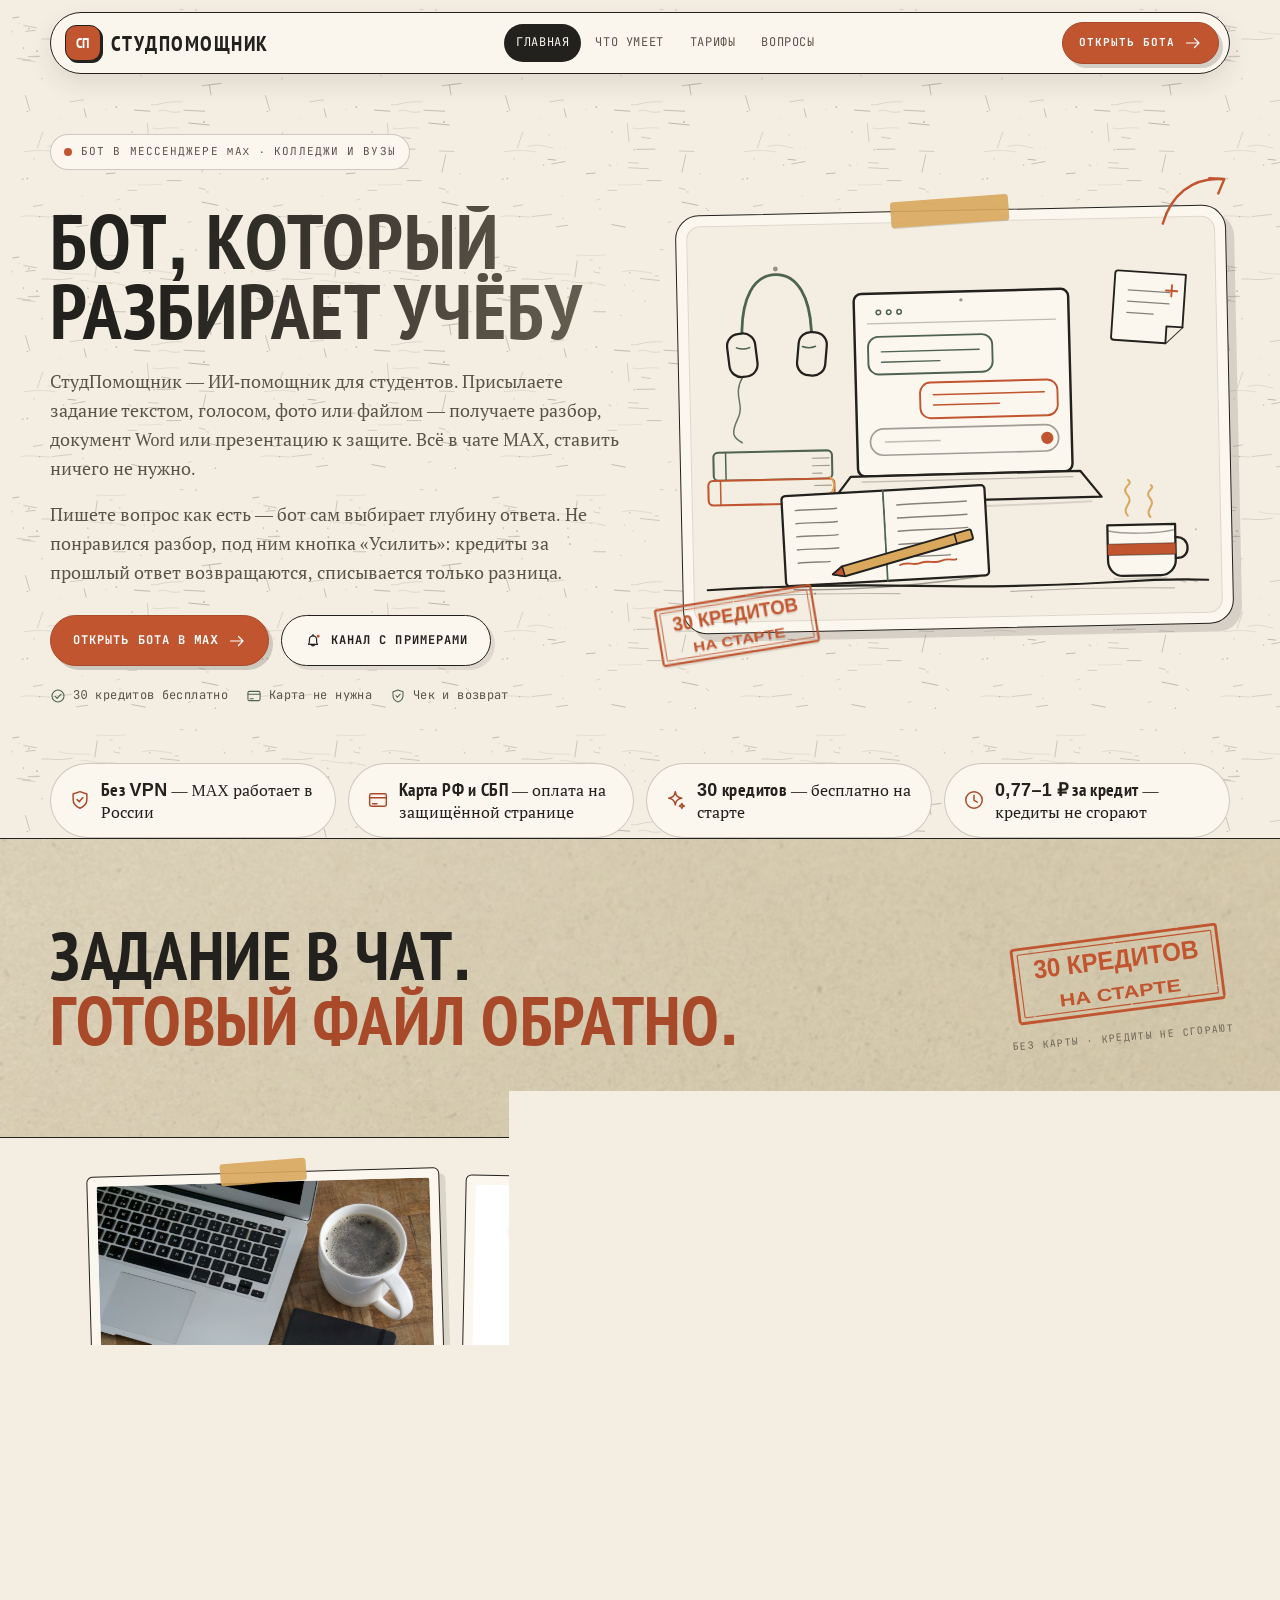
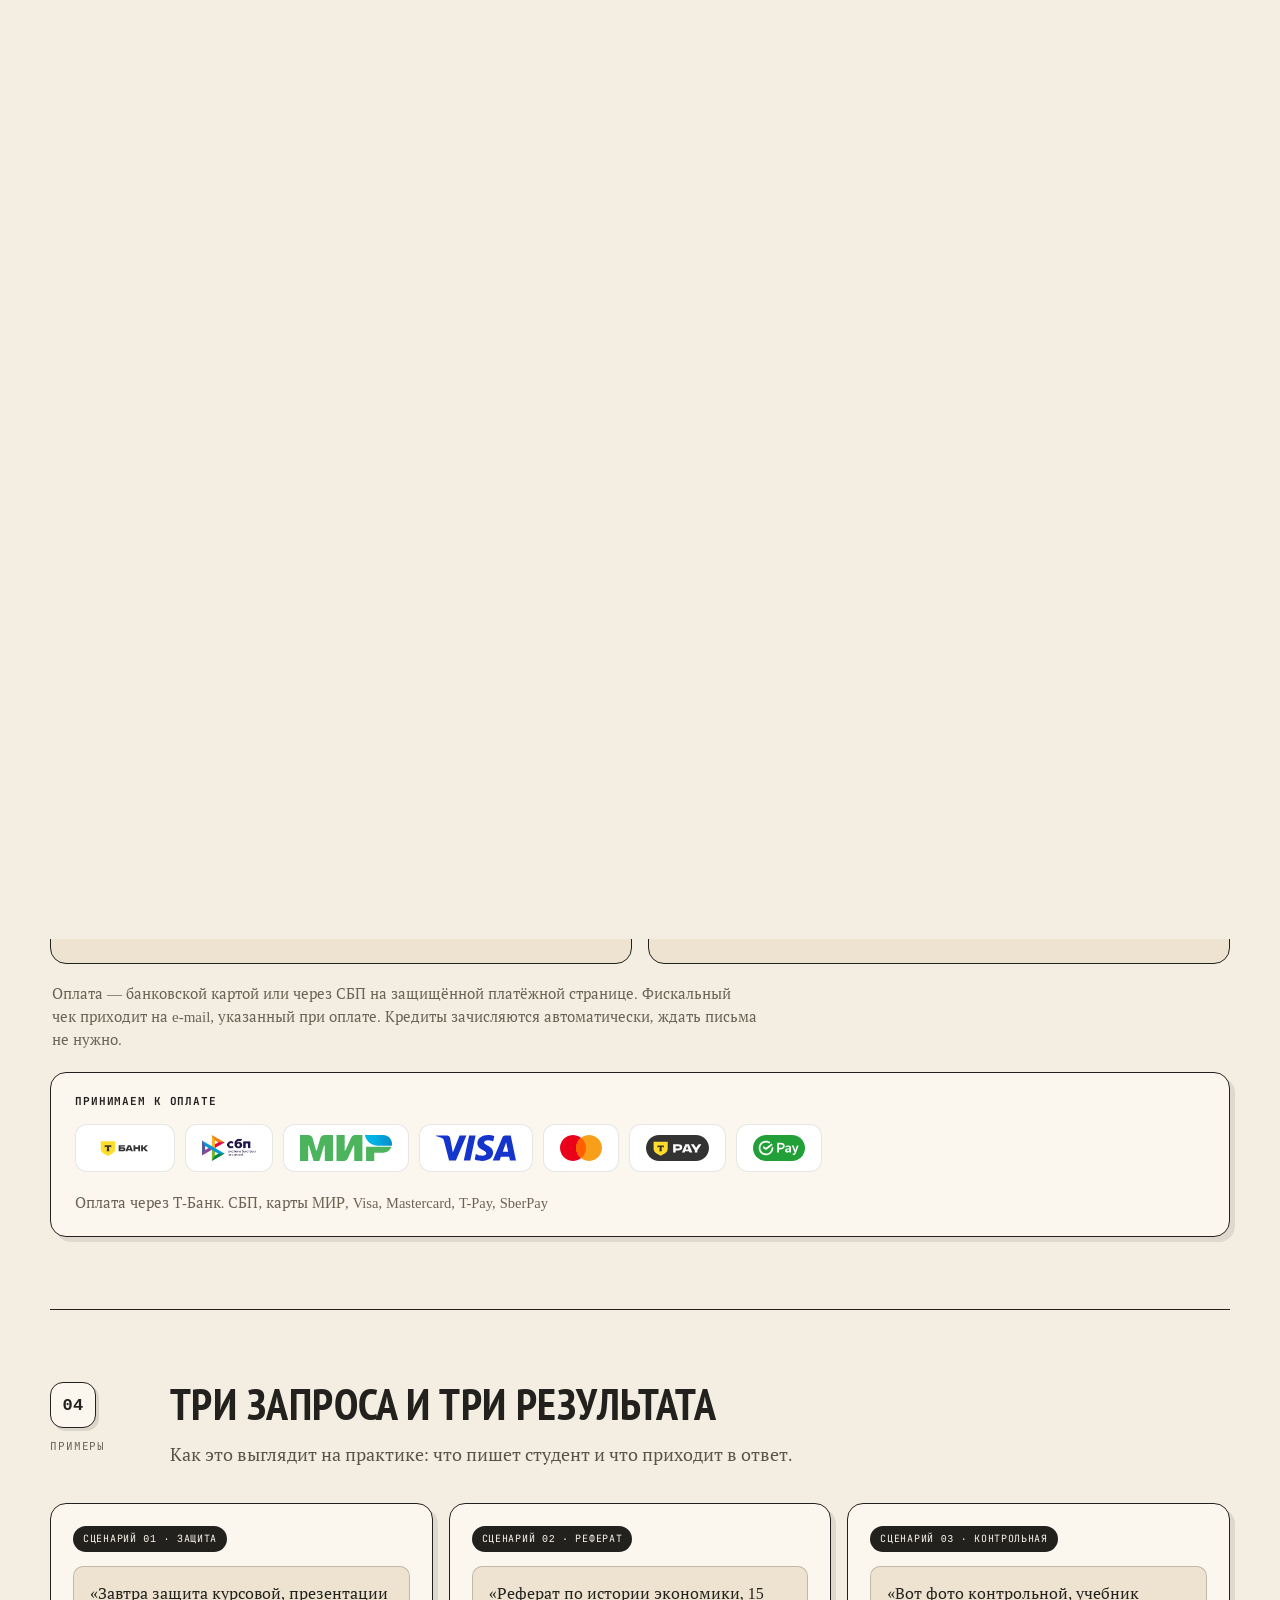
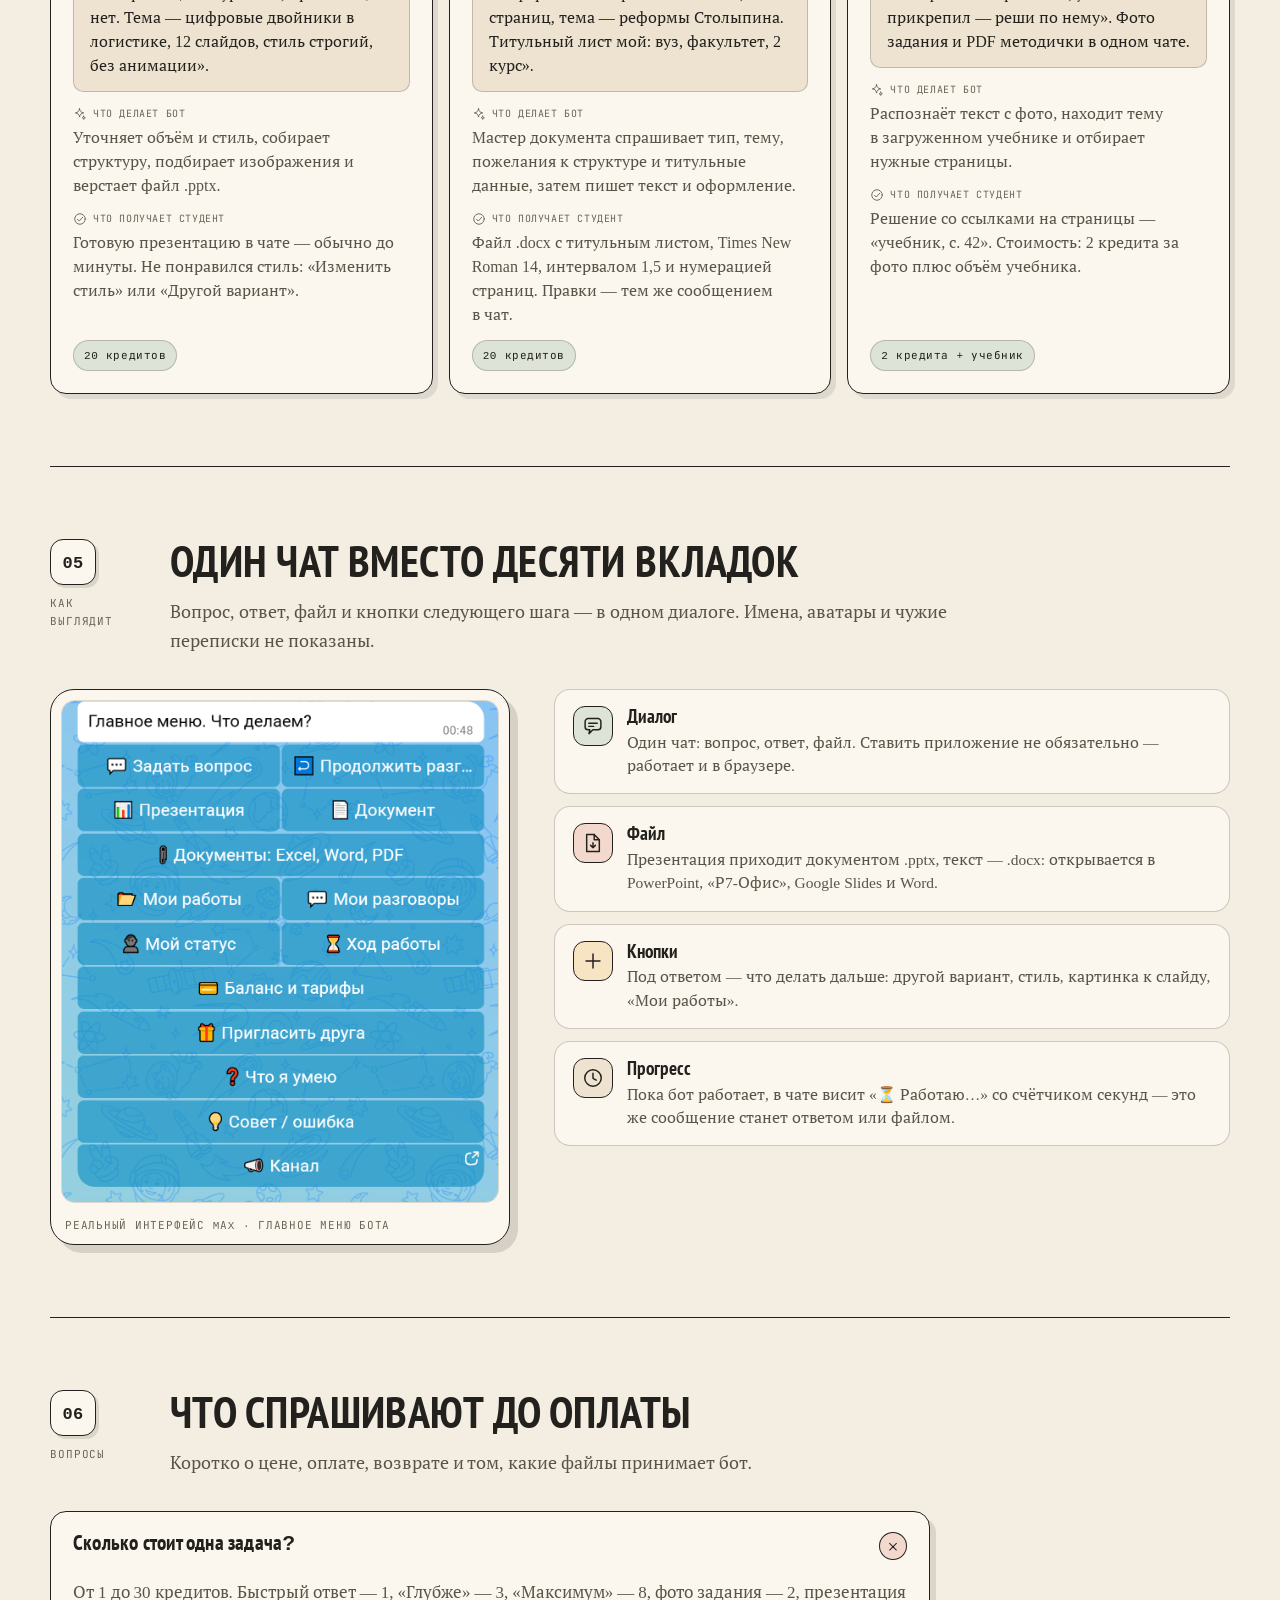
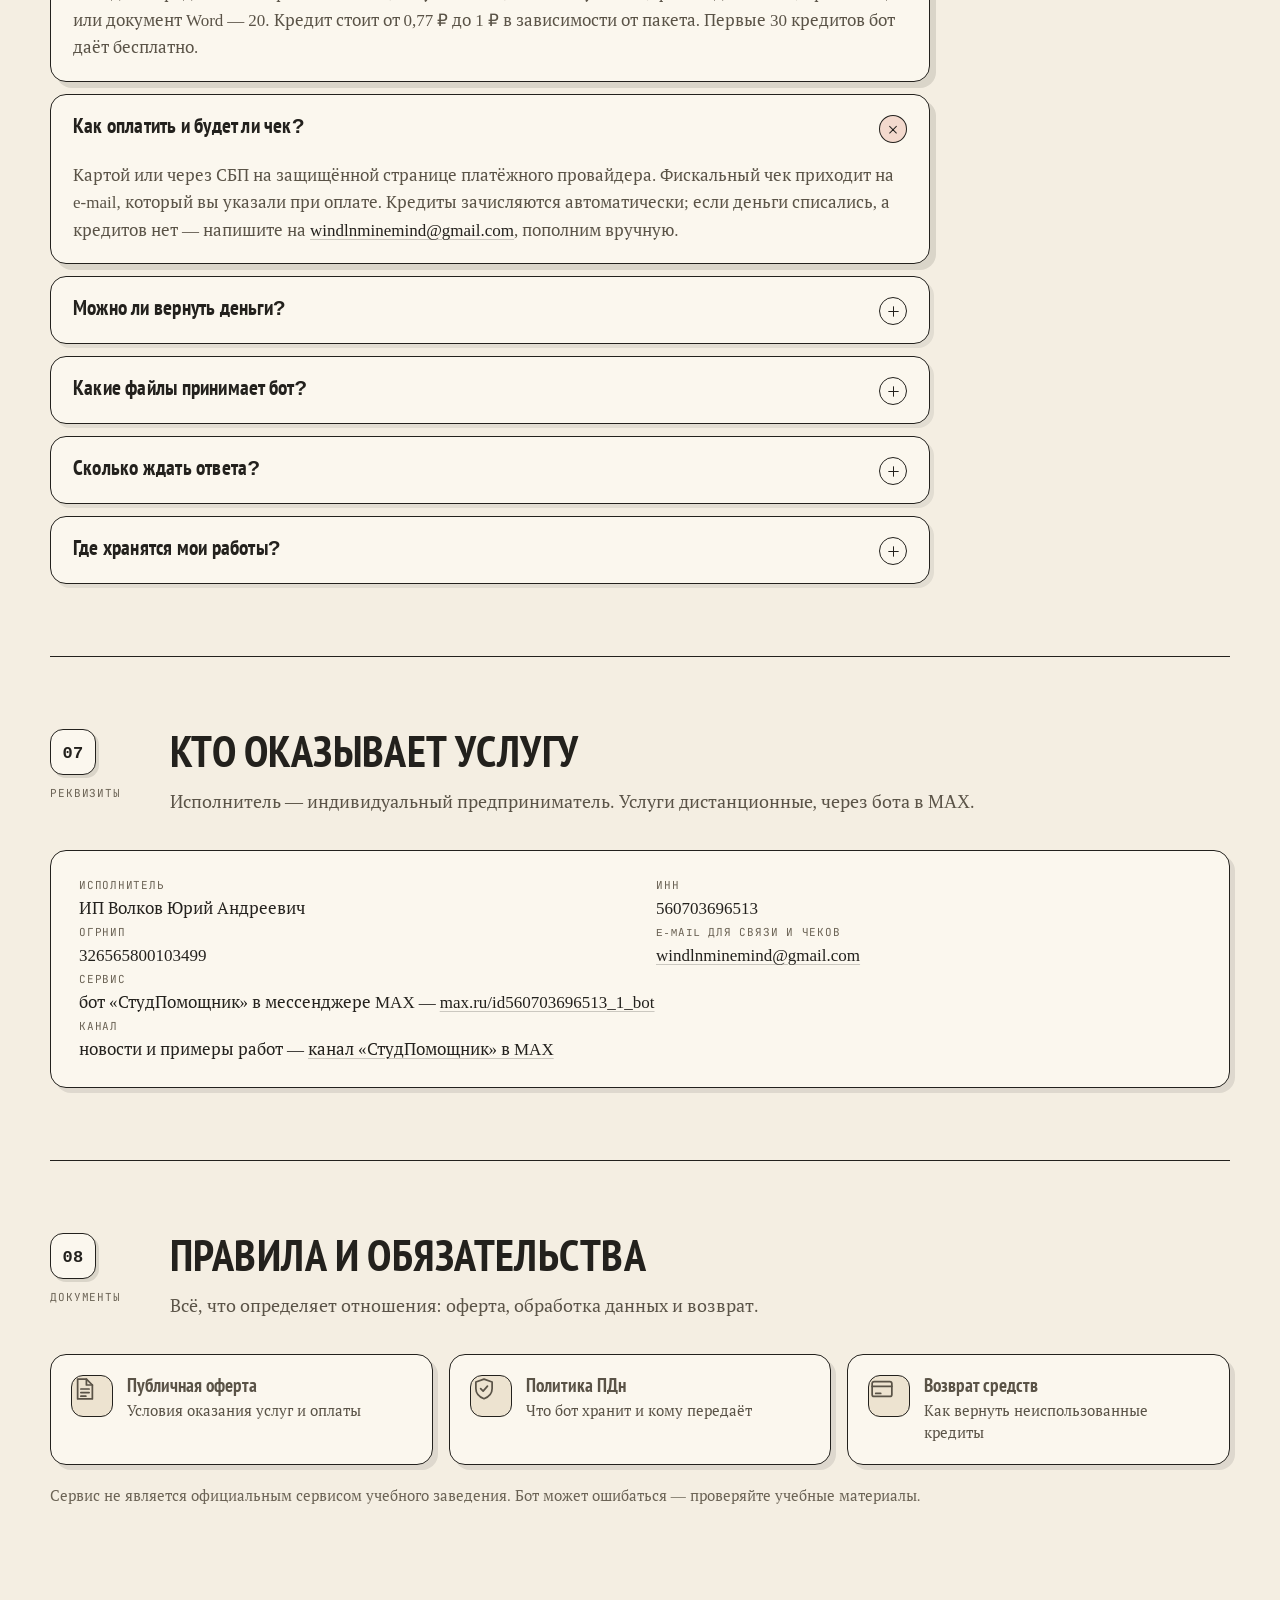
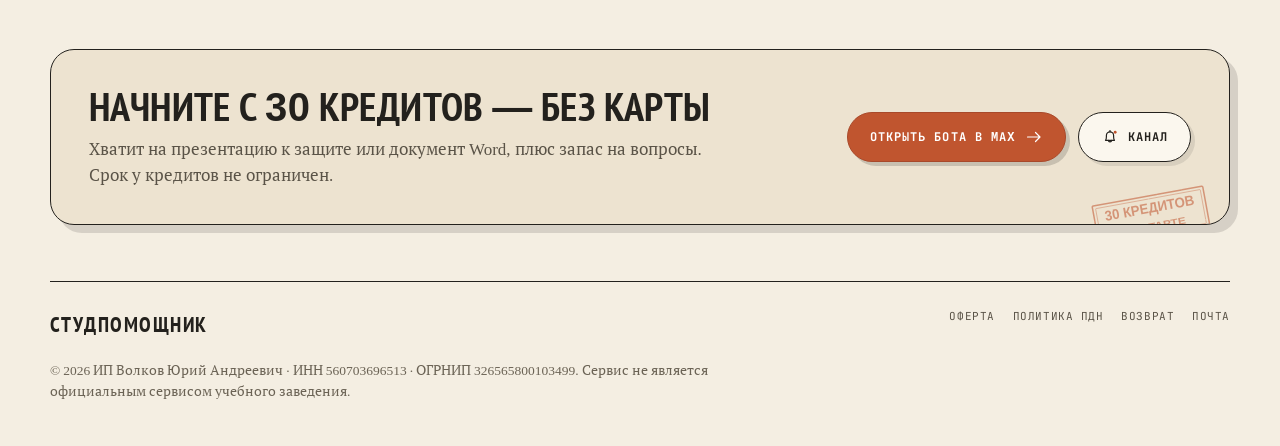
==== commit 0c3fbee3: "Сайт: шесть стилей презентации вместо трёх" ====
--- a/index.html
+++ b/index.html
@@ -158,7 +158,7 @@
   <path d="M9.4 15.2 6.9 20.6M14.6 15.2l2.5 5.4"/>
 </svg></span>
         <h3>Презентация к защите</h3>
-        <p>Файл .pptx: титул, структура, выводы. 12 слайдов или 15, если нужно. Три готовых стиля и «свой» — по вашему примеру.</p>
+        <p>Файл .pptx: титул, структура, выводы. 12 слайдов или 15, если нужно. Шесть готовых стилей и «свой» — по вашему примеру.</p>
         <span class="price-chip">20 кредитов</span>
       </article>
 
--- a/style.css
+++ b/style.css
@@ -346,6 +346,37 @@
 .rate-text{margin:0;font-size:16px;line-height:1.5;color:var(--ink-2)}
 .price-note{font-size:15px;line-height:1.55;color:var(--ink-3);margin:18px 2px 0;max-width:68ch}
 
+/* ───────── принимаем к оплате ───────── */
+.pay{
+  margin-top:20px;padding:20px 24px 22px;
+  background:var(--paper-2);border:1.5px solid var(--ink);border-radius:var(--r);
+  box-shadow:var(--shadow);
+}
+.pay-cap{
+  margin:0 0 14px;font-family:var(--mono);font-size:11px;font-weight:700;
+  letter-spacing:.08em;text-transform:uppercase;color:var(--ink);
+}
+.pay-row{display:flex;flex-wrap:wrap;align-items:stretch;gap:10px;margin:0;padding:0;list-style:none}
+.pay-row li{
+  display:flex;align-items:center;justify-content:center;flex:none;
+  padding:10px 16px;background:#fff;border:1px solid var(--line-soft);border-radius:12px;
+}
+.pay-row img{display:block;height:26px;width:auto;max-width:100%}
+.pay-note{margin:14px 0 0;font-size:14.5px;line-height:1.5;color:var(--ink-3);max-width:74ch}
+@media (max-width:960px) and (min-width:641px){
+  .pay-row{gap:8px}
+  .pay-row li{padding:9px 10px}
+}
+@media (max-width:640px){
+  .pay{padding:16px 14px 18px}
+  .pay-cap{margin:0 0 12px;font-size:10px}
+  .pay-row{display:grid;grid-template-columns:repeat(3,minmax(0,1fr));gap:8px}
+  .pay-row li{padding:9px 6px}
+  .pay-row li:nth-child(3n+1):last-child{grid-column:2}
+  .pay-row img{height:22px}
+  .pay-note{font-size:13.5px}
+}
+
 /* ───────── сценарии ───────── */
 .scenarios{display:grid;grid-template-columns:repeat(3,minmax(0,1fr));gap:16px;align-items:stretch}
 .scenario{
@@ -488,6 +519,12 @@
 .f-nav a:hover{color:var(--terracotta-deep);text-decoration:underline}
 .f-legal{flex-basis:100%;font-size:13.5px;line-height:1.55;color:var(--ink-3);max-width:70ch;margin:0}
 .f-legal a{color:var(--ink-2)}
+.f-pay{flex-basis:100%;display:flex;flex-wrap:wrap;align-items:center;gap:8px 12px;margin:0}
+.f-pay .f-pay-cap{font-family:var(--mono);font-size:10px;letter-spacing:.06em;text-transform:uppercase;color:var(--ink-3);white-space:nowrap}
+.f-pay ul{display:flex;flex-wrap:wrap;align-items:center;gap:6px;margin:0;padding:0;list-style:none}
+.f-pay li{display:flex;align-items:center;padding:5px 9px;background:#fff;border:1px solid var(--line-soft);border-radius:8px}
+.f-pay img{display:block;height:16px;width:auto}
+@media (max-width:640px){.f-pay img{height:15px}.f-pay li{padding:4px 7px}}
 .footer--legal{width:min(900px,calc(100% - 80px))}
 @media (max-width:960px){.footer--legal{width:calc(100% - 44px)}}
 @media (max-width:640px){.footer--legal{width:calc(100% - 36px)}}
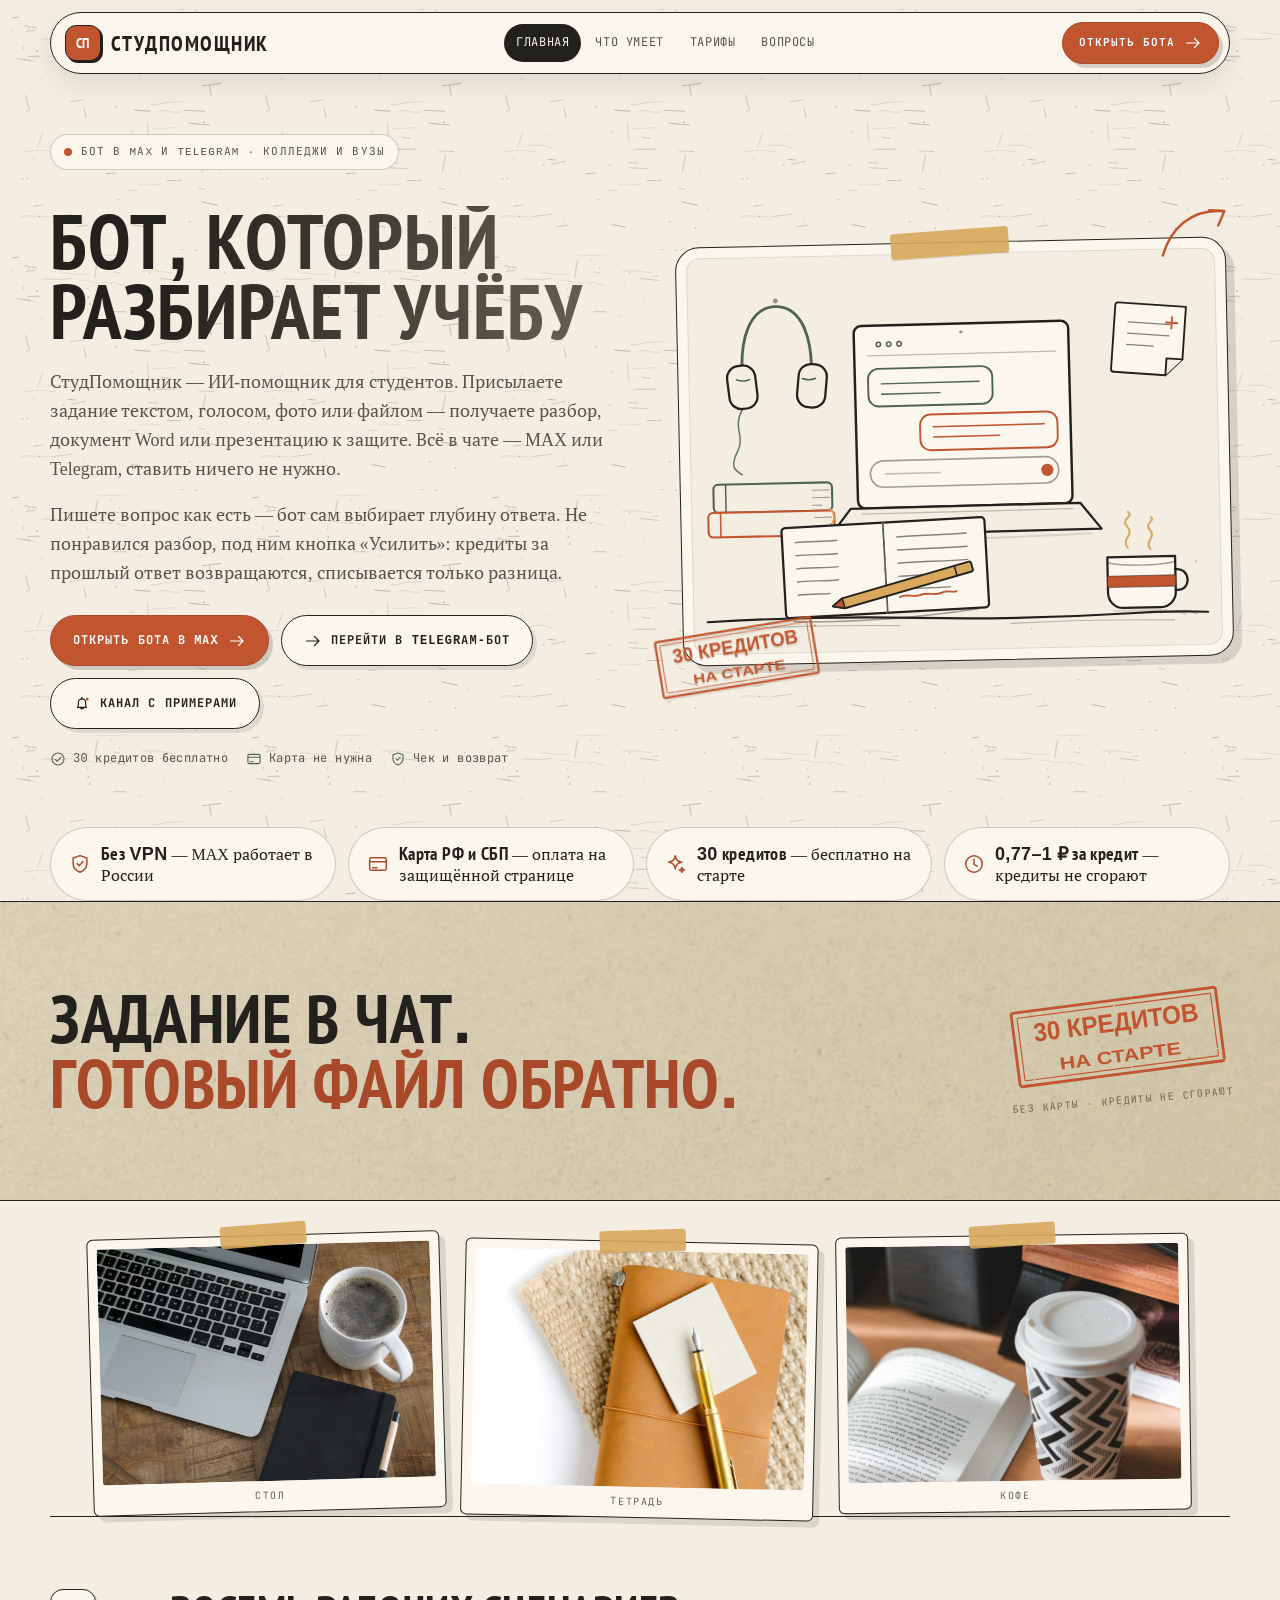
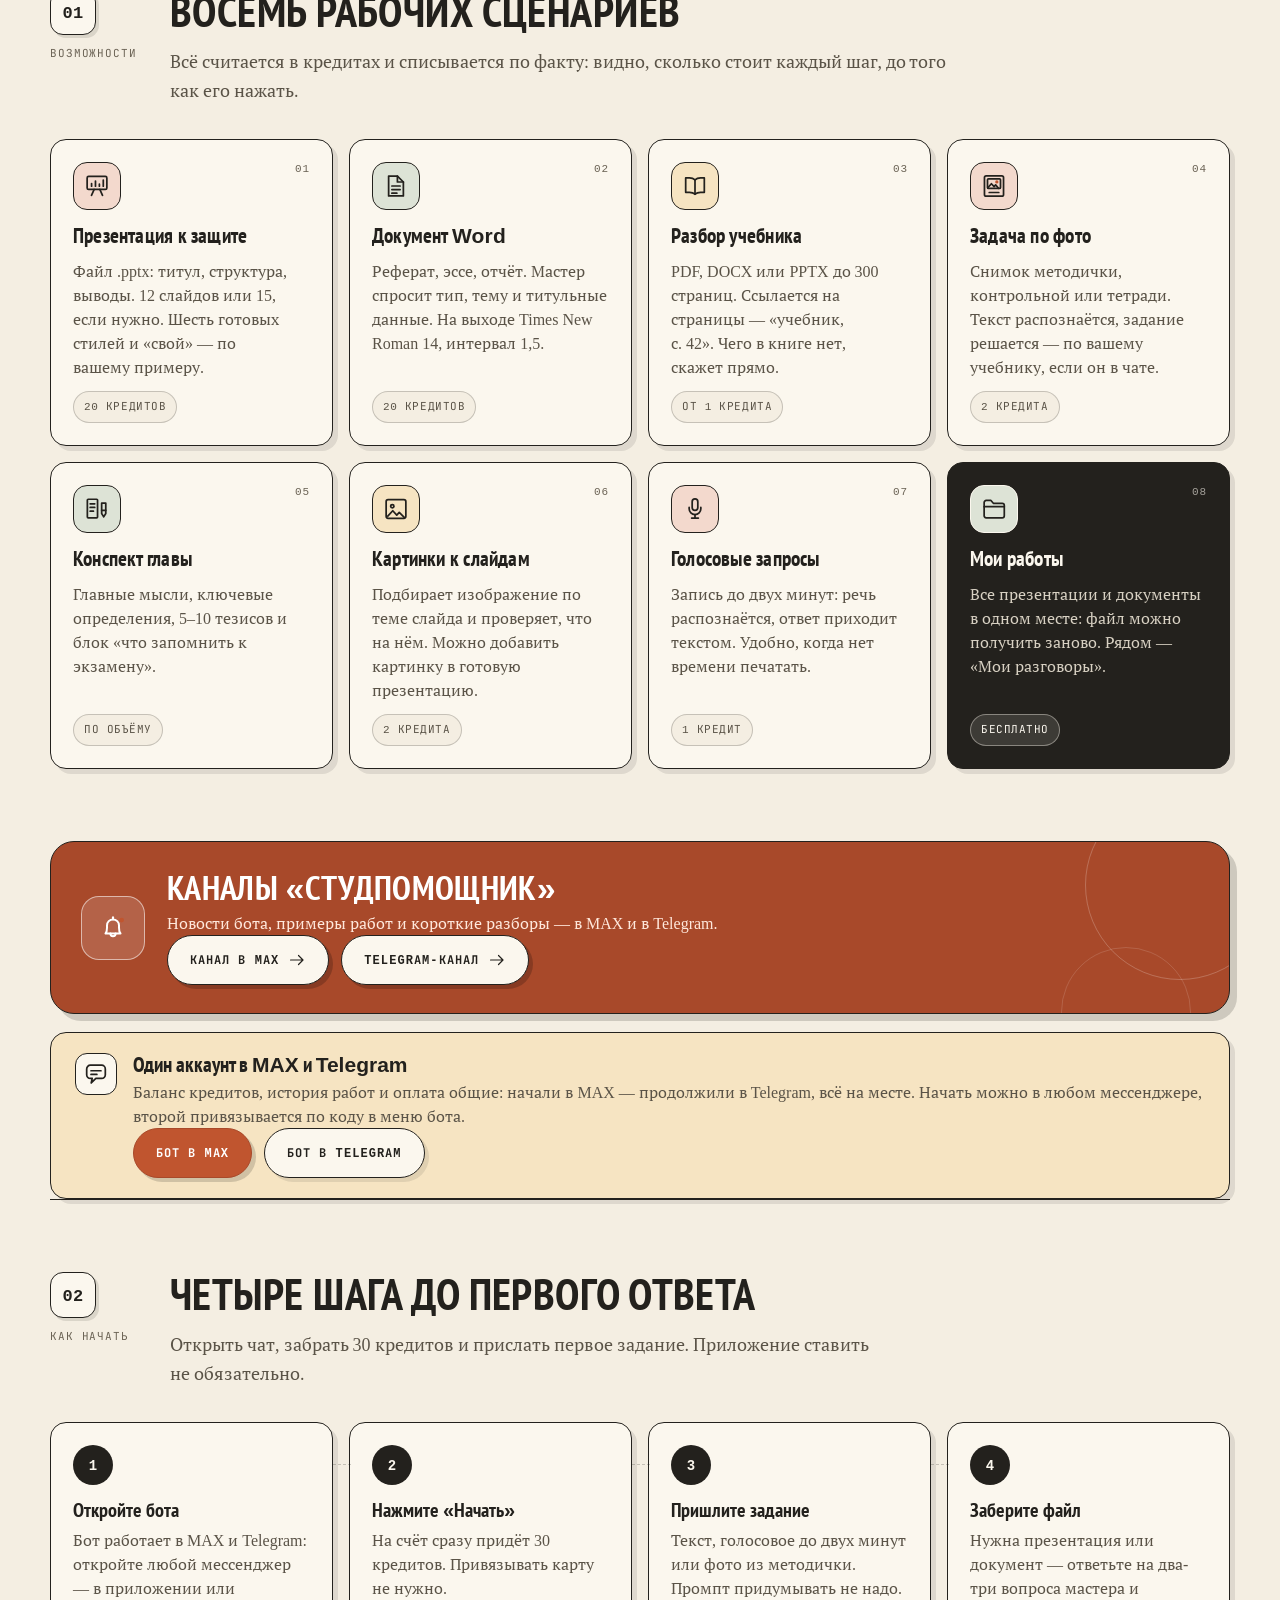
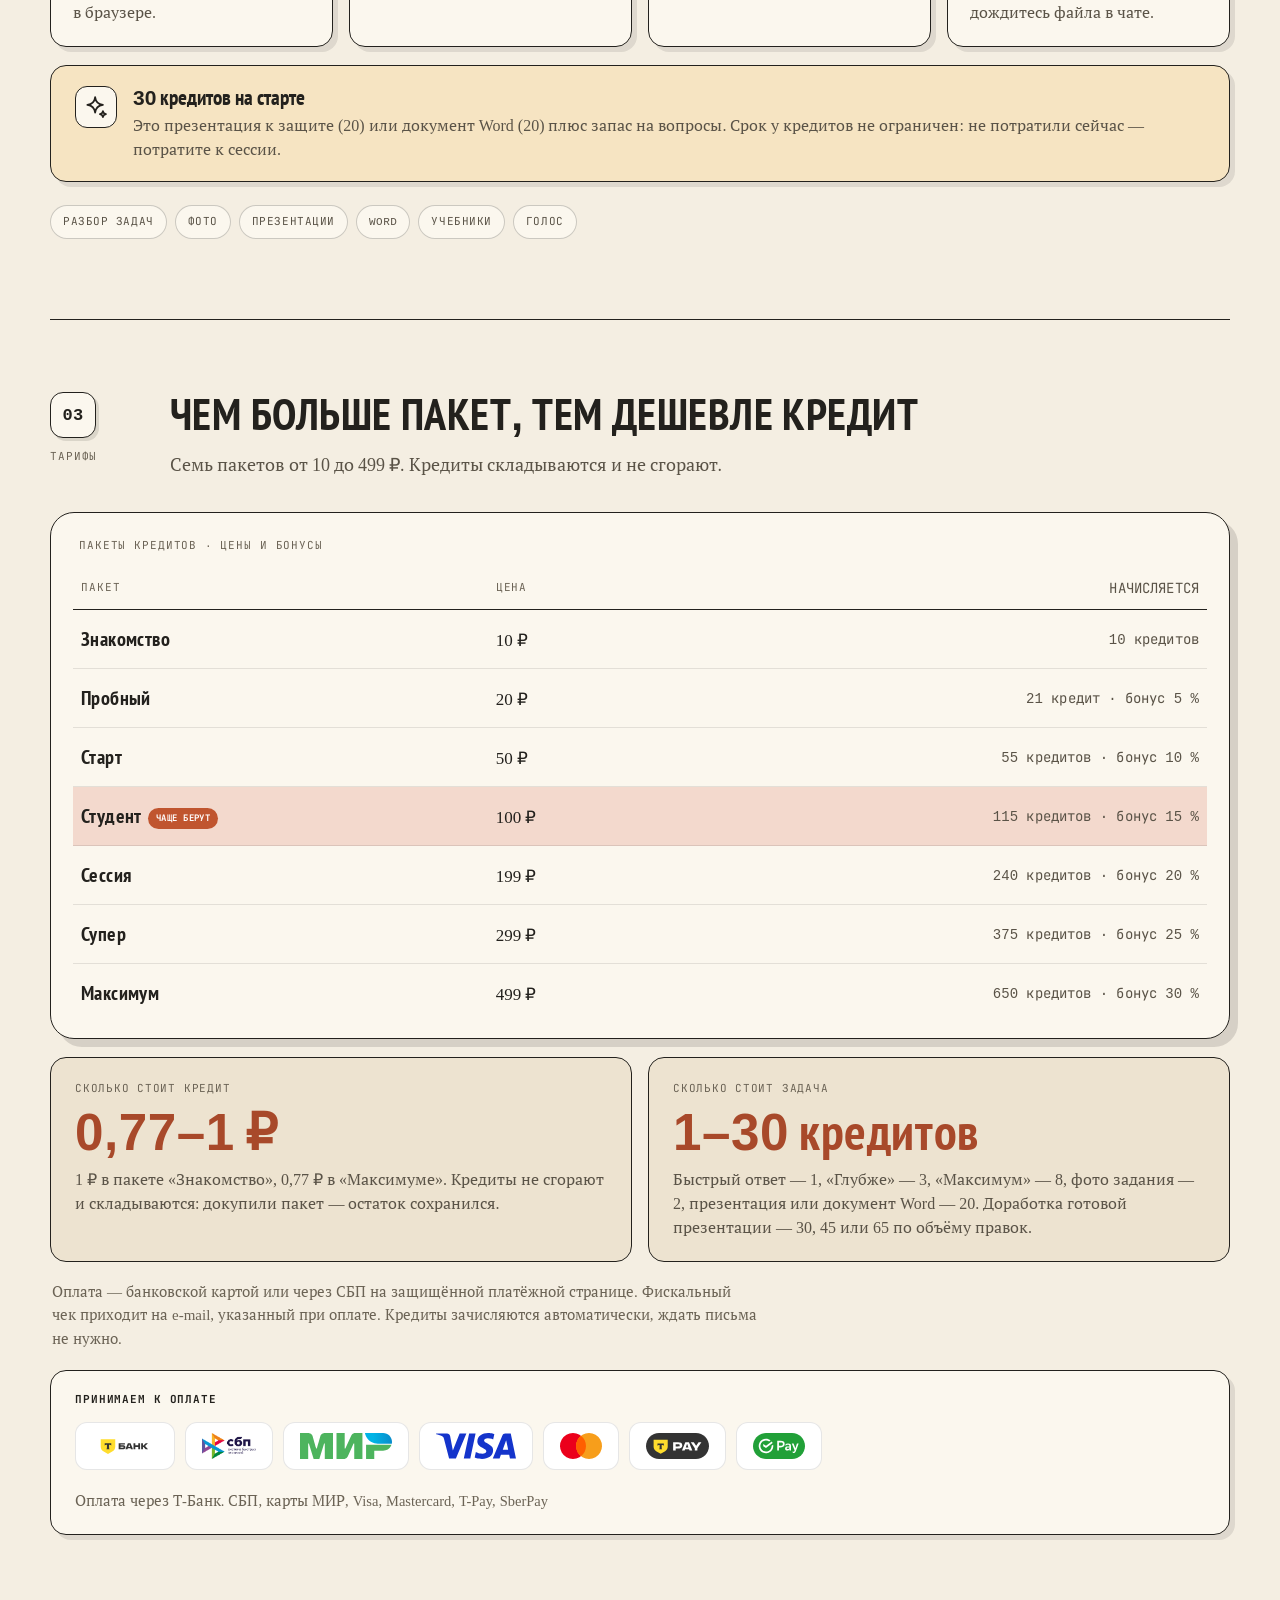
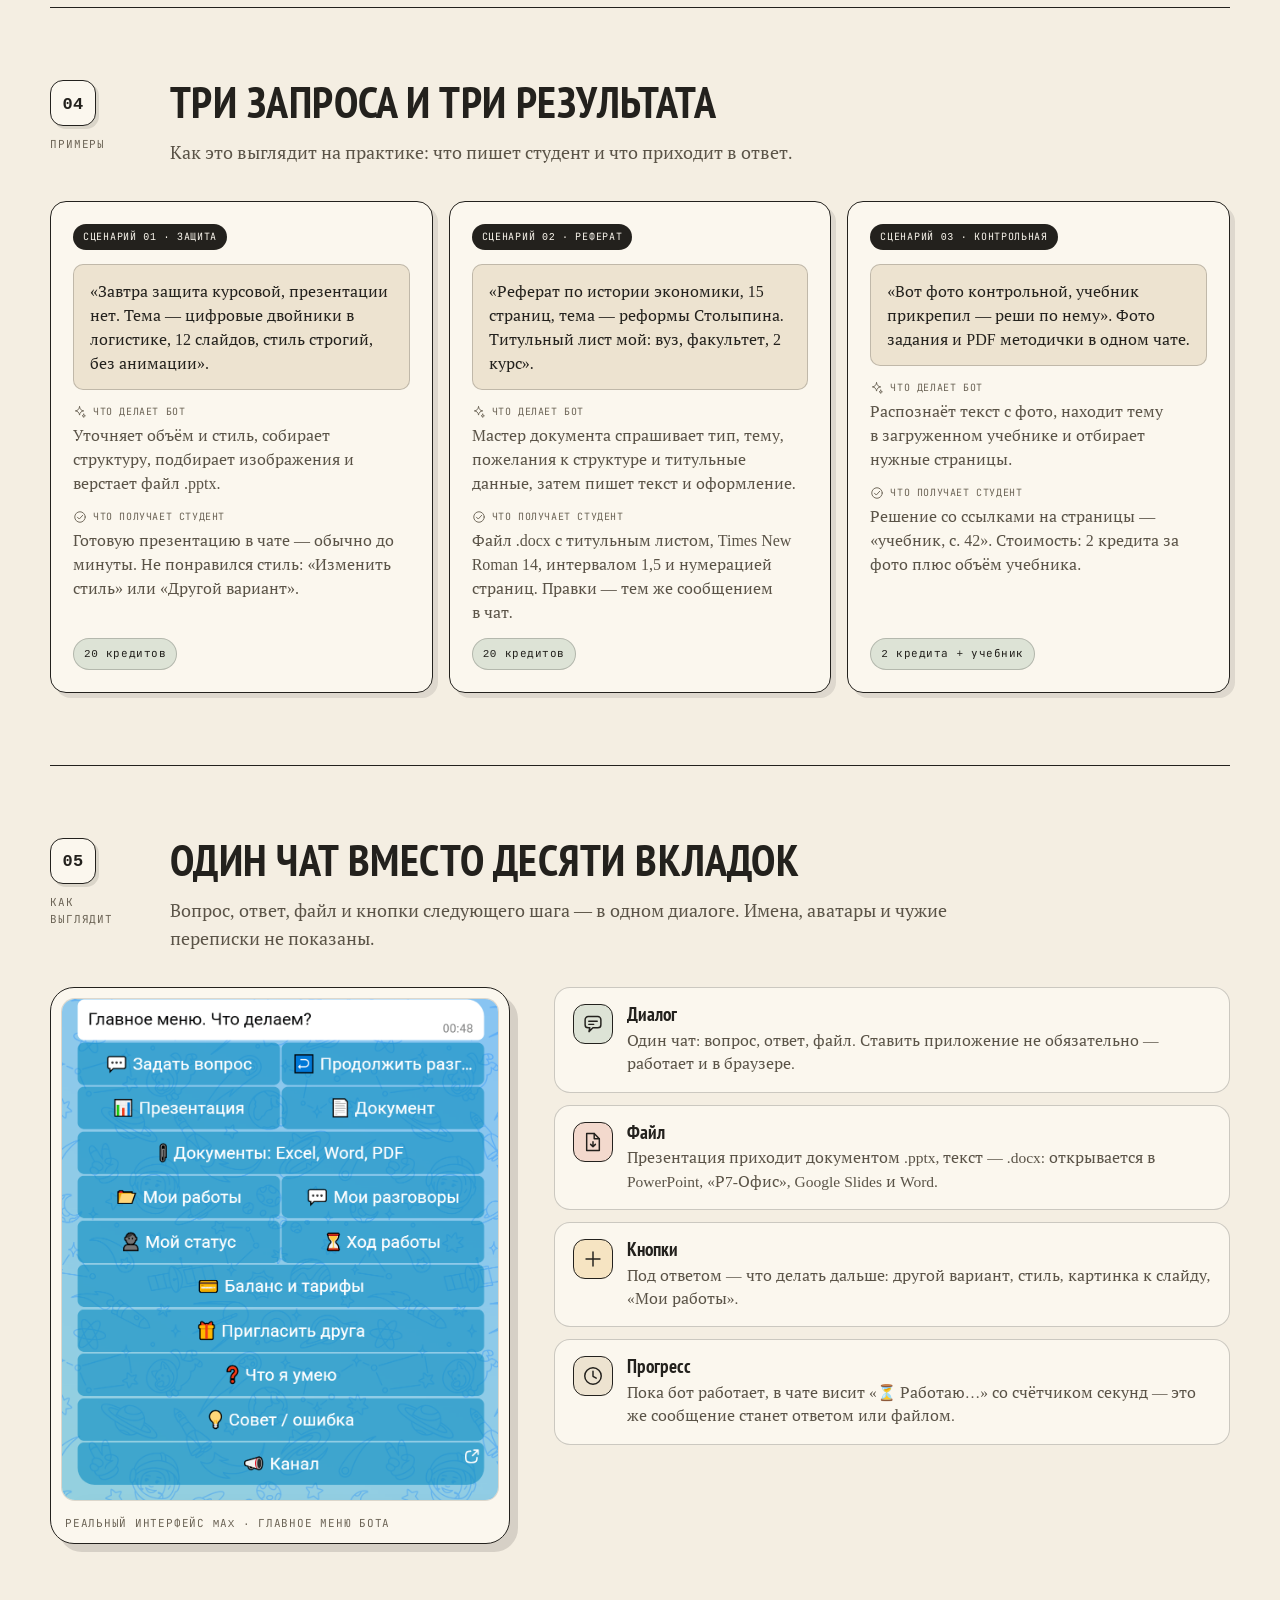
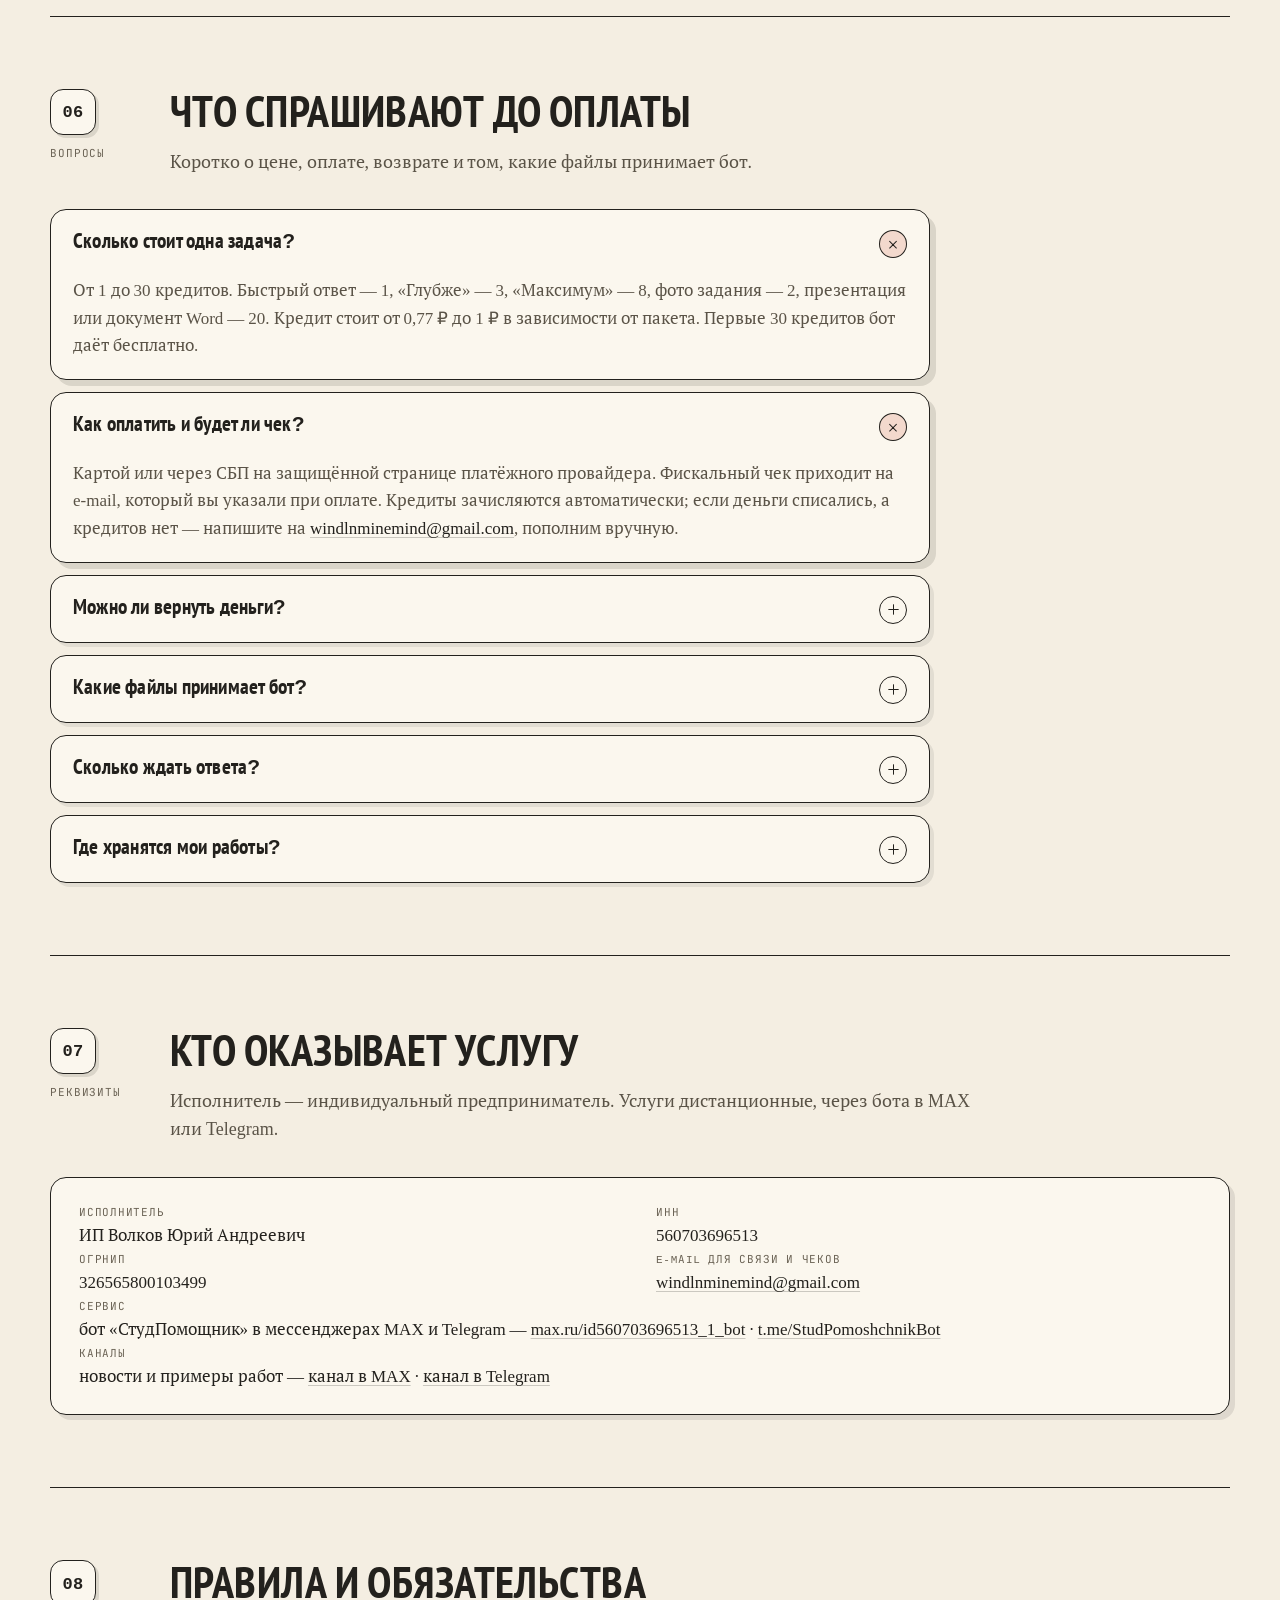
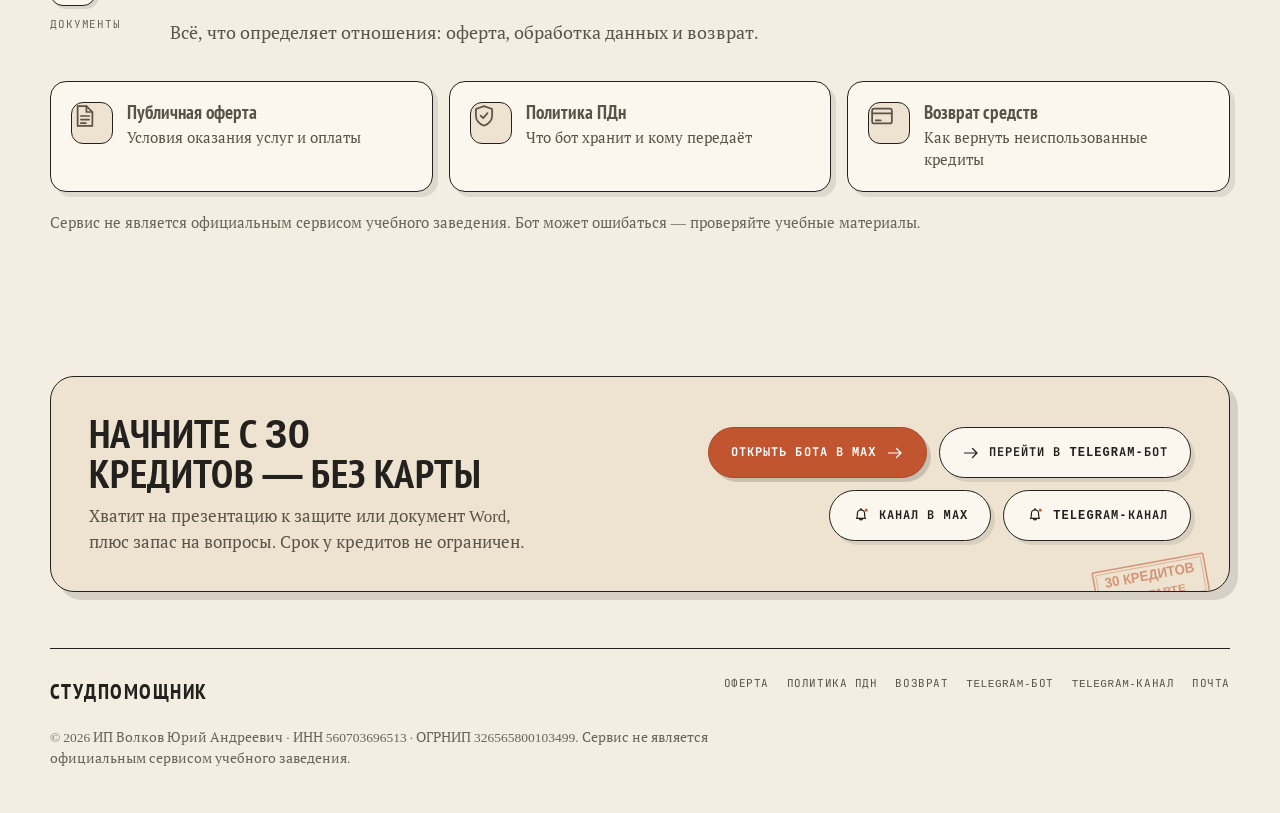
==== commit 85b3dcdf: "Сайт: тёплый конструктивизм v2 — бумага, карточки, рисованные иконки, скриншот бота, фото и спокойно" ====
--- a/index.html
+++ b/index.html
@@ -3,14 +3,14 @@
 <head>
 <meta charset="utf-8">
 <meta name="viewport" content="width=device-width, initial-scale=1">
-<title>СтудПомощник — ИИ-помощник для учёбы в MAX: презентации, Word, разбор задач</title>
-<meta name="description" content="СтудПомощник — бот в мессенджере MAX для студентов: презентация .pptx к защите, документ Word .docx, разбор учебника до 300 страниц, задача по фото, конспект главы. Первые 30 кредитов бесплатно, пакеты от 10 ₽.">
+<title>СтудПомощник — ИИ-помощник для учёбы в MAX и Telegram: презентации, Word, разбор задач</title>
+<meta name="description" content="СтудПомощник — бот в мессенджерах MAX и Telegram для студентов: презентация .pptx к защите, документ Word .docx, разбор учебника до 300 страниц, задача по фото, конспект главы. Первые 30 кредитов бесплатно, пакеты от 10 ₽.">
 <meta name="theme-color" content="#F4EEE2">
 <link rel="icon" href="assets/favicon.svg" type="image/svg+xml">
 <link rel="stylesheet" href="style.css">
 <meta property="og:type" content="website">
-<meta property="og:title" content="СтудПомощник — бот, который разбирает учёбу">
-<meta property="og:description" content="Презентация к защите, документ Word, разбор учебника и задача по фото — в одном чате MAX. 30 кредитов на старте.">
+<meta property="og:title" content="СтудПомощник — бот, который разбирает учёбу в MAX и Telegram">
+<meta property="og:description" content="Презентация к защите, документ Word, разбор учебника и задача по фото — в одном чате: MAX или Telegram. 30 кредитов на старте.">
 <meta property="og:url" content="https://windlnminemind-dsh.github.io/studentbot-site/">
 <meta property="og:image" content="https://windlnminemind-dsh.github.io/studentbot-site/assets/shots/og.jpg">
 <meta property="og:image:width" content="1200">
@@ -40,15 +40,18 @@
 <div class="wrap">
   <div class="hero">
     <div class="hero-copy">
-      <p class="kicker">Бот в мессенджере MAX · колледжи и вузы</p>
+      <p class="kicker">Бот в MAX и Telegram · колледжи и вузы</p>
       <h1>Бот, который разбирает учёбу</h1>
-      <p class="deck">СтудПомощник — ИИ-помощник для студентов. Присылаете задание текстом, голосом, фото или файлом — получаете разбор, документ Word или презентацию к защите. Всё в чате MAX, ставить ничего не нужно.</p>
+      <p class="deck">СтудПомощник — ИИ-помощник для студентов. Присылаете задание текстом, голосом, фото или файлом — получаете разбор, документ Word или презентацию к защите. Всё в чате — MAX или Telegram, ставить ничего не нужно.</p>
       <p class="deck">Пишете вопрос как есть — бот сам выбирает глубину ответа. Не понравился разбор, под ним кнопка «Усилить»: кредиты за прошлый ответ возвращаются, списывается только разница.</p>
       <p class="actions">
         <a class="btn btn--primary" href="https://max.ru/id560703696513_1_bot">Открыть бота в MAX<svg class="ico" aria-hidden="true" focusable="false" xmlns="http://www.w3.org/2000/svg" width="24" height="24" viewBox="0 0 24 24" fill="none" stroke="currentColor" stroke-width="1.6" stroke-linecap="round" stroke-linejoin="round">
 <path d="M3.4 12h16.4M14 6l6 6-6 6"/>
 </svg></a>
-        <a class="btn btn--ghost" href="https://max.ru/join/FRB5iQyTfu3UsYE7ZCLg6yTc4qD8Hvfzxe6EtLCDZlC"><svg class="ico" aria-hidden="true" focusable="false" xmlns="http://www.w3.org/2000/svg" width="24" height="24" viewBox="0 0 24 24" fill="none" stroke="currentColor" stroke-width="1.6" stroke-linecap="round" stroke-linejoin="round">
+        <a class="btn btn--ghost" href="https://t.me/StudPomoshchnikBot"><svg class="ico" aria-hidden="true" focusable="false" xmlns="http://www.w3.org/2000/svg" width="24" height="24" viewBox="0 0 24 24" fill="none" stroke="currentColor" stroke-width="1.6" stroke-linecap="round" stroke-linejoin="round">
+<path d="M3.4 12h16.4M14 6l6 6-6 6"/>
+</svg>Перейти в Telegram-бот</a>
+        <a class="btn btn--ghost" href="https://max.ru/join/FRB5iQyTfu3UsYE7ZCLg6yTc4qD8Hvfzxe6EtLCDZlI"><svg class="ico" aria-hidden="true" focusable="false" xmlns="http://www.w3.org/2000/svg" width="24" height="24" viewBox="0 0 24 24" fill="none" stroke="currentColor" stroke-width="1.6" stroke-linecap="round" stroke-linejoin="round">
 <path d="M18 16.4c-1.2-1.3-1.2-2.9-1.2-4.6v-1.9a4.8 4.8 0 0 0-9.6 0v1.9c0 1.7 0 3.3-1.2 4.6Z"/>
   <path d="M9.9 16.4a2.1 2.1 0 0 0 4.2 0"/>
   <path d="M12 3.4v1.6"/>
@@ -251,12 +254,32 @@
   <circle cx="18.9" cy="5.6" r="1.9" fill="#C0552F" stroke="none"/>
 </svg></span>
     <div class="sub-copy">
-      <h2>Канал «СтудПомощник»</h2>
-      <p>Новости бота, примеры работ и короткие разборы учебных задач.</p>
-    </div>
-    <a class="btn" href="https://max.ru/join/FRB5iQyTfu3UsYE7ZCLg6yTc4qD8Hvfzxe6EtLCDZlC">Подписаться<svg class="ico" aria-hidden="true" focusable="false" xmlns="http://www.w3.org/2000/svg" width="24" height="24" viewBox="0 0 24 24" fill="none" stroke="currentColor" stroke-width="1.6" stroke-linecap="round" stroke-linejoin="round">
+      <h2>Каналы «СтудПомощник»</h2>
+      <p>Новости бота, примеры работ и короткие разборы — в MAX и в Telegram.</p>
+      <p class="actions">
+        <a class="btn" href="https://max.ru/join/FRB5iQyTfu3UsYE7ZCLg6yTc4qD8Hvfzxe6EtLCDZlI">Канал в MAX<svg class="ico" aria-hidden="true" focusable="false" xmlns="http://www.w3.org/2000/svg" width="24" height="24" viewBox="0 0 24 24" fill="none" stroke="currentColor" stroke-width="1.6" stroke-linecap="round" stroke-linejoin="round">
 <path d="M3.4 12h16.4M14 6l6 6-6 6"/>
 </svg></a>
+        <a class="btn" href="https://t.me/StudPomoshnikNews">Telegram-канал<svg class="ico" aria-hidden="true" focusable="false" xmlns="http://www.w3.org/2000/svg" width="24" height="24" viewBox="0 0 24 24" fill="none" stroke="currentColor" stroke-width="1.6" stroke-linecap="round" stroke-linejoin="round">
+<path d="M3.4 12h16.4M14 6l6 6-6 6"/>
+</svg></a>
+      </p>
+    </div>
+  </div>
+
+  <div class="notice-card" data-reveal>
+    <span class="tile"><svg class="ico" aria-hidden="true" focusable="false" xmlns="http://www.w3.org/2000/svg" width="24" height="24" viewBox="0 0 24 24" fill="none" stroke="currentColor" stroke-width="1.6" stroke-linecap="round" stroke-linejoin="round">
+<path d="M6.8 3.9h10.4a3.4 3.4 0 0 1 3.4 3.4v5.4a3.4 3.4 0 0 1-3.4 3.4h-5.3l-4.3 4.2.9-4.2H6.8a3.4 3.4 0 0 1-3.4-3.4V7.3a3.4 3.4 0 0 1 3.4-3.4Z"/>
+  <path d="M7.4 9h9.2M7.4 12.4h5.4"/>
+</svg></span>
+    <div>
+      <strong>Один аккаунт в MAX и Telegram</strong>
+      <p>Баланс кредитов, история работ и оплата общие: начали в MAX — продолжили в Telegram, всё на месте. Начать можно в любом мессенджере, второй привязывается по коду в меню бота.</p>
+      <p class="actions">
+        <a class="btn btn--primary" href="https://max.ru/id560703696513_1_bot">Бот в MAX</a>
+        <a class="btn btn--ghost" href="https://t.me/StudPomoshchnikBot">Бот в Telegram</a>
+      </p>
+    </div>
   </div>
 
   <section id="how">
@@ -271,7 +294,7 @@
       <article class="step" data-reveal>
         <span class="n">1</span>
         <h3>Откройте бота</h3>
-        <p>Ссылка max.ru/id560703696513_1_bot откроет чат в MAX — в приложении или в браузере.</p>
+        <p>Бот работает в MAX и Telegram: откройте любой мессенджер — в приложении или в браузере.</p>
       </article>
       <article class="step" data-reveal>
         <span class="n">2</span>
@@ -531,7 +554,7 @@
       <div class="sec-num"><b>07</b>Реквизиты</div>
       <div>
         <h2>Кто оказывает услугу</h2>
-        <p class="sec-deck">Исполнитель — индивидуальный предприниматель. Услуги дистанционные, через бота в MAX.</p>
+        <p class="sec-deck">Исполнитель — индивидуальный предприниматель. Услуги дистанционные, через бота в MAX или Telegram.</p>
       </div>
     </div>
     <dl class="info-card">
@@ -539,8 +562,8 @@
       <div><dt>ИНН</dt><dd>560703696513</dd></div>
       <div><dt>ОГРНИП</dt><dd>326565800103499</dd></div>
       <div><dt>E-mail для связи и чеков</dt><dd><a href="mailto:windlnminemind@gmail.com">windlnminemind@gmail.com</a></dd></div>
-      <div class="wide"><dt>Сервис</dt><dd>бот «СтудПомощник» в мессенджере MAX — <a href="https://max.ru/id560703696513_1_bot">max.ru/id560703696513_1_bot</a></dd></div>
-      <div class="wide"><dt>Канал</dt><dd>новости и примеры работ — <a href="https://max.ru/join/FRB5iQyTfu3UsYE7ZCLg6yTc4qD8Hvfzxe6EtLCDZlC">канал «СтудПомощник» в MAX</a></dd></div>
+      <div class="wide"><dt>Сервис</dt><dd>бот «СтудПомощник» в мессенджерах MAX и Telegram — <a href="https://max.ru/id560703696513_1_bot">max.ru/id560703696513_1_bot</a> · <a href="https://t.me/StudPomoshchnikBot">t.me/StudPomoshchnikBot</a></dd></div>
+      <div class="wide"><dt>Каналы</dt><dd>новости и примеры работ — <a href="https://max.ru/join/FRB5iQyTfu3UsYE7ZCLg6yTc4qD8Hvfzxe6EtLCDZlI">канал в MAX</a> · <a href="https://t.me/StudPomoshnikNews">канал в Telegram</a></dd></div>
     </dl>
   </section>
 
@@ -589,12 +612,21 @@
       <a class="btn btn--primary" href="https://max.ru/id560703696513_1_bot">Открыть бота в MAX<svg class="ico" aria-hidden="true" focusable="false" xmlns="http://www.w3.org/2000/svg" width="24" height="24" viewBox="0 0 24 24" fill="none" stroke="currentColor" stroke-width="1.6" stroke-linecap="round" stroke-linejoin="round">
 <path d="M3.4 12h16.4M14 6l6 6-6 6"/>
 </svg></a>
-      <a class="btn btn--ghost" href="https://max.ru/join/FRB5iQyTfu3UsYE7ZCLg6yTc4qD8Hvfzxe6EtLCDZlC"><svg class="ico" aria-hidden="true" focusable="false" xmlns="http://www.w3.org/2000/svg" width="24" height="24" viewBox="0 0 24 24" fill="none" stroke="currentColor" stroke-width="1.6" stroke-linecap="round" stroke-linejoin="round">
+      <a class="btn btn--ghost" href="https://t.me/StudPomoshchnikBot"><svg class="ico" aria-hidden="true" focusable="false" xmlns="http://www.w3.org/2000/svg" width="24" height="24" viewBox="0 0 24 24" fill="none" stroke="currentColor" stroke-width="1.6" stroke-linecap="round" stroke-linejoin="round">
+<path d="M3.4 12h16.4M14 6l6 6-6 6"/>
+</svg>Перейти в Telegram-бот</a>
+      <a class="btn btn--ghost" href="https://max.ru/join/FRB5iQyTfu3UsYE7ZCLg6yTc4qD8Hvfzxe6EtLCDZlI"><svg class="ico" aria-hidden="true" focusable="false" xmlns="http://www.w3.org/2000/svg" width="24" height="24" viewBox="0 0 24 24" fill="none" stroke="currentColor" stroke-width="1.6" stroke-linecap="round" stroke-linejoin="round">
 <path d="M18 16.4c-1.2-1.3-1.2-2.9-1.2-4.6v-1.9a4.8 4.8 0 0 0-9.6 0v1.9c0 1.7 0 3.3-1.2 4.6Z"/>
   <path d="M9.9 16.4a2.1 2.1 0 0 0 4.2 0"/>
   <path d="M12 3.4v1.6"/>
   <circle cx="18.9" cy="5.6" r="1.9" fill="#C0552F" stroke="none"/>
-</svg>Канал</a>
+</svg>Канал в MAX</a>
+      <a class="btn btn--ghost" href="https://t.me/StudPomoshnikNews"><svg class="ico" aria-hidden="true" focusable="false" xmlns="http://www.w3.org/2000/svg" width="24" height="24" viewBox="0 0 24 24" fill="none" stroke="currentColor" stroke-width="1.6" stroke-linecap="round" stroke-linejoin="round">
+<path d="M18 16.4c-1.2-1.3-1.2-2.9-1.2-4.6v-1.9a4.8 4.8 0 0 0-9.6 0v1.9c0 1.7 0 3.3-1.2 4.6Z"/>
+  <path d="M9.9 16.4a2.1 2.1 0 0 0 4.2 0"/>
+  <path d="M12 3.4v1.6"/>
+  <circle cx="18.9" cy="5.6" r="1.9" fill="#C0552F" stroke="none"/>
+</svg>Telegram-канал</a>
     </p>
     <img class="stamp" src="assets/ill/ill-stamp.svg" alt="" width="220" height="88" loading="lazy">
   </div>
@@ -605,6 +637,8 @@
       <a href="oferta.html">Оферта</a>
       <a href="privacy.html">Политика ПДн</a>
       <a href="refund.html">Возврат</a>
+      <a href="https://t.me/StudPomoshchnikBot">Telegram-бот</a>
+      <a href="https://t.me/StudPomoshnikNews">Telegram-канал</a>
       <a href="mailto:windlnminemind@gmail.com">Почта</a>
     </nav>
     <p class="f-legal">© 2026 ИП Волков Юрий Андреевич · ИНН 560703696513 · ОГРНИП 326565800103499. Сервис не является официальным сервисом учебного заведения.</p>
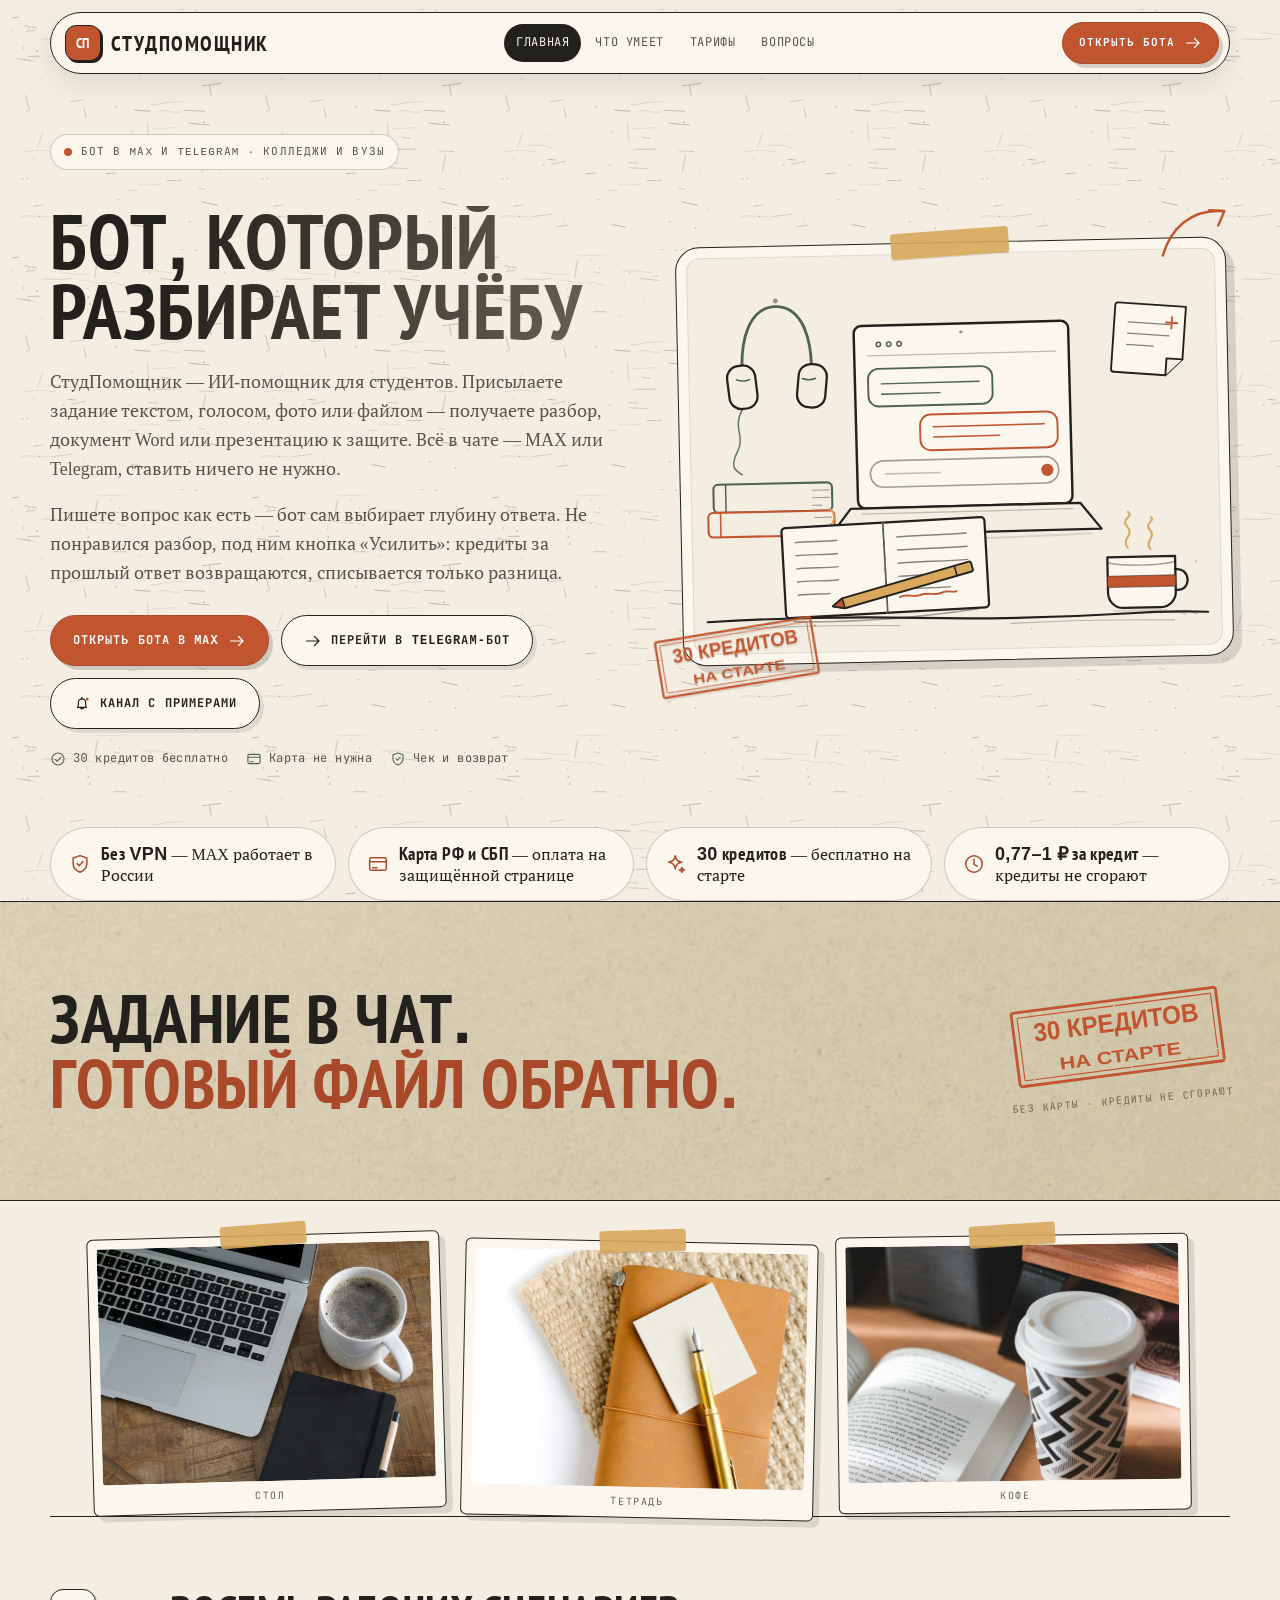
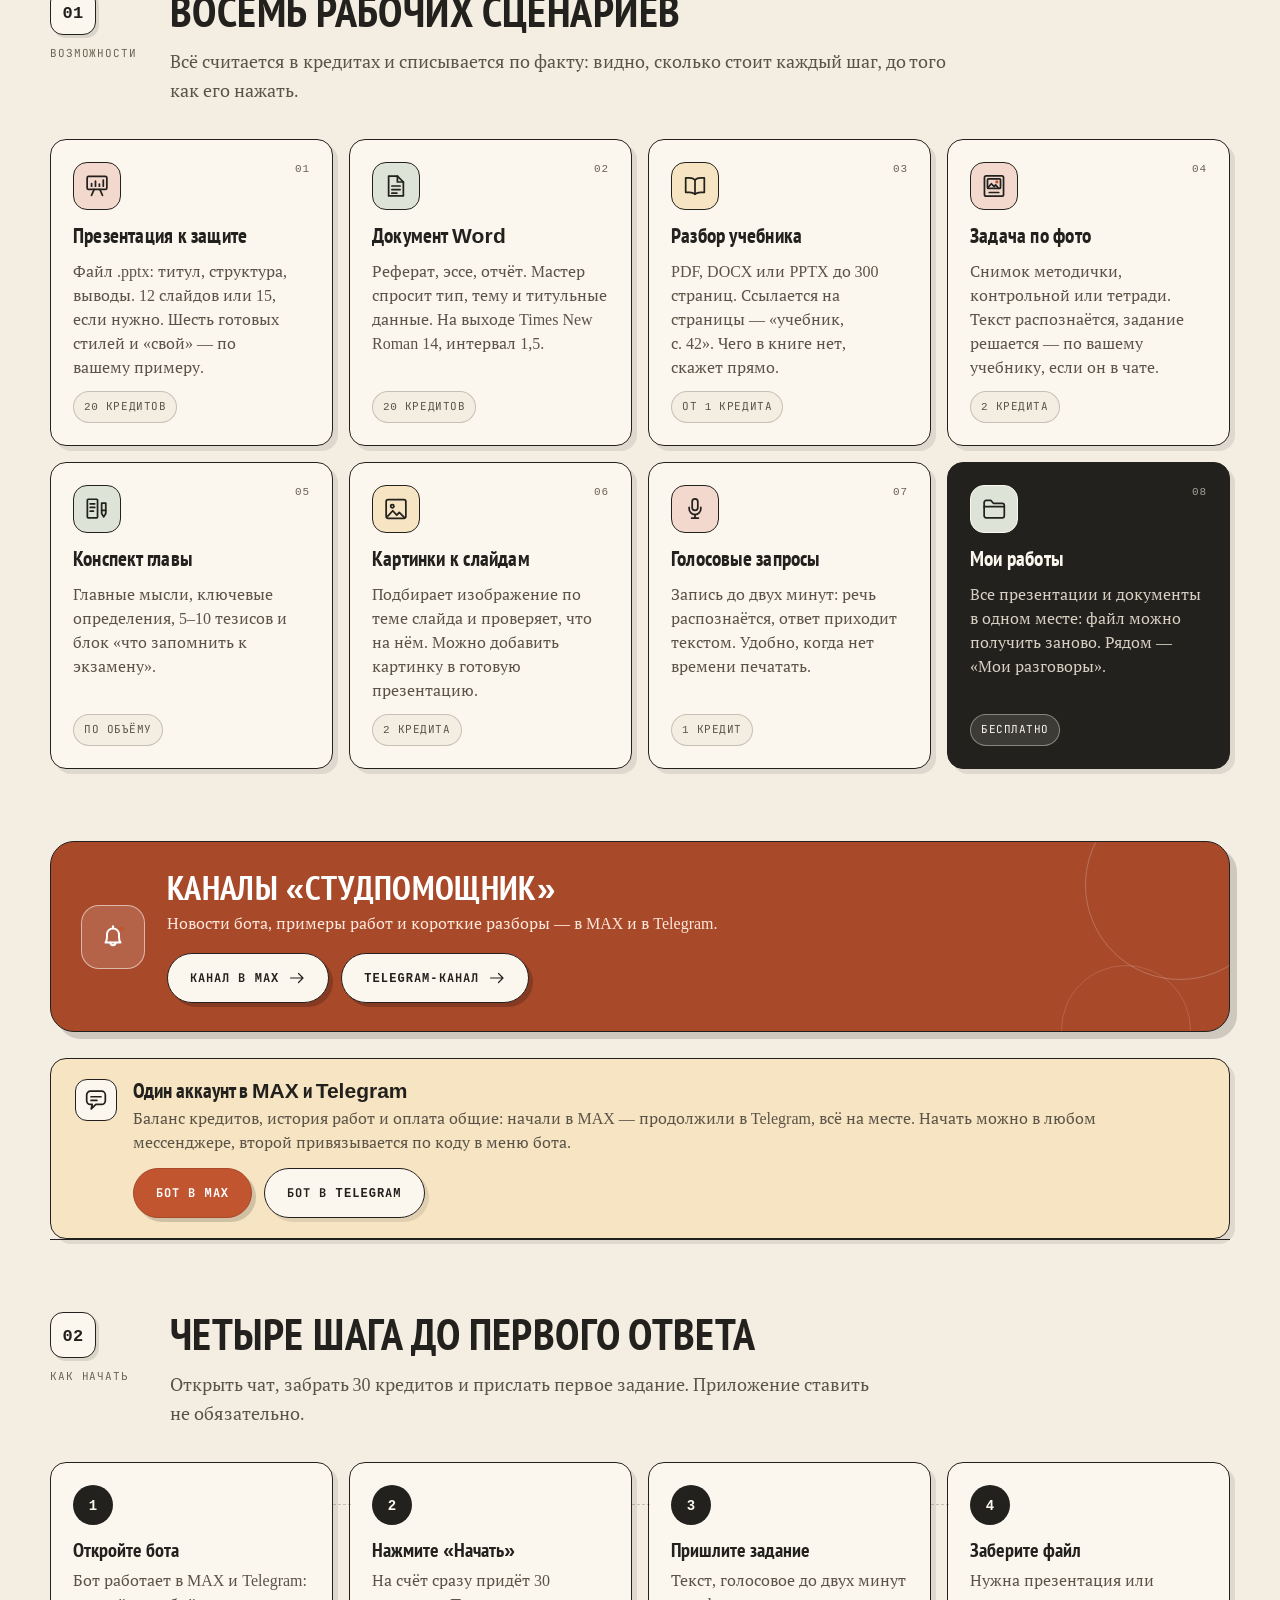
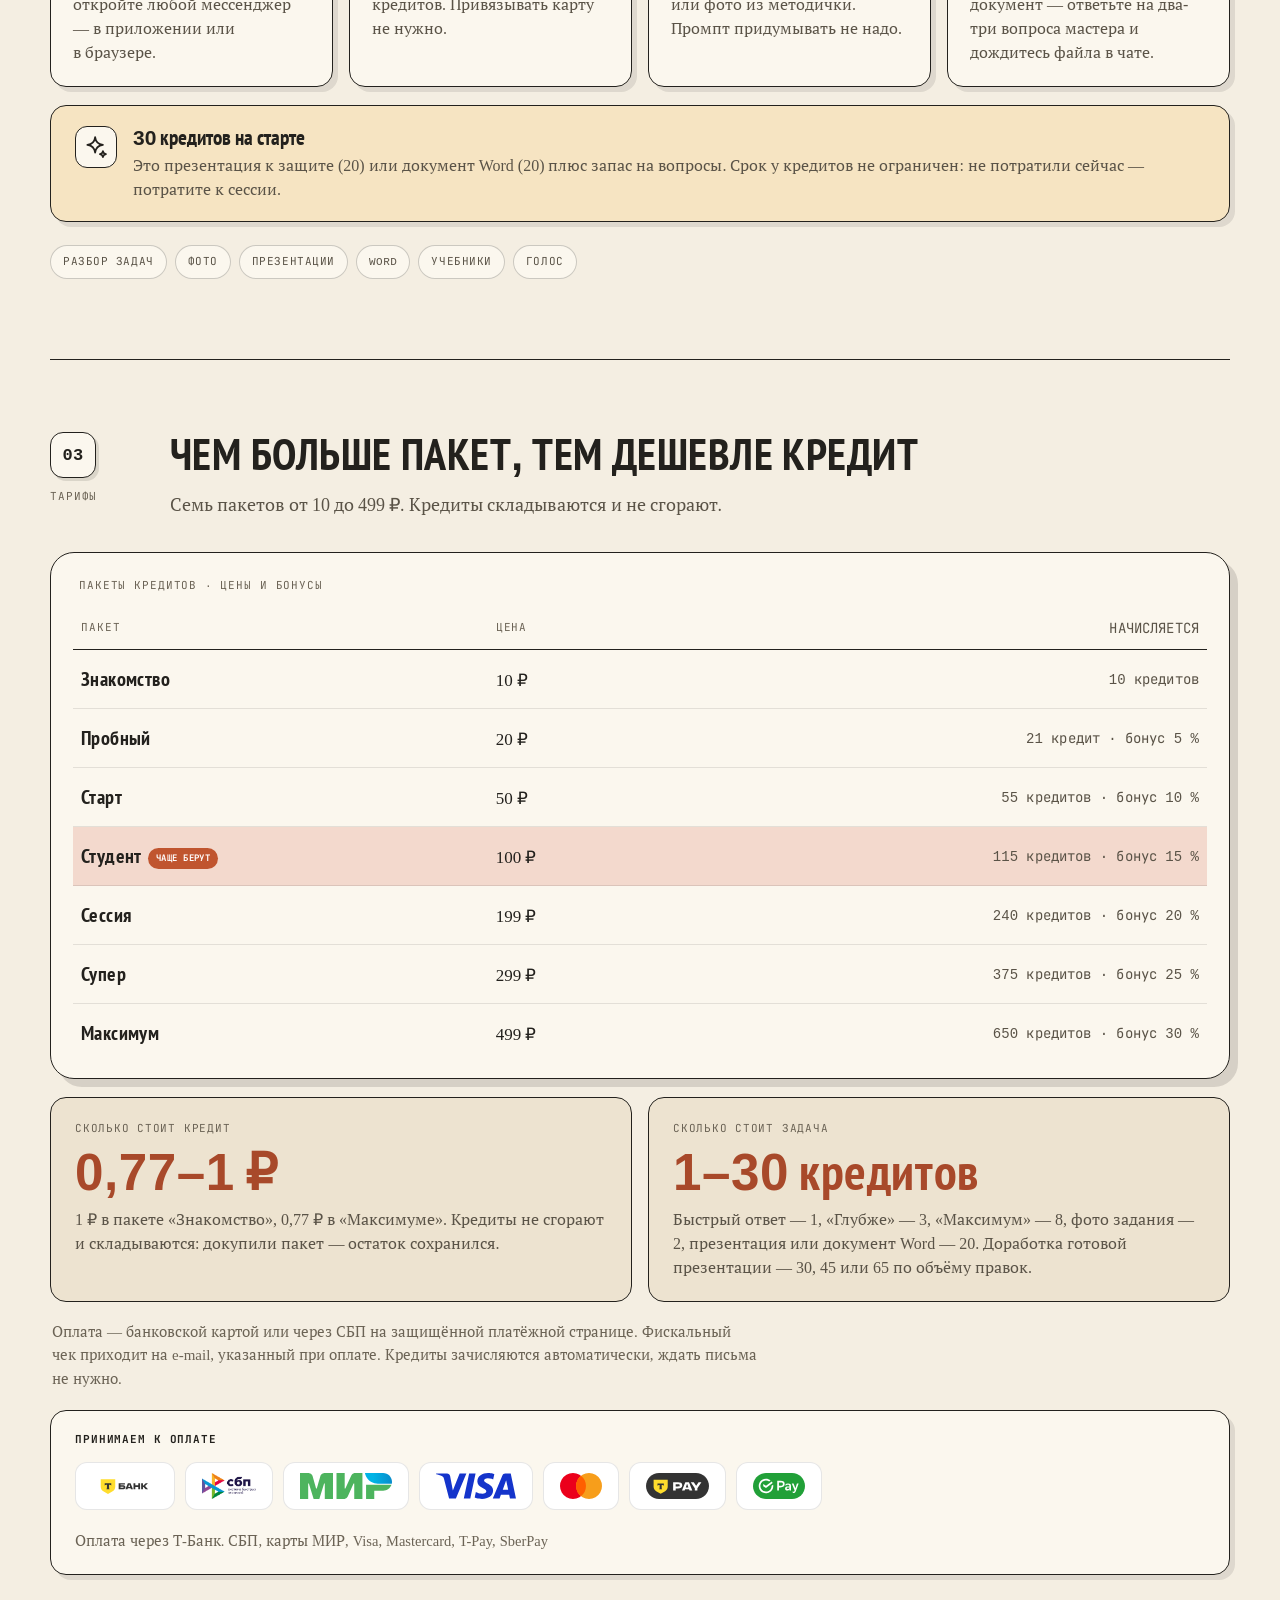
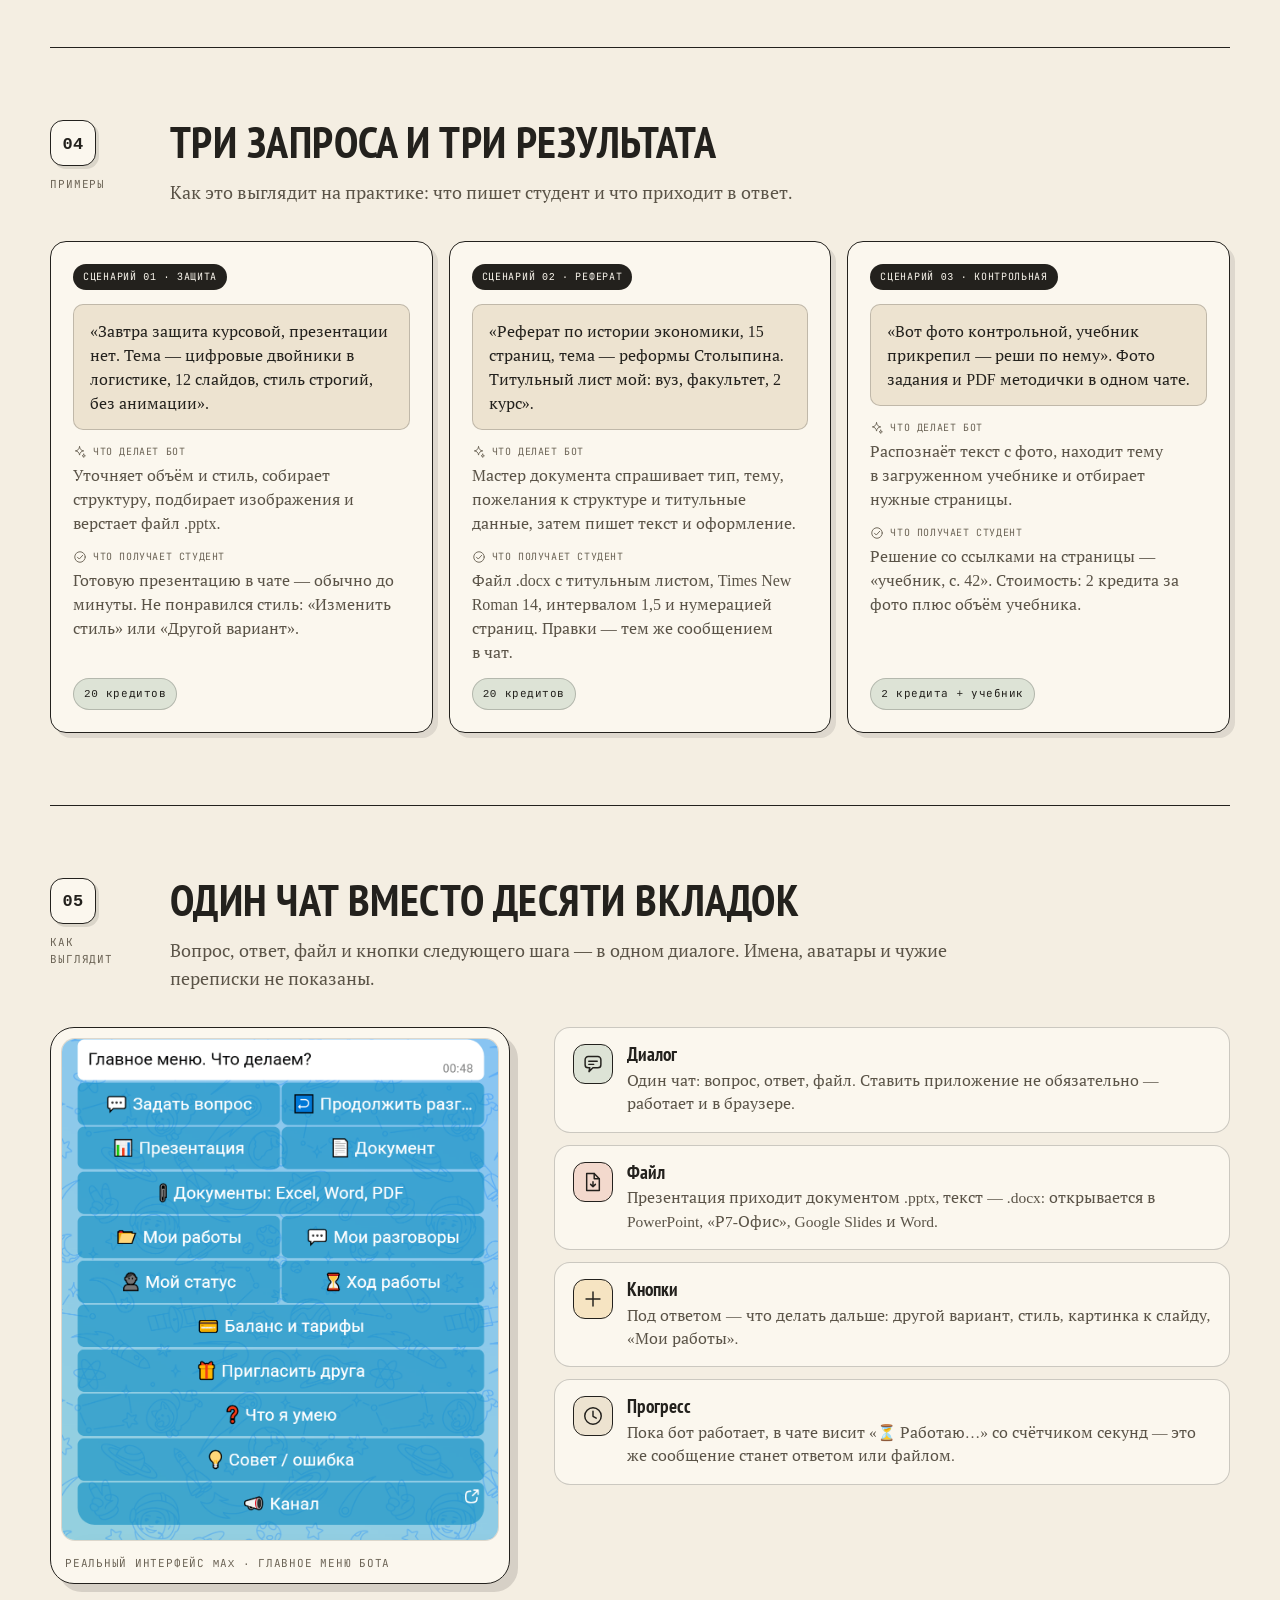
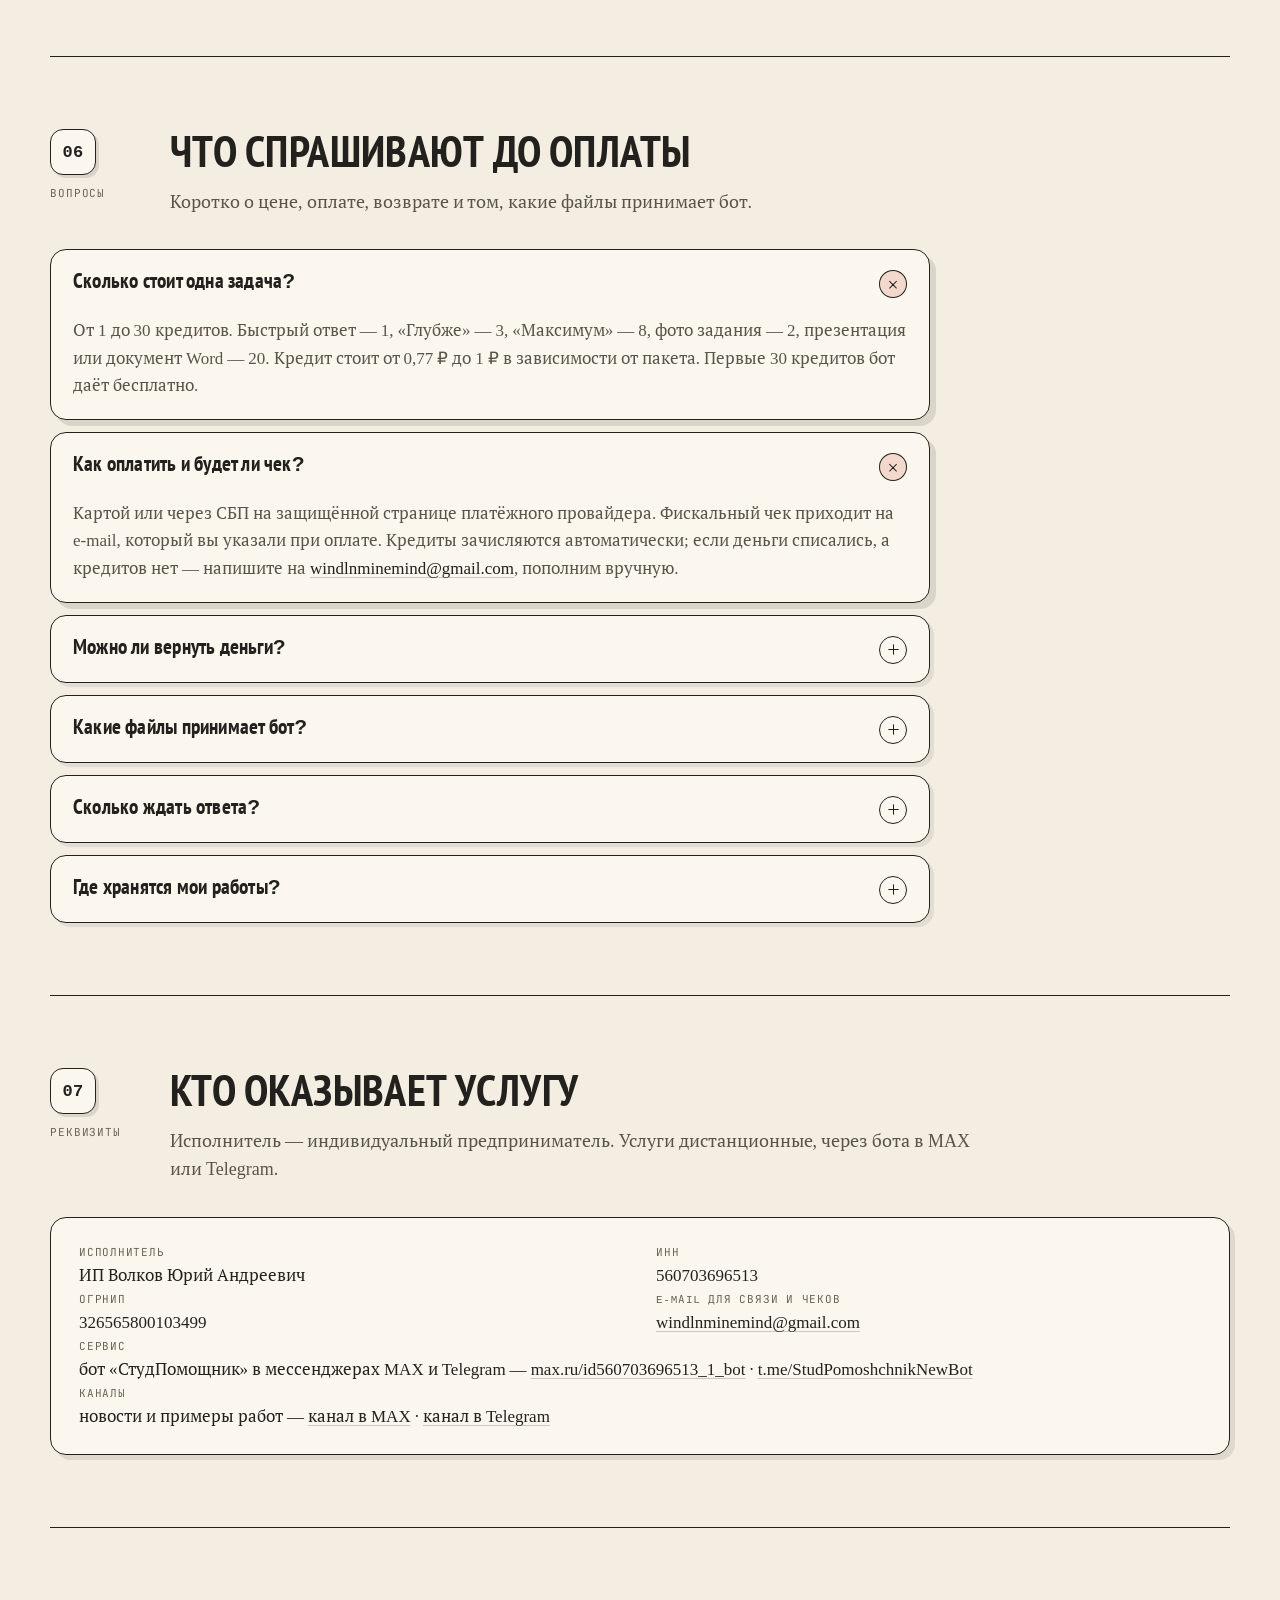
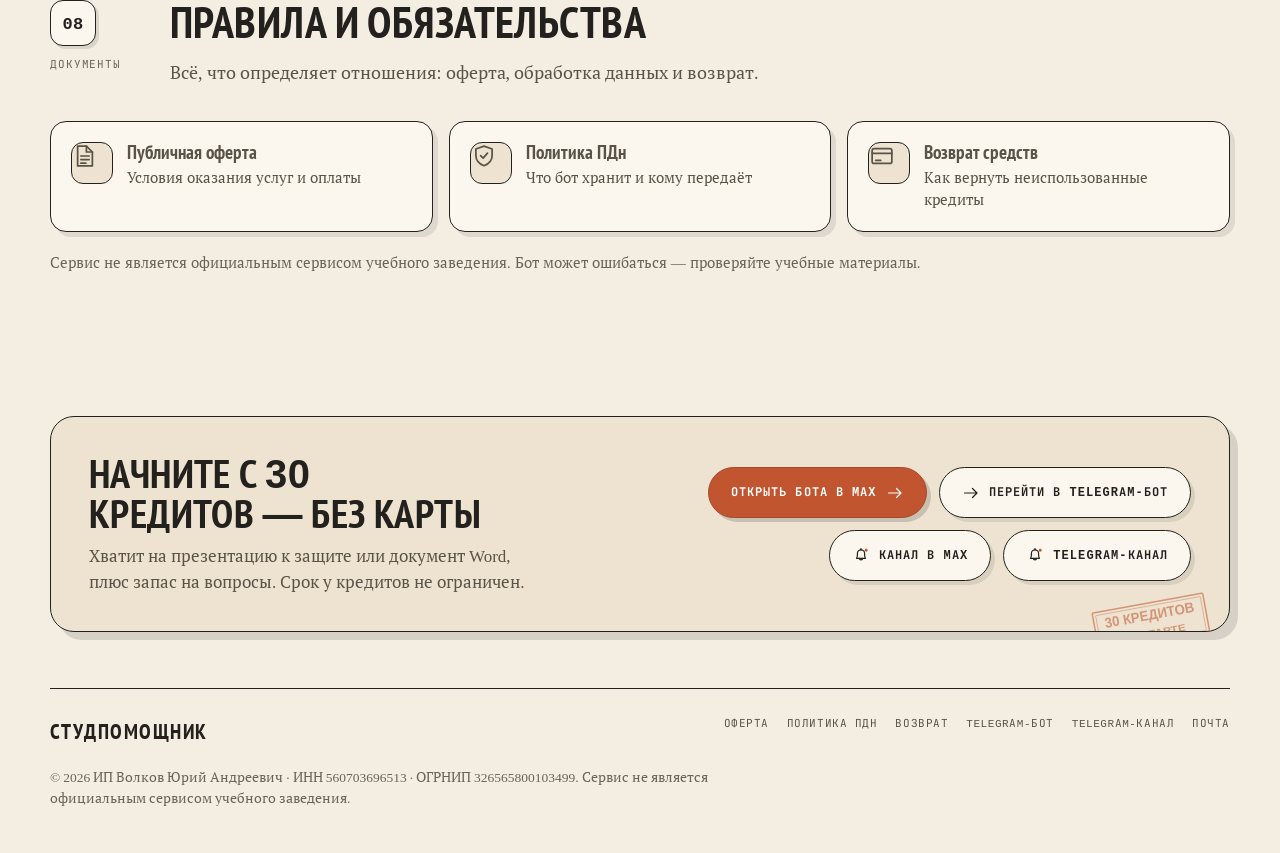
==== commit 1a1aa332: "add index.html" ====
--- a/index.html
+++ b/index.html
@@ -48,7 +48,7 @@
         <a class="btn btn--primary" href="https://max.ru/id560703696513_1_bot">Открыть бота в MAX<svg class="ico" aria-hidden="true" focusable="false" xmlns="http://www.w3.org/2000/svg" width="24" height="24" viewBox="0 0 24 24" fill="none" stroke="currentColor" stroke-width="1.6" stroke-linecap="round" stroke-linejoin="round">
 <path d="M3.4 12h16.4M14 6l6 6-6 6"/>
 </svg></a>
-        <a class="btn btn--ghost" href="https://t.me/StudPomoshchnikBot"><svg class="ico" aria-hidden="true" focusable="false" xmlns="http://www.w3.org/2000/svg" width="24" height="24" viewBox="0 0 24 24" fill="none" stroke="currentColor" stroke-width="1.6" stroke-linecap="round" stroke-linejoin="round">
+        <a class="btn btn--ghost" href="https://t.me/StudPomoshchnikNewBot"><svg class="ico" aria-hidden="true" focusable="false" xmlns="http://www.w3.org/2000/svg" width="24" height="24" viewBox="0 0 24 24" fill="none" stroke="currentColor" stroke-width="1.6" stroke-linecap="round" stroke-linejoin="round">
 <path d="M3.4 12h16.4M14 6l6 6-6 6"/>
 </svg>Перейти в Telegram-бот</a>
         <a class="btn btn--ghost" href="https://max.ru/join/FRB5iQyTfu3UsYE7ZCLg6yTc4qD8Hvfzxe6EtLCDZlI"><svg class="ico" aria-hidden="true" focusable="false" xmlns="http://www.w3.org/2000/svg" width="24" height="24" viewBox="0 0 24 24" fill="none" stroke="currentColor" stroke-width="1.6" stroke-linecap="round" stroke-linejoin="round">
@@ -277,7 +277,7 @@
       <p>Баланс кредитов, история работ и оплата общие: начали в MAX — продолжили в Telegram, всё на месте. Начать можно в любом мессенджере, второй привязывается по коду в меню бота.</p>
       <p class="actions">
         <a class="btn btn--primary" href="https://max.ru/id560703696513_1_bot">Бот в MAX</a>
-        <a class="btn btn--ghost" href="https://t.me/StudPomoshchnikBot">Бот в Telegram</a>
+        <a class="btn btn--ghost" href="https://t.me/StudPomoshchnikNewBot">Бот в Telegram</a>
       </p>
     </div>
   </div>
@@ -562,7 +562,7 @@
       <div><dt>ИНН</dt><dd>560703696513</dd></div>
       <div><dt>ОГРНИП</dt><dd>326565800103499</dd></div>
       <div><dt>E-mail для связи и чеков</dt><dd><a href="mailto:windlnminemind@gmail.com">windlnminemind@gmail.com</a></dd></div>
-      <div class="wide"><dt>Сервис</dt><dd>бот «СтудПомощник» в мессенджерах MAX и Telegram — <a href="https://max.ru/id560703696513_1_bot">max.ru/id560703696513_1_bot</a> · <a href="https://t.me/StudPomoshchnikBot">t.me/StudPomoshchnikBot</a></dd></div>
+      <div class="wide"><dt>Сервис</dt><dd>бот «СтудПомощник» в мессенджерах MAX и Telegram — <a href="https://max.ru/id560703696513_1_bot">max.ru/id560703696513_1_bot</a> · <a href="https://t.me/StudPomoshchnikNewBot">t.me/StudPomoshchnikNewBot</a></dd></div>
       <div class="wide"><dt>Каналы</dt><dd>новости и примеры работ — <a href="https://max.ru/join/FRB5iQyTfu3UsYE7ZCLg6yTc4qD8Hvfzxe6EtLCDZlI">канал в MAX</a> · <a href="https://t.me/StudPomoshnikNews">канал в Telegram</a></dd></div>
     </dl>
   </section>
@@ -612,7 +612,7 @@
       <a class="btn btn--primary" href="https://max.ru/id560703696513_1_bot">Открыть бота в MAX<svg class="ico" aria-hidden="true" focusable="false" xmlns="http://www.w3.org/2000/svg" width="24" height="24" viewBox="0 0 24 24" fill="none" stroke="currentColor" stroke-width="1.6" stroke-linecap="round" stroke-linejoin="round">
 <path d="M3.4 12h16.4M14 6l6 6-6 6"/>
 </svg></a>
-      <a class="btn btn--ghost" href="https://t.me/StudPomoshchnikBot"><svg class="ico" aria-hidden="true" focusable="false" xmlns="http://www.w3.org/2000/svg" width="24" height="24" viewBox="0 0 24 24" fill="none" stroke="currentColor" stroke-width="1.6" stroke-linecap="round" stroke-linejoin="round">
+      <a class="btn btn--ghost" href="https://t.me/StudPomoshchnikNewBot"><svg class="ico" aria-hidden="true" focusable="false" xmlns="http://www.w3.org/2000/svg" width="24" height="24" viewBox="0 0 24 24" fill="none" stroke="currentColor" stroke-width="1.6" stroke-linecap="round" stroke-linejoin="round">
 <path d="M3.4 12h16.4M14 6l6 6-6 6"/>
 </svg>Перейти в Telegram-бот</a>
       <a class="btn btn--ghost" href="https://max.ru/join/FRB5iQyTfu3UsYE7ZCLg6yTc4qD8Hvfzxe6EtLCDZlI"><svg class="ico" aria-hidden="true" focusable="false" xmlns="http://www.w3.org/2000/svg" width="24" height="24" viewBox="0 0 24 24" fill="none" stroke="currentColor" stroke-width="1.6" stroke-linecap="round" stroke-linejoin="round">
@@ -637,7 +637,7 @@
       <a href="oferta.html">Оферта</a>
       <a href="privacy.html">Политика ПДн</a>
       <a href="refund.html">Возврат</a>
-      <a href="https://t.me/StudPomoshchnikBot">Telegram-бот</a>
+      <a href="https://t.me/StudPomoshchnikNewBot">Telegram-бот</a>
       <a href="https://t.me/StudPomoshnikNews">Telegram-канал</a>
       <a href="mailto:windlnminemind@gmail.com">Почта</a>
     </nav>
--- a/style.css
+++ b/style.css
@@ -307,6 +307,8 @@
 .notice-card .tile{background:var(--paper-2);width:42px;height:42px;border-radius:12px}
 .notice-card strong{display:block;font-family:var(--display);font-size:21px;line-height:1.15;margin:0 0 3px}
 .notice-card p{margin:0;font-size:16px;line-height:1.5;color:var(--ink-2)}
+.notice-card .actions{margin:14px 0 0}
+.subscribe + .notice-card p:not(.actions){max-width:88ch}
 .tags{margin:22px 0 0}
 .tag{
   display:inline-block;font-family:var(--mono);font-size:11px;letter-spacing:.05em;text-transform:uppercase;
@@ -472,6 +474,8 @@
 .sub-copy p{margin:0;font-size:16px;line-height:1.5;color:#FFE8DC;max-width:54ch}
 .subscribe .btn{position:relative;z-index:1;background:var(--paper-2);color:var(--ink);border-color:var(--ink);box-shadow:4px 4px 0 rgba(0,0,0,.20)}
 .subscribe .btn:hover{background:var(--ochre-soft);color:var(--ink);box-shadow:6px 6px 0 rgba(0,0,0,.24)}
+.sub-copy .actions{margin:18px 0 0;max-width:none}
+.subscribe + .notice-card{margin-top:26px}
 
 /* ───────── реквизиты и документы ───────── */
 .info-card{
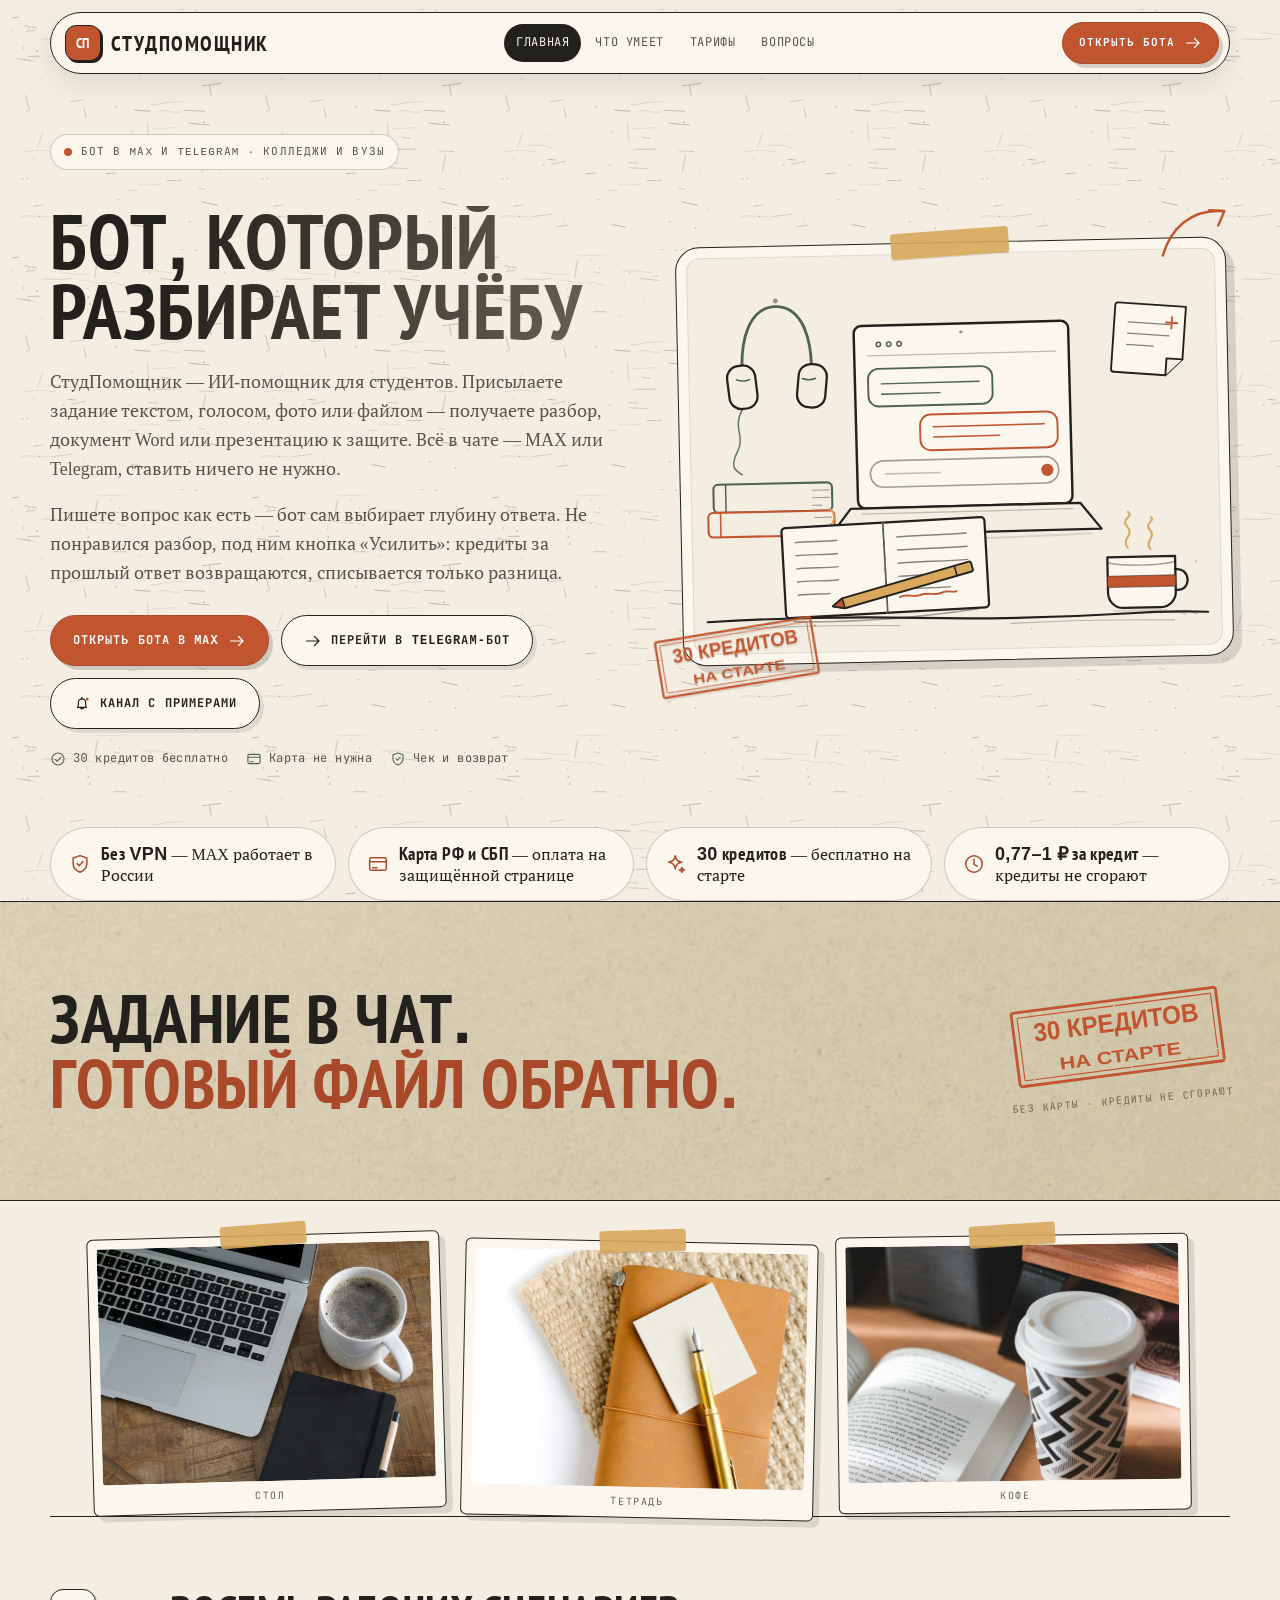
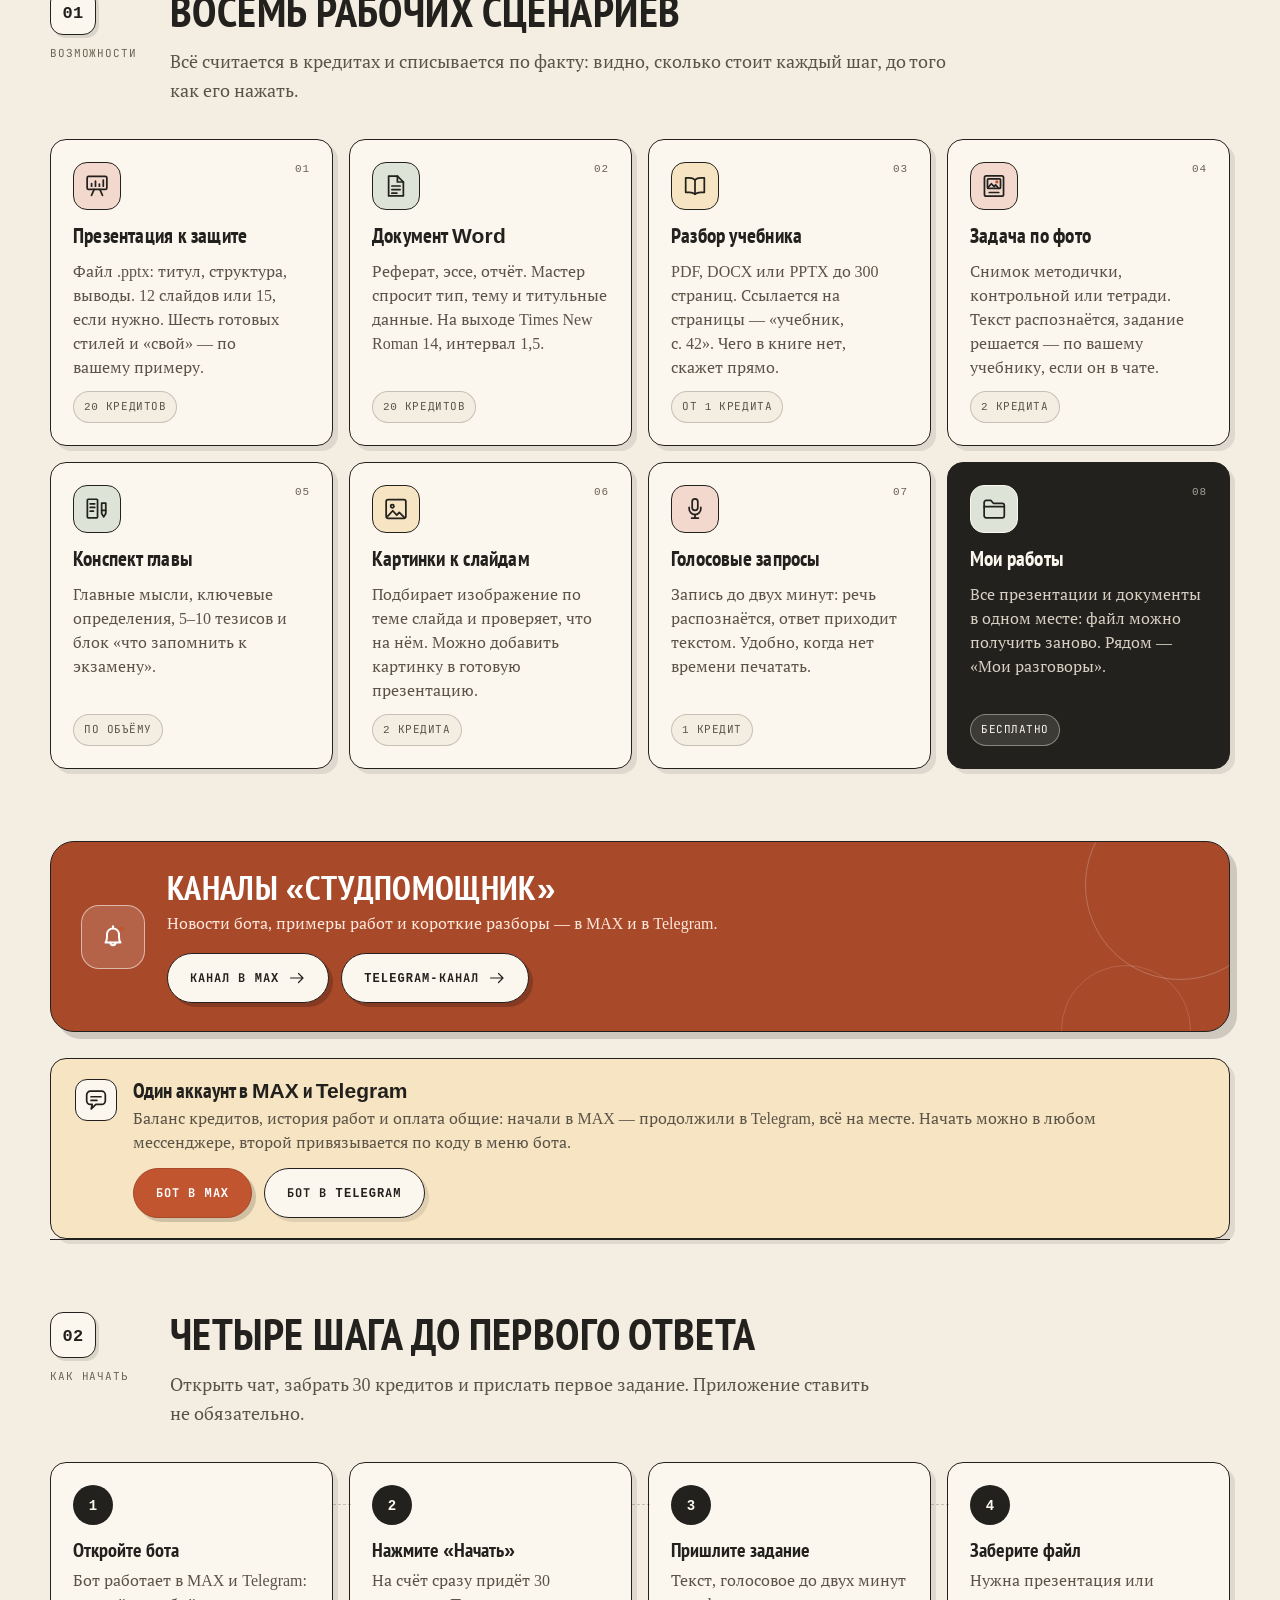
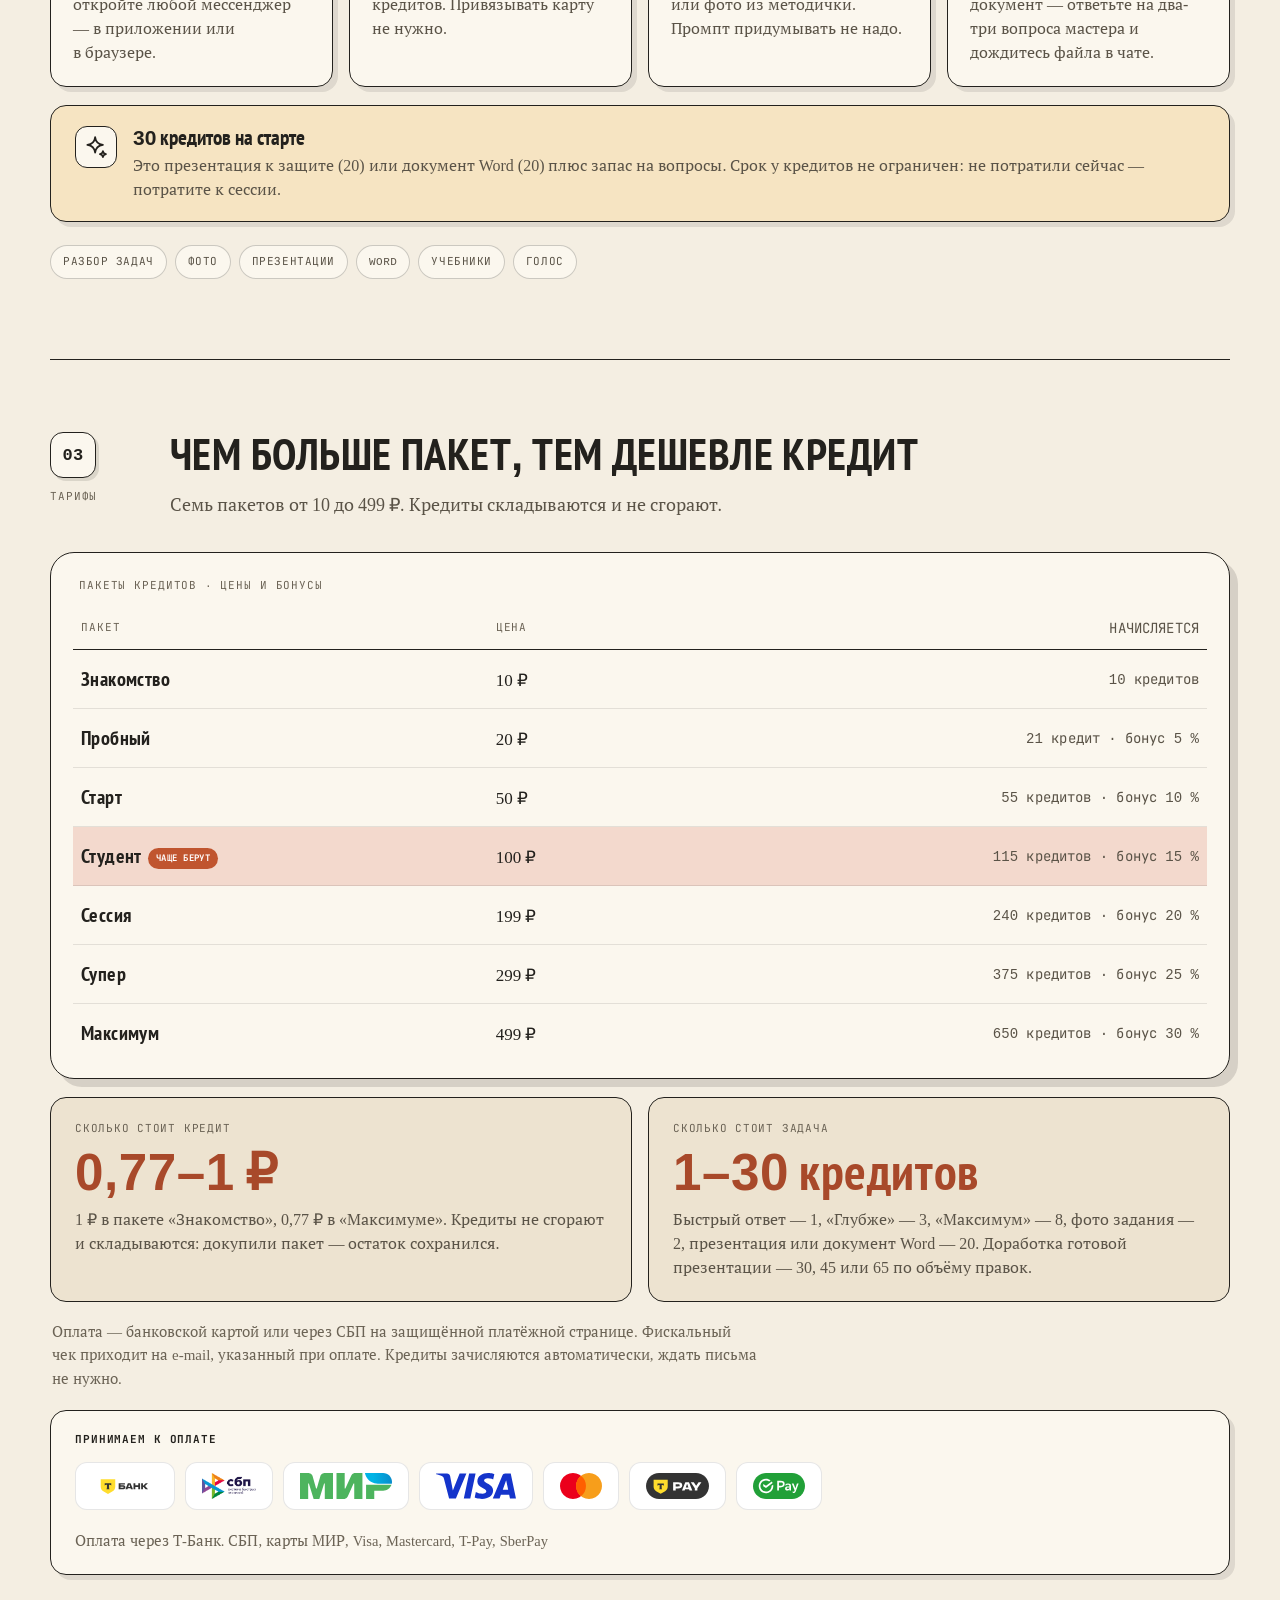
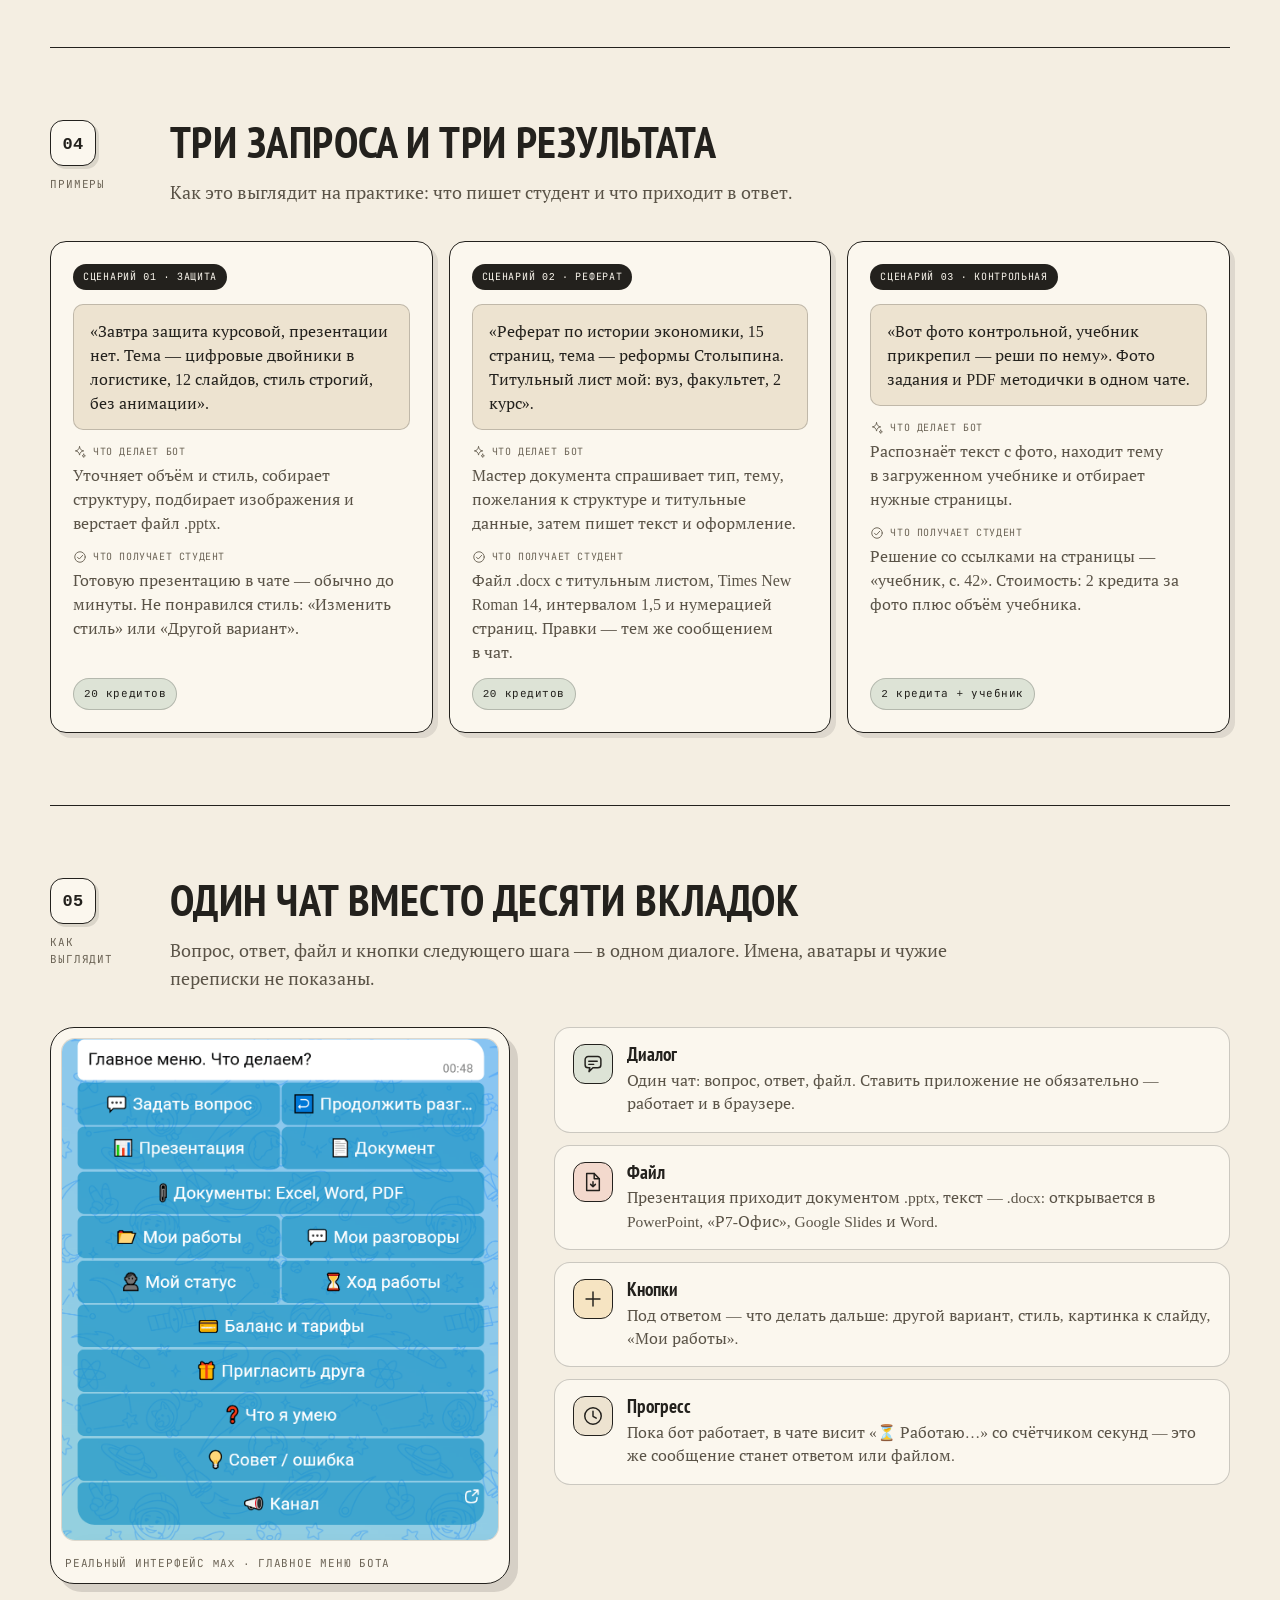
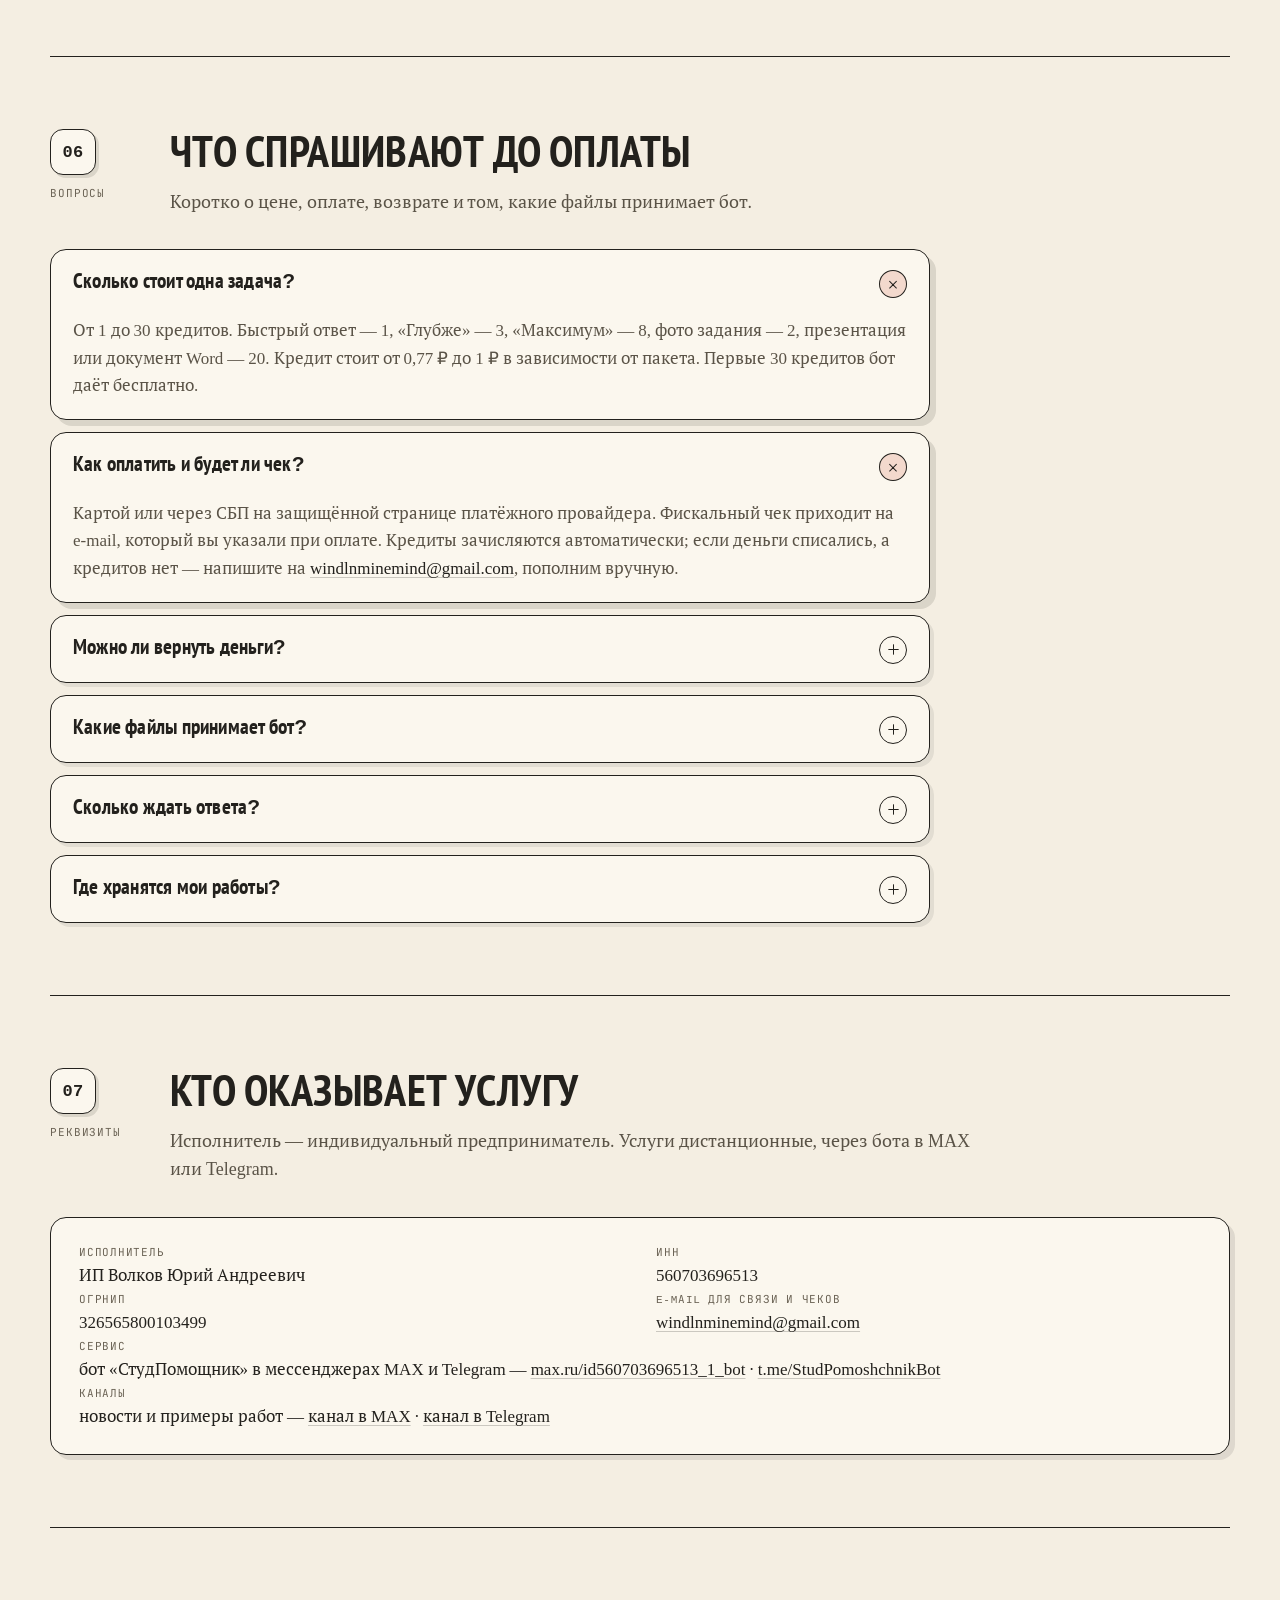
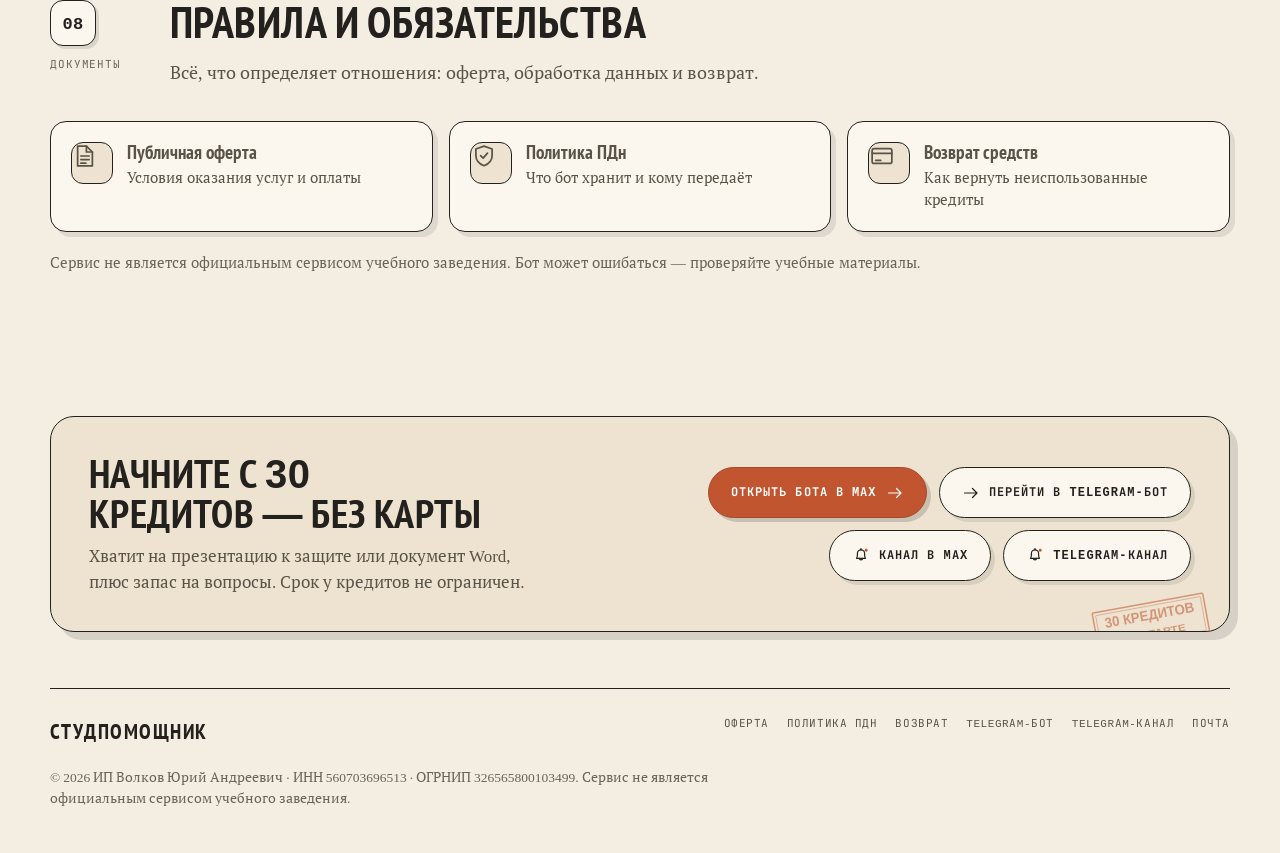
==== commit a0f14ee6: "Сайт: тёплый конструктивизм v2 — бумага, карточки, рисованные иконки, скриншот бота, фото и спокойно" ====
--- a/index.html
+++ b/index.html
@@ -48,7 +48,7 @@
         <a class="btn btn--primary" href="https://max.ru/id560703696513_1_bot">Открыть бота в MAX<svg class="ico" aria-hidden="true" focusable="false" xmlns="http://www.w3.org/2000/svg" width="24" height="24" viewBox="0 0 24 24" fill="none" stroke="currentColor" stroke-width="1.6" stroke-linecap="round" stroke-linejoin="round">
 <path d="M3.4 12h16.4M14 6l6 6-6 6"/>
 </svg></a>
-        <a class="btn btn--ghost" href="https://t.me/StudPomoshchnikNewBot"><svg class="ico" aria-hidden="true" focusable="false" xmlns="http://www.w3.org/2000/svg" width="24" height="24" viewBox="0 0 24 24" fill="none" stroke="currentColor" stroke-width="1.6" stroke-linecap="round" stroke-linejoin="round">
+        <a class="btn btn--ghost" href="https://t.me/StudPomoshchnikBot"><svg class="ico" aria-hidden="true" focusable="false" xmlns="http://www.w3.org/2000/svg" width="24" height="24" viewBox="0 0 24 24" fill="none" stroke="currentColor" stroke-width="1.6" stroke-linecap="round" stroke-linejoin="round">
 <path d="M3.4 12h16.4M14 6l6 6-6 6"/>
 </svg>Перейти в Telegram-бот</a>
         <a class="btn btn--ghost" href="https://max.ru/join/FRB5iQyTfu3UsYE7ZCLg6yTc4qD8Hvfzxe6EtLCDZlI"><svg class="ico" aria-hidden="true" focusable="false" xmlns="http://www.w3.org/2000/svg" width="24" height="24" viewBox="0 0 24 24" fill="none" stroke="currentColor" stroke-width="1.6" stroke-linecap="round" stroke-linejoin="round">
@@ -260,7 +260,7 @@
         <a class="btn" href="https://max.ru/join/FRB5iQyTfu3UsYE7ZCLg6yTc4qD8Hvfzxe6EtLCDZlI">Канал в MAX<svg class="ico" aria-hidden="true" focusable="false" xmlns="http://www.w3.org/2000/svg" width="24" height="24" viewBox="0 0 24 24" fill="none" stroke="currentColor" stroke-width="1.6" stroke-linecap="round" stroke-linejoin="round">
 <path d="M3.4 12h16.4M14 6l6 6-6 6"/>
 </svg></a>
-        <a class="btn" href="https://t.me/StudPomoshnikNews">Telegram-канал<svg class="ico" aria-hidden="true" focusable="false" xmlns="http://www.w3.org/2000/svg" width="24" height="24" viewBox="0 0 24 24" fill="none" stroke="currentColor" stroke-width="1.6" stroke-linecap="round" stroke-linejoin="round">
+        <a class="btn" href="https://t.me/StudPomoshnikNews2">Telegram-канал<svg class="ico" aria-hidden="true" focusable="false" xmlns="http://www.w3.org/2000/svg" width="24" height="24" viewBox="0 0 24 24" fill="none" stroke="currentColor" stroke-width="1.6" stroke-linecap="round" stroke-linejoin="round">
 <path d="M3.4 12h16.4M14 6l6 6-6 6"/>
 </svg></a>
       </p>
@@ -277,7 +277,7 @@
       <p>Баланс кредитов, история работ и оплата общие: начали в MAX — продолжили в Telegram, всё на месте. Начать можно в любом мессенджере, второй привязывается по коду в меню бота.</p>
       <p class="actions">
         <a class="btn btn--primary" href="https://max.ru/id560703696513_1_bot">Бот в MAX</a>
-        <a class="btn btn--ghost" href="https://t.me/StudPomoshchnikNewBot">Бот в Telegram</a>
+        <a class="btn btn--ghost" href="https://t.me/StudPomoshchnikBot">Бот в Telegram</a>
       </p>
     </div>
   </div>
@@ -562,8 +562,8 @@
       <div><dt>ИНН</dt><dd>560703696513</dd></div>
       <div><dt>ОГРНИП</dt><dd>326565800103499</dd></div>
       <div><dt>E-mail для связи и чеков</dt><dd><a href="mailto:windlnminemind@gmail.com">windlnminemind@gmail.com</a></dd></div>
-      <div class="wide"><dt>Сервис</dt><dd>бот «СтудПомощник» в мессенджерах MAX и Telegram — <a href="https://max.ru/id560703696513_1_bot">max.ru/id560703696513_1_bot</a> · <a href="https://t.me/StudPomoshchnikNewBot">t.me/StudPomoshchnikNewBot</a></dd></div>
-      <div class="wide"><dt>Каналы</dt><dd>новости и примеры работ — <a href="https://max.ru/join/FRB5iQyTfu3UsYE7ZCLg6yTc4qD8Hvfzxe6EtLCDZlI">канал в MAX</a> · <a href="https://t.me/StudPomoshnikNews">канал в Telegram</a></dd></div>
+      <div class="wide"><dt>Сервис</dt><dd>бот «СтудПомощник» в мессенджерах MAX и Telegram — <a href="https://max.ru/id560703696513_1_bot">max.ru/id560703696513_1_bot</a> · <a href="https://t.me/StudPomoshchnikBot">t.me/StudPomoshchnikBot</a></dd></div>
+      <div class="wide"><dt>Каналы</dt><dd>новости и примеры работ — <a href="https://max.ru/join/FRB5iQyTfu3UsYE7ZCLg6yTc4qD8Hvfzxe6EtLCDZlI">канал в MAX</a> · <a href="https://t.me/StudPomoshnikNews2">канал в Telegram</a></dd></div>
     </dl>
   </section>
 
@@ -612,7 +612,7 @@
       <a class="btn btn--primary" href="https://max.ru/id560703696513_1_bot">Открыть бота в MAX<svg class="ico" aria-hidden="true" focusable="false" xmlns="http://www.w3.org/2000/svg" width="24" height="24" viewBox="0 0 24 24" fill="none" stroke="currentColor" stroke-width="1.6" stroke-linecap="round" stroke-linejoin="round">
 <path d="M3.4 12h16.4M14 6l6 6-6 6"/>
 </svg></a>
-      <a class="btn btn--ghost" href="https://t.me/StudPomoshchnikNewBot"><svg class="ico" aria-hidden="true" focusable="false" xmlns="http://www.w3.org/2000/svg" width="24" height="24" viewBox="0 0 24 24" fill="none" stroke="currentColor" stroke-width="1.6" stroke-linecap="round" stroke-linejoin="round">
+      <a class="btn btn--ghost" href="https://t.me/StudPomoshchnikBot"><svg class="ico" aria-hidden="true" focusable="false" xmlns="http://www.w3.org/2000/svg" width="24" height="24" viewBox="0 0 24 24" fill="none" stroke="currentColor" stroke-width="1.6" stroke-linecap="round" stroke-linejoin="round">
 <path d="M3.4 12h16.4M14 6l6 6-6 6"/>
 </svg>Перейти в Telegram-бот</a>
       <a class="btn btn--ghost" href="https://max.ru/join/FRB5iQyTfu3UsYE7ZCLg6yTc4qD8Hvfzxe6EtLCDZlI"><svg class="ico" aria-hidden="true" focusable="false" xmlns="http://www.w3.org/2000/svg" width="24" height="24" viewBox="0 0 24 24" fill="none" stroke="currentColor" stroke-width="1.6" stroke-linecap="round" stroke-linejoin="round">
@@ -621,7 +621,7 @@
   <path d="M12 3.4v1.6"/>
   <circle cx="18.9" cy="5.6" r="1.9" fill="#C0552F" stroke="none"/>
 </svg>Канал в MAX</a>
-      <a class="btn btn--ghost" href="https://t.me/StudPomoshnikNews"><svg class="ico" aria-hidden="true" focusable="false" xmlns="http://www.w3.org/2000/svg" width="24" height="24" viewBox="0 0 24 24" fill="none" stroke="currentColor" stroke-width="1.6" stroke-linecap="round" stroke-linejoin="round">
+      <a class="btn btn--ghost" href="https://t.me/StudPomoshnikNews2"><svg class="ico" aria-hidden="true" focusable="false" xmlns="http://www.w3.org/2000/svg" width="24" height="24" viewBox="0 0 24 24" fill="none" stroke="currentColor" stroke-width="1.6" stroke-linecap="round" stroke-linejoin="round">
 <path d="M18 16.4c-1.2-1.3-1.2-2.9-1.2-4.6v-1.9a4.8 4.8 0 0 0-9.6 0v1.9c0 1.7 0 3.3-1.2 4.6Z"/>
   <path d="M9.9 16.4a2.1 2.1 0 0 0 4.2 0"/>
   <path d="M12 3.4v1.6"/>
@@ -637,8 +637,8 @@
       <a href="oferta.html">Оферта</a>
       <a href="privacy.html">Политика ПДн</a>
       <a href="refund.html">Возврат</a>
-      <a href="https://t.me/StudPomoshchnikNewBot">Telegram-бот</a>
-      <a href="https://t.me/StudPomoshnikNews">Telegram-канал</a>
+      <a href="https://t.me/StudPomoshchnikBot">Telegram-бот</a>
+      <a href="https://t.me/StudPomoshnikNews2">Telegram-канал</a>
       <a href="mailto:windlnminemind@gmail.com">Почта</a>
     </nav>
     <p class="f-legal">© 2026 ИП Волков Юрий Андреевич · ИНН 560703696513 · ОГРНИП 326565800103499. Сервис не является официальным сервисом учебного заведения.</p>
@@ -696,5 +696,71 @@
 })();
 </script>
 
+<script>
+/* Ссылка-приглашение ?ref=<accountId>: подставляет приглашение в кнопки ботов
+   и показывает баннер под шапкой. Без корректного ?ref= страница работает как раньше.
+   Идемпотентно: повторный запуск не дублирует параметр. */
+(function () {
+  var ref = '';
+  try {
+    ref = new URLSearchParams(window.location.search).get('ref') || '';
+  } catch (e) {
+    var m = /[?&]ref=([^&#]*)/.exec(window.location.search);
+    ref = m ? decodeURIComponent(m[1]) : '';
+  }
+  if (!/^\d{1,12}$/.test(ref)) return;
+
+  var bots = ['max.ru/id560703696513_1_bot', 't.me/StudPomoshchnikBot'];
+  var startValue = 'ref_' + ref;
+
+  function isBotLink(href) {
+    for (var i = 0; i < bots.length; i++) {
+      if (href.indexOf(bots[i]) !== -1) return true;
+    }
+    return false;
+  }
+
+  function withRef(href) {
+    if (!isBotLink(href)) return null;
+    try {
+      var url = new URL(href, window.location.href);
+      url.searchParams.set('start', startValue);
+      return url.toString();
+    } catch (e) {
+      if (/[?&]start=/.test(href)) {
+        return href.replace(/([?&])start=[^&#]*/, '$1start=' + startValue);
+      }
+      return href + (href.indexOf('?') === -1 ? '?' : '&') + 'start=' + startValue;
+    }
+  }
+
+  var links = document.querySelectorAll('a[href]');
+  for (var i = 0; i < links.length; i++) {
+    var href = links[i].getAttribute('href');
+    var next = withRef(href);
+    if (next && next !== href) links[i].setAttribute('href', next);
+  }
+
+  var banner = document.createElement('div');
+  banner.className = 'ref-banner';
+  banner.setAttribute('role', 'note');
+
+  var lead = document.createElement('p');
+  lead.className = 'ref-banner__lead';
+  lead.textContent = '🎁 Вас пригласил друг: на старте 65 кредитов вместо 30';
+
+  var hint = document.createElement('p');
+  hint.className = 'ref-banner__hint';
+  hint.textContent = 'Ссылки ниже уже с приглашением — откройте MAX или Telegram.';
+
+  banner.appendChild(lead);
+  banner.appendChild(hint);
+
+  var main = document.getElementById('main');
+  if (main) main.insertBefore(banner, main.firstChild);
+  else document.body.insertBefore(banner, document.body.firstChild);
+})();
+</script>
+
 </body>
 </html>
